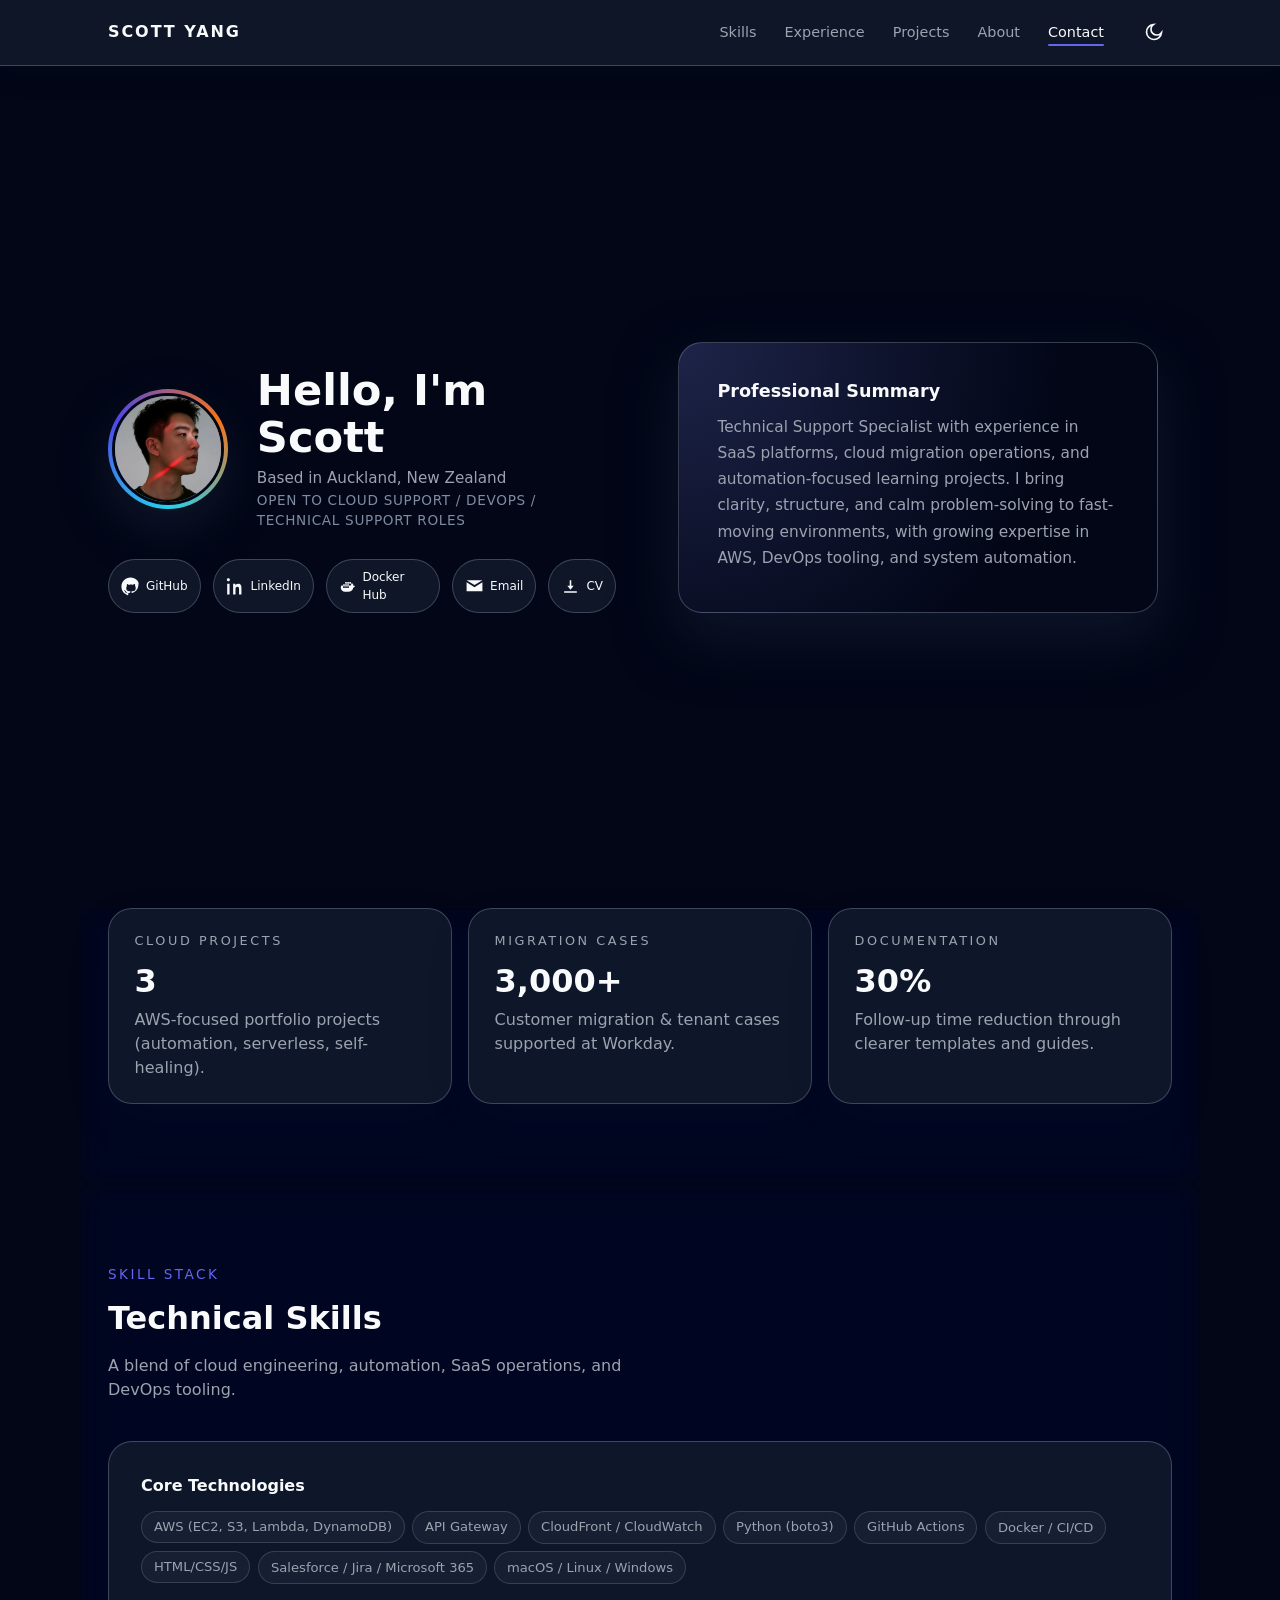
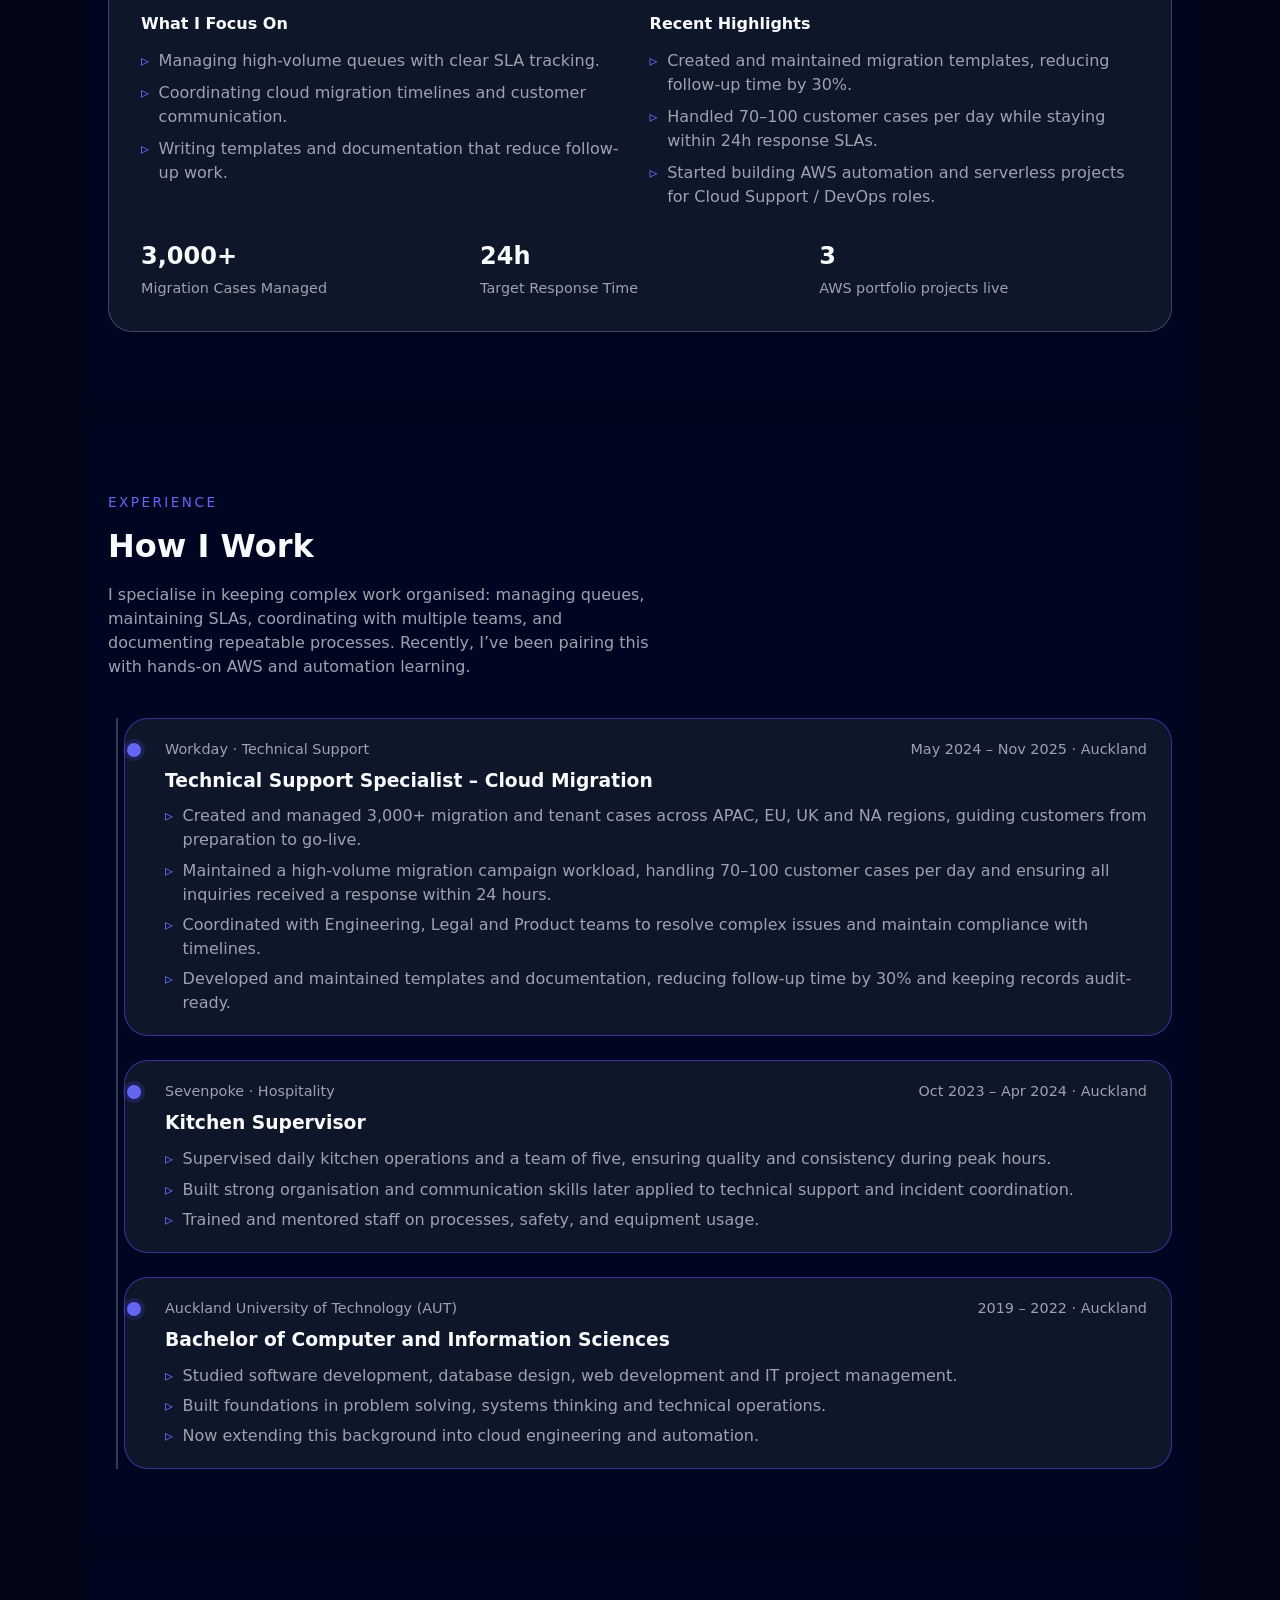
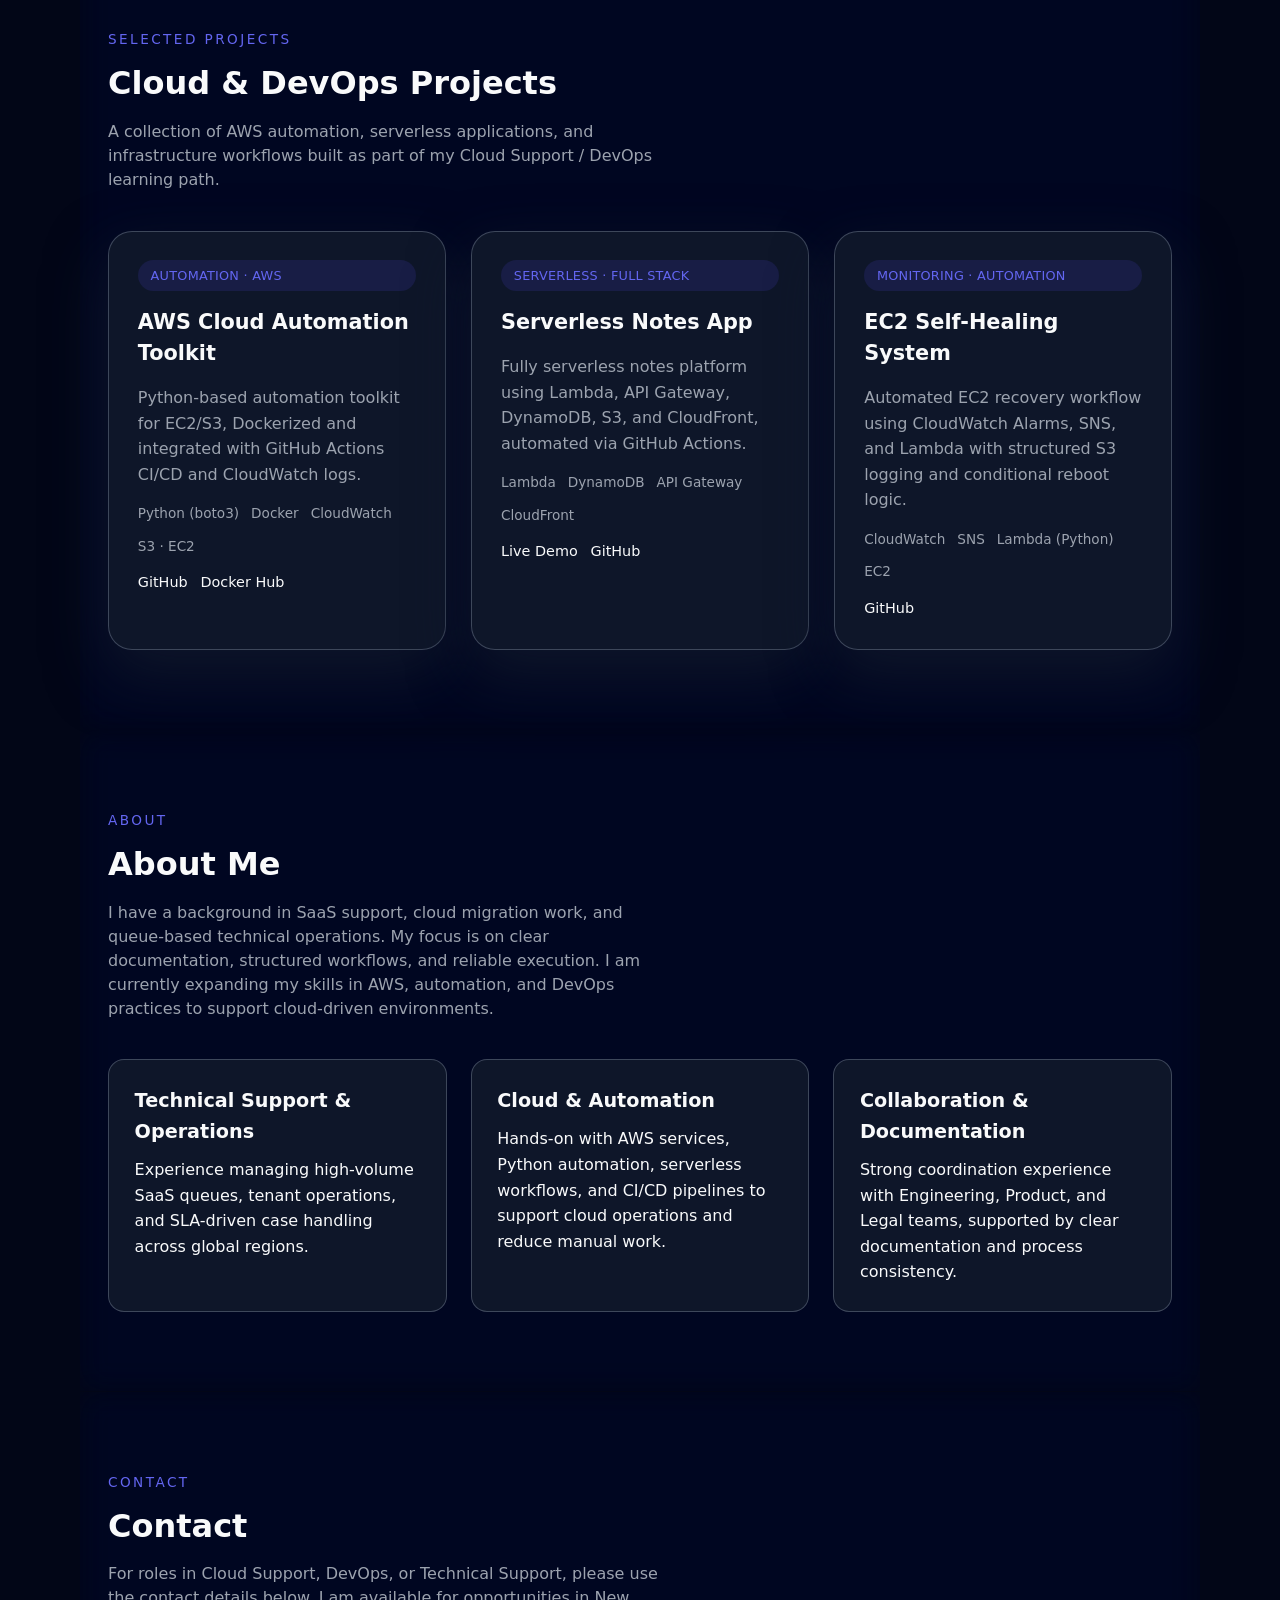
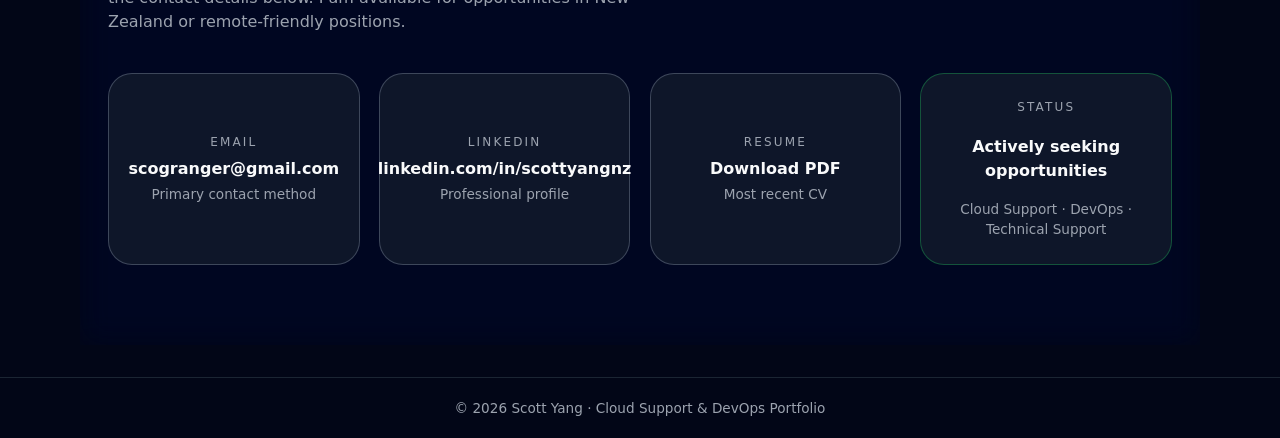
==== index.html @ a7c78873 "add mobile mode" ====
<!DOCTYPE html>
<html lang="en">
  <head>
    <meta charset="UTF-8" />
    <meta name="viewport" content="width=device-width, initial-scale=1.0" />
    <title>Scott · Cloud & DevOps Portfolio</title>
    <meta
      name="description"
      content="Scott Yang · Cloud Support / DevOps Engineer"
    />
    <link rel="stylesheet" href="assets/style.css" />
  </head>
  <body>
    <header class="site-header">
      <nav class="nav">
        <a href="#home" class="nav-logo">Scott Yang</a>

        <button
          class="nav-toggle"
          id="nav-toggle"
          aria-label="Toggle navigation"
        >
          <span></span>
          <span></span>
          <span></span>
        </button>

        <div class="nav-right">
          <ul class="nav-links">
            <li><a href="#skills">Skills</a></li>
            <li><a href="#experience">Experience</a></li>
            <li><a href="#projects">Projects</a></li>
            <li><a href="#about">About</a></li>
            <li><a href="#contact">Contact</a></li>
          </ul>

          <button
            id="theme-toggle"
            class="theme-toggle"
            aria-label="Toggle theme"
          >
            <svg
              id="theme-icon"
              width="20"
              height="20"
              viewBox="0 0 24 24"
              fill="none"
            >
              <path
                id="moon-icon"
                d="M21 12.79A9 9 0 1111.21 3a7 7 0 109.79 9.79z"
                stroke="currentColor"
                stroke-width="2"
              />
            </svg>
          </button>
        </div>
      </nav>
    </header>

    <main>
      <section id="home" class="hero-section">
        <div class="hero-content">
          <div class="hero-left">
            <div class="hero-top">
              <div class="avatar-wrapper">
                <img
                  src="./files/scott-yang-profile.png"
                  alt="Scott Profile Photo"
                  class="avatar-img"
                />
              </div>
              <div class="hero-title-block">
                <h1>Hello, I'm Scott</h1>
                <p class="hero-location">Based in Auckland, New Zealand</p>
                <p class="hero-location hero-availability">
                  Open to Cloud Support / DevOps / Technical Support roles
                </p>
              </div>
            </div>

            <div class="hero-social icons">
              <a
                href="https://github.com/soliscottude"
                target="_blank"
                aria-label="GitHub"
                class="social-pill"
              >
                <svg width="24" height="24" viewBox="0 0 24 24">
                  <path
                    d="M12 .5C5.65.5.5 5.65.5 12c0 5.1 3.3 9.4 7.9 10.9.6.1.8-.3.8-.6v-2c-3.2.7-3.9-1.4-3.9-1.4-.5-1.2-1.2-1.5-1.2-1.5-1-.7.1-.7.1-.7 1.1.1 1.7 1.2 1.7 1.2 1 .1.4 2.3 2.8 2.3 2.8 0 3.2-.5 3.2-2.6V18c-3.3.6-5.3-1-5.3-4.1 0-.9.3-1.7.9-2.4-.1-.2-.4-1.2.1-2.5 0 0 .8-.2 2.5 1 .8-.2 1.6-.4 2.5-.4s1.7.1 2.5.4c1.6-1.1 2.5-1 2.5-1 .5 1.3.2 2.3.1 2.5.6.6.9 1.5.9 2.4 0 3.1-2 4.7-5.3 4.1v1.7c0 .3.2.7.8.6 4.6-1.5 7.9-5.8 7.9-10.9C23.5 5.65 18.35.5 12 .5z"
                  />
                </svg>
                <span>GitHub</span>
              </a>

              <a
                href="https://www.linkedin.com/in/scottyangnz"
                target="_blank"
                aria-label="LinkedIn"
                class="social-pill"
              >
                <svg width="24" height="24" viewBox="0 0 24 24">
                  <path
                    d="M4.98 3.5C4.98 4.6 4.1 5.5 3 5.5S1 4.6 1 3.5 1.9 1.5 3 1.5s1.98.9 1.98 2zM1.5 8.5h3V22h-3V8.5zm7.5 0h2.9v1.8h.1c.4-.7 1.5-1.8 3.3-1.8 3.5 0 4.2 2.3 4.2 5.4V22h-3v-6.2c0-1.5 0-3.4-2.1-3.4-2.1 0-2.4 1.6-2.4 3.3V22h-3V8.5z"
                  />
                </svg>
                <span>LinkedIn</span>
              </a>

              <a
                href="https://hub.docker.com/u/soliscottude"
                target="_blank"
                aria-label="Docker Hub"
                class="social-pill"
              >
                <svg width="24" height="24" viewBox="0 0 24 24">
                  <path
                    d="M21.8 11.1c-.3-.2-1.5-.2-2-.2-.2-1.3-.8-2.4-1.8-3.2l-.5-.4-.4.5c-.5.7-.7 1.7-.6 2.6-1.2.3-2.3.3-3.3.2H3.2l-.3.6c-.3.7-.5 1.5-.5 2.3 0 3.2 2.6 5.8 5.8 5.8h4.5c3.4 0 6.2-2.3 6.8-5.6.7-.1 1.6-.6 1.9-1.2.3-.7.3-1.4-.1-1.9zM8.5 6h2.2V8.2H8.5V6zm0 2.9h2.2v2.2H8.5V8.9zm-2.8 0H7.9v2.2H5.7V8.9zM8.5 11.8h2.2v2.2H8.5v-2.2zm-2.8 0H7.9v2.2H5.7v-2.2zm5.6-5.8h2.2V8.2h-2.2V6zm0 2.9h2.2v2.2h-2.2V8.9zm0 2.9h2.2v2.2h-2.2v-2.2zm2.8-5.8h2.2V8.2h-2.2V6z"
                  />
                </svg>
                <span>Docker Hub</span>
              </a>

              <a
                href="mailto:scogranger@gmail.com"
                aria-label="Email"
                class="social-pill"
              >
                <svg width="24" height="24" viewBox="0 0 24 24">
                  <path
                    d="M12 13 2 6.76V18h20V6.76L12 13zm10-9H2l10 6.25L22 4z"
                  />
                </svg>
                <span>Email</span>
              </a>

              <a
                href="./files/Scott Yang CV.pdf"
                target="_blank"
                download
                aria-label="Download CV"
                class="social-pill cv"
              >
                <svg
                  width="22"
                  height="22"
                  viewBox="0 0 24 24"
                  fill="currentColor"
                >
                  <path d="M12 16l4-5h-3V4h-2v7H8l4 5zm-8 2h16v2H4v-2z" />
                </svg>
                <span>CV</span>
              </a>
            </div>
          </div>

          <div class="hero-right">
            <article class="hero-card">
              <h3 class="hero-card-title">Professional Summary</h3>
              <p class="hero-card-text">
                Technical Support Specialist with experience in SaaS platforms,
                cloud migration operations, and automation-focused learning
                projects. I bring clarity, structure, and calm problem-solving
                to fast-moving environments, with growing expertise in AWS,
                DevOps tooling, and system automation.
              </p>
            </article>
          </div>
        </div>
      </section>

      <section class="section impact-section">
        <div class="impact-grid">
          <article class="impact-card">
            <p class="impact-label">Cloud Projects</p>
            <p class="impact-value">3</p>
            <p class="impact-detail">
              AWS-focused portfolio projects (automation, serverless,
              self-healing).
            </p>
          </article>
          <article class="impact-card">
            <p class="impact-label">Migration Cases</p>
            <p class="impact-value">3,000+</p>
            <p class="impact-detail">
              Customer migration & tenant cases supported at Workday.
            </p>
          </article>
          <article class="impact-card">
            <p class="impact-label">Documentation</p>
            <p class="impact-value">30%</p>
            <p class="impact-detail">
              Follow-up time reduction through clearer templates and guides.
            </p>
          </article>
        </div>
      </section>

      <!-- SKILLS -->
      <section id="skills" class="section">
        <p class="section-subtitle">Skill Stack</p>
        <h2>Technical Skills</h2>
        <p class="section-description">
          A blend of cloud engineering, automation, SaaS operations, and DevOps
          tooling.
        </p>

        <article class="highlight-card">
          <div>
            <p class="highlight-title">Core Technologies</p>
            <div class="skill-tags">
              <span class="skill-tag">AWS (EC2, S3, Lambda, DynamoDB)</span>
              <span class="skill-tag">API Gateway</span>
              <span class="skill-tag">CloudFront / CloudWatch</span>
              <span class="skill-tag">Python (boto3)</span>
              <span class="skill-tag">GitHub Actions</span>
              <span class="skill-tag">Docker / CI/CD</span>
              <span class="skill-tag">HTML/CSS/JS</span>
              <span class="skill-tag">Salesforce / Jira / Microsoft 365</span>
              <span class="skill-tag">macOS / Linux / Windows</span>
            </div>
          </div>

          <div class="skill-columns">
            <div>
              <p class="highlight-title">What I Focus On</p>
              <ul class="focus-list">
                <li>Managing high-volume queues with clear SLA tracking.</li>
                <li>
                  Coordinating cloud migration timelines and customer
                  communication.
                </li>
                <li>
                  Writing templates and documentation that reduce follow-up
                  work.
                </li>
              </ul>
            </div>
            <div>
              <p class="highlight-title">Recent Highlights</p>
              <ul class="focus-list">
                <li>
                  Created and maintained migration templates, reducing follow-up
                  time by 30%.
                </li>
                <li>
                  Handled 70–100 customer cases per day while staying within 24h
                  response SLAs.
                </li>
                <li>
                  Started building AWS automation and serverless projects for
                  Cloud Support / DevOps roles.
                </li>
              </ul>
            </div>
          </div>

          <div class="highlight-metrics">
            <div>
              <p class="metric-value">3,000+</p>
              <p class="metric-label">Migration Cases Managed</p>
            </div>
            <div>
              <p class="metric-value">24h</p>
              <p class="metric-label">Target Response Time</p>
            </div>
            <div>
              <p class="metric-value">3</p>
              <p class="metric-label">AWS portfolio projects live</p>
            </div>
          </div>
        </article>
      </section>

      <section id="experience" class="section">
        <p class="section-subtitle">Experience</p>
        <h2>How I Work</h2>
        <p class="section-description">
          I specialise in keeping complex work organised: managing queues,
          maintaining SLAs, coordinating with multiple teams, and documenting
          repeatable processes. Recently, I’ve been pairing this with hands-on
          AWS and automation learning.
        </p>

        <div class="timeline">
          <article class="timeline-item is-visible">
            <div class="timeline-meta">
              <p class="timeline-company">Workday · Technical Support</p>
              <p class="timeline-date">May 2024 – Nov 2025 · Auckland</p>
            </div>
            <h3>Technical Support Specialist – Cloud Migration</h3>
            <ul>
              <li>
                Created and managed 3,000+ migration and tenant cases across
                APAC, EU, UK and NA regions, guiding customers from preparation
                to go-live.
              </li>
              <li>
                Maintained a high-volume migration campaign workload, handling
                70–100 customer cases per day and ensuring all inquiries
                received a response within 24 hours.
              </li>
              <li>
                Coordinated with Engineering, Legal and Product teams to resolve
                complex issues and maintain compliance with timelines.
              </li>
              <li>
                Developed and maintained templates and documentation, reducing
                follow-up time by 30% and keeping records audit-ready.
              </li>
            </ul>
          </article>

          <article class="timeline-item is-visible">
            <div class="timeline-meta">
              <p class="timeline-company">Sevenpoke · Hospitality</p>
              <p class="timeline-date">Oct 2023 – Apr 2024 · Auckland</p>
            </div>
            <h3>Kitchen Supervisor</h3>
            <ul>
              <li>
                Supervised daily kitchen operations and a team of five, ensuring
                quality and consistency during peak hours.
              </li>
              <li>
                Built strong organisation and communication skills later applied
                to technical support and incident coordination.
              </li>
              <li>
                Trained and mentored staff on processes, safety, and equipment
                usage.
              </li>
            </ul>
          </article>

          <article class="timeline-item is-visible">
            <div class="timeline-meta">
              <p class="timeline-company">
                Auckland University of Technology (AUT)
              </p>
              <p class="timeline-date">2019 – 2022 · Auckland</p>
            </div>
            <h3>Bachelor of Computer and Information Sciences</h3>
            <ul>
              <li>
                Studied software development, database design, web development
                and IT project management.
              </li>
              <li>
                Built foundations in problem solving, systems thinking and
                technical operations.
              </li>
              <li>
                Now extending this background into cloud engineering and
                automation.
              </li>
            </ul>
          </article>
        </div>
      </section>

      <section id="projects" class="section">
        <p class="section-subtitle">Selected Projects</p>
        <h2>Cloud & DevOps Projects</h2>
        <p class="section-description">
          A collection of AWS automation, serverless applications, and
          infrastructure workflows built as part of my Cloud Support / DevOps
          learning path.
        </p>

        <div class="project-grid">
          <article class="project-card">
            <span class="project-pill">Automation · AWS</span>
            <h3>AWS Cloud Automation Toolkit</h3>
            <p>
              Python-based automation toolkit for EC2/S3, Dockerized and
              integrated with GitHub Actions CI/CD and CloudWatch logs.
            </p>
            <ul class="project-meta">
              <li>Python (boto3)</li>
              <li>Docker</li>
              <li>CloudWatch</li>
              <li>S3 · EC2</li>
            </ul>
            <div class="project-links">
              <a
                href="https://github.com/soliscottude/aws-cloud-automation-portfolio"
                class="btn-text"
                >GitHub</a
              >
              <a
                href="https://hub.docker.com/r/soliscottude/aws-automation"
                class="btn-text"
                >Docker Hub</a
              >
            </div>
          </article>

          <article class="project-card">
            <span class="project-pill">Serverless · Full Stack</span>
            <h3>Serverless Notes App</h3>
            <p>
              Fully serverless notes platform using Lambda, API Gateway,
              DynamoDB, S3, and CloudFront, automated via GitHub Actions.
            </p>
            <ul class="project-meta">
              <li>Lambda</li>
              <li>DynamoDB</li>
              <li>API Gateway</li>
              <li>CloudFront</li>
            </ul>
            <div class="project-links">
              <a href="https://dipmx1tgj1dm8.cloudfront.net" class="btn-text"
                >Live Demo</a
              >
              <a
                href="https://github.com/soliscottude/serverless-notes-app"
                class="btn-text"
                >GitHub</a
              >
            </div>
          </article>

          <article class="project-card">
            <span class="project-pill">Monitoring · Automation</span>
            <h3>EC2 Self-Healing System</h3>
            <p>
              Automated EC2 recovery workflow using CloudWatch Alarms, SNS, and
              Lambda with structured S3 logging and conditional reboot logic.
            </p>
            <ul class="project-meta">
              <li>CloudWatch</li>
              <li>SNS</li>
              <li>Lambda (Python)</li>
              <li>EC2</li>
            </ul>
            <div class="project-links">
              <a
                href="https://github.com/soliscottude/ec2-self-healing-demo"
                class="btn-text"
                >GitHub</a
              >
            </div>
          </article>
        </div>
      </section>

      <section id="about" class="section">
        <p class="section-subtitle">About</p>
        <h2>About Me</h2>
        <p class="section-description">
          I have a background in SaaS support, cloud migration work, and
          queue-based technical operations. My focus is on clear documentation,
          structured workflows, and reliable execution. I am currently expanding
          my skills in AWS, automation, and DevOps practices to support
          cloud-driven environments.
        </p>

        <div class="about-grid">
          <div class="about-card">
            <h3>Technical Support & Operations</h3>
            <p>
              Experience managing high-volume SaaS queues, tenant operations,
              and SLA-driven case handling across global regions.
            </p>
          </div>

          <div class="about-card">
            <h3>Cloud & Automation</h3>
            <p>
              Hands-on with AWS services, Python automation, serverless
              workflows, and CI/CD pipelines to support cloud operations and
              reduce manual work.
            </p>
          </div>

          <div class="about-card">
            <h3>Collaboration & Documentation</h3>
            <p>
              Strong coordination experience with Engineering, Product, and
              Legal teams, supported by clear documentation and process
              consistency.
            </p>
          </div>
        </div>
      </section>

      <section id="contact" class="section">
        <p class="section-subtitle">Contact</p>
        <h2>Contact</h2>
        <p class="section-description">
          For roles in Cloud Support, DevOps, or Technical Support, please use
          the contact details below. I am available for opportunities in New
          Zealand or remote-friendly positions.
        </p>

        <div class="contact-grid">
          <article class="contact-card">
            <p class="contact-label">Email</p>
            <a href="mailto:scogranger@gmail.com" class="contact-value">
              scogranger@gmail.com
            </a>
            <p class="contact-note">Primary contact method</p>
          </article>

          <article class="contact-card">
            <p class="contact-label">LinkedIn</p>
            <a
              href="https://www.linkedin.com/in/scottyangnz"
              class="contact-value"
            >
              linkedin.com/in/scottyangnz
            </a>
            <p class="contact-note">Professional profile</p>
          </article>

          <article class="contact-card">
            <p class="contact-label">Resume</p>
            <a
              href="./files/Scott Yang CV.pdf"
              class="contact-value"
              target="_blank"
              rel="noreferrer"
              >Download PDF</a
            >
            <p class="contact-note">Most recent CV</p>
          </article>

          <article class="contact-card availability">
            <p class="contact-label">Status</p>
            <p class="contact-value">Actively seeking opportunities</p>
            <p class="contact-note">
              Cloud Support · DevOps · Technical Support
            </p>
          </article>
        </div>
      </section>
    </main>

    <footer class="site-footer">
      © <span id="year"></span> Scott Yang · Cloud Support & DevOps Portfolio
    </footer>

    <script src="assets/main.js"></script>
  </body>
</html>
---- assets/style.css ----
/* ========= DESIGN TOKENS ========= */

:root.dark {
  --bg-main: #050816;
  --bg-topbar: rgba(15, 23, 42, 0.96);
  --bg-card: rgba(15, 23, 42, 0.96);

  --body-bg: radial-gradient(circle at top left, #020617 0, #020617 40%),
    radial-gradient(circle at bottom right, #020617 0, #020617 45%), #020617;

  --accent: #6366f1;
  --accent-soft: rgba(79, 70, 229, 0.24);

  --text-main: #f9fafb;
  --text-muted: #9ca3af;

  --border-subtle: rgba(148, 163, 184, 0.35);
  --shadow-soft: 0 24px 60px rgba(15, 23, 42, 0.95);

  --radius-lg: 16px;
  --radius-xl: 24px;
  --radius-pill: 999px;
  --max-width: 1120px;
}

:root {
  --body-bg: radial-gradient(circle at top left, #e5e7eb 0%, #d4d4d8 40%),
    radial-gradient(circle at bottom right, #e5e7eb 0%, #d1d5db 45%), #e5e7eb;

  --bg-main: rgba(243, 244, 246, 0.9);
  --bg-topbar: rgba(243, 244, 246, 0.95);
  --bg-card: rgba(249, 250, 251, 0.7);

  --accent: #4f46e5;
  --accent-soft: rgba(79, 70, 229, 0.14);

  /* === Text Colors === */
  --text-main: #111827;
  --text-muted: #6b7280;

  /* === Borders & Shadows === */
  --border-subtle: rgba(148, 163, 184, 0.35);
  --shadow-soft: 0 18px 45px rgba(15, 23, 42, 0.12);

  /* === Radius & Layout === */
  --radius-lg: 16px;
  --radius-xl: 24px;
  --radius-pill: 999px;
  --max-width: 1120px;
}

.section,
.hero-card,
.project-card,
.about-card,
.impact-card,
.contact-card {
  backdrop-filter: saturate(160%) blur(14px);
  -webkit-backdrop-filter: saturate(160%) blur(14px);
}

.theme-toggle {
  background: transparent;
  border: none;
  padding: 6px;
  margin-left: 0.5rem;
  cursor: pointer;
  color: var(--text-main);
  display: flex;
  align-items: center;
  justify-content: center;
  border-radius: 999px;
  transition: background 0.2s ease, opacity 0.2s ease;
}

.theme-toggle:hover {
  background: rgba(148, 163, 184, 0.18);
  opacity: 0.9;
}

/* ========= RESET & GLOBAL ========= */

*,
*::before,
*::after {
  box-sizing: border-box;
  margin: 0;
  padding: 0;
}

html,
body {
  height: 100%;
}

html {
  scroll-behavior: smooth;
}

body {
  font-family: system-ui, -apple-system, BlinkMacSystemFont, "Segoe UI",
    sans-serif;
  background: var(--body-bg);
  color: var(--text-main);
  line-height: 1.5;
  padding-top: 72px;
}

a {
  color: var(--accent);
  text-decoration: none;
}
a:hover {
  text-decoration: underline;
}

/* ========= LAYOUT: NAV ========= */

.site-header {
  position: fixed;
  top: 0;
  left: 0;
  right: 0;
  z-index: 20;
  background: var(--bg-topbar);
  border-bottom: 1px solid var(--border-subtle);
  backdrop-filter: blur(18px);
  box-shadow: 0 10px 25px rgba(15, 23, 42, 0.12);
}

.nav {
  max-width: var(--max-width);
  margin: 0 auto;
  padding: 0.9rem 1.75rem;
  display: flex;
  align-items: center;
  justify-content: space-between;
}

.nav-right {
  display: flex;
  align-items: center;
  margin-left: auto;
}

.nav-logo {
  font-weight: 600;
  font-size: 1rem;
  letter-spacing: 0.12em;
  text-transform: uppercase;
  color: var(--text-main);
}

@media (min-width: 768px) {
  .nav {
    justify-content: space-between;
  }

  .nav-links {
    list-style: none;
    display: flex;
    gap: 1.75rem;
    margin-left: auto;
    margin-right: 5rem;
  }

  .theme-toggle {
    background: none;
    border: none;
    padding: 8px;
    cursor: pointer;
    color: var(--text);
    display: flex;
    align-items: center;
    justify-content: center;
    margin-left: 2rem;
  }

  .nav-toggle {
    display: none;
  }
}

.nav-toggle {
  display: none;
  background: none;
  border: none;
  padding: 6px;
  cursor: pointer;
}

.nav-toggle span {
  display: block;
  width: 20px;
  height: 2px;
  border-radius: 999px;
  background: var(--text-main);
  + span {
    margin-top: 4px;
  }
}

.nav-links a {
  font-size: 0.9rem;
  color: var(--text-muted);
  position: relative;
  transition: color 0.2s ease;
}
.nav-links a::after {
  content: "";
  position: absolute;
  left: 0;
  bottom: -0.35rem;
  width: 0;
  height: 2px;
  background: var(--accent);
  border-radius: 999px;
  transition: width 0.2s ease;
}
.nav-links a:hover,
.nav-links a.active {
  color: var(--text-main);
}
.nav-links a:hover::after,
.nav-links a.active::after {
  width: 100%;
}

.theme-toggle:hover {
  opacity: 0.7;
}

/* ========= LAYOUT: SECTIONS ========= */

.section,
.hero-section {
  max-width: var(--max-width);
  margin: 0 auto;
  padding: 5rem 1.75rem;
}

section[id] {
  scroll-margin-top: 100px;
}

/* ========= HERO ========= */

.hero-section {
  min-height: calc(100vh - 64px);
  display: flex;
  align-items: center;
}

.hero-content {
  display: grid;
  grid-template-columns: minmax(0, 1.1fr) minmax(0, 1.1fr);
  gap: 3rem;
}

@media (max-width: 900px) {
  .hero-content {
    grid-template-columns: 1fr;
  }
}

.hero-top {
  display: flex;
  align-items: center;
  gap: 1.8rem;
  margin-bottom: 1.8rem;
}

.avatar-wrapper {
  width: 120px;
  height: 120px;
  border-radius: 50%;
  padding: 4px;
  background: conic-gradient(from 180deg, #22d3ee, #4f46e5, #f97316, #22d3ee);
  box-shadow: 0 20px 45px rgba(15, 23, 42, 0.9);
  flex-shrink: 0;
  animation: floatGlow 6s ease-in-out infinite;
}

.avatar-img {
  width: 100%;
  height: 100%;
  border-radius: 50%;
  border: 3px solid #020617;
  object-fit: cover;
}

.hero-title-block h1 {
  font-size: 2.7rem;
  line-height: 1.1;
  margin-bottom: 0.3rem;
}

.hero-role {
  font-size: 1.05rem;
  color: var(--accent);
  margin-bottom: 0.15rem;
}

.hero-location {
  font-size: 0.95rem;
  color: var(--text-muted);
}

.hero-availability {
  font-size: 0.85rem;
  text-transform: uppercase;
  letter-spacing: 0.05em;
  color: rgba(148, 163, 184, 0.85);
}

.hero-social.icons {
  display: flex;
  margin-top: 15px;
  gap: 12px;
  flex-wrap: wrap;
}

.social-pill {
  display: flex;
  align-items: center;
  gap: 6px;
  padding: 8px 12px;
  background: var(--bg-card);
  border-radius: 999px;
  border: 1px solid var(--border-subtle);
  font-size: 12px;
  color: var(--text-main);
  text-decoration: none;
  transition: 0.2s;
}

@media (min-width: 900px) {
  .hero-social.icons {
    flex-wrap: nowrap;
  }
}

.social-pill svg {
  width: 19px;
  height: 19px;
  fill: currentColor;
}

.social-pill:hover {
  border-color: var(--accent);
  transform: translateY(-2px);
}

.hero-description {
  color: var(--text-muted);
  max-width: 480px;
  margin-bottom: 1.75rem;
  font-size: 1rem;
  line-height: 1.7;
}

.hero-buttons {
  display: flex;
  flex-wrap: wrap;
  gap: 0.9rem;
}

.btn-primary,
.btn-secondary {
  padding: 0.8rem 1.5rem;
  border-radius: var(--radius-pill);
  font-size: 0.95rem;
  font-weight: 500;
  text-decoration: none;
  border: 1px solid transparent;
  display: inline-flex;
  align-items: center;
  justify-content: center;
  gap: 0.4rem;
  cursor: pointer;
}

.btn-primary {
  background: linear-gradient(135deg, #4f46e5, #6366f1);
  color: white;
  box-shadow: 0 18px 40px rgba(79, 70, 229, 0.55);
}
.btn-primary:hover {
  filter: brightness(1.05);
}

.btn-secondary {
  background: rgba(15, 23, 42, 0.9);
  color: var(--text-main);
  border-color: rgba(75, 85, 99, 0.9);
}
.btn-secondary:hover {
  border-color: var(--accent);
}

.btn-secondary.ghost {
  background: transparent;
  border-color: transparent;
  color: var(--text-muted);
}
.btn-secondary.ghost:hover {
  color: var(--text-main);
  border-color: rgba(99, 102, 241, 0.4);
}

.hero-right {
  display: flex;
  align-items: fix-start;
  justify-content: center;
  margin-top: -25px;
}

.hero-card {
  background: var(--bg-card);
  border-radius: var(--radius-xl);
  border: 1px solid var(--border-subtle);
  padding: 2.2rem 2.4rem;
  box-shadow: var(--shadow-soft);
  max-width: 480px;
}

.hero-card-title {
  font-size: 1.1rem;
  margin-bottom: 0.6rem;
}

.hero-card-text {
  font-size: 0.96rem;
  color: var(--text-muted);
  line-height: 1.7;
}

:root.dark .hero-card {
  background: radial-gradient(circle at top left, #1d2448, #020617 70%);
}

/* ========= GENERIC SECTION STYLES (Skills/Projects/About/Contact) ========= */

.section-subtitle {
  font-size: 0.85rem;
  text-transform: uppercase;
  letter-spacing: 0.18em;
  color: var(--accent);
  margin-bottom: 0.6rem;
}

.section h2 {
  font-size: 2rem;
  margin-bottom: 0.8rem;
}

.section-description {
  color: var(--text-muted);
  max-width: 560px;
  margin-bottom: 2.4rem;
  font-size: 1rem;
}

.impact-section {
  padding-top: 0;
}

.impact-grid {
  display: grid;
  grid-template-columns: repeat(auto-fit, minmax(200px, 1fr));
  gap: 1rem;
}

.impact-card {
  border: 1px solid var(--border-subtle);
  border-radius: var(--radius-xl);
  padding: 1.4rem 1.6rem;
  background: var(--bg-card);
  box-shadow: var(--shadow-soft);
  box-shadow: 0 18px 40px rgba(15, 23, 42, 0.16);

  transition: transform 0.25s ease, border-color 0.25s ease;
}

.impact-card:hover {
  border-color: var(--accent);
  transform: translateY(-4px);
}

.impact-label {
  font-size: 0.8rem;
  text-transform: uppercase;
  letter-spacing: 0.2em;
  color: var(--text-muted);
  margin-bottom: 0.4rem;
}

.impact-value {
  font-size: 2rem;
  font-weight: 600;
}

.impact-detail {
  color: var(--text-muted);
  margin-top: 0.2rem;
}

.card-metrics {
  list-style: none;
  display: grid;
  grid-template-columns: repeat(auto-fit, minmax(140px, 1fr));
  gap: 1rem;
  margin-top: 1.6rem;
  padding: 0;
}

.card-metrics li {
  padding: 1rem 1.1rem;
  border-radius: var(--radius-lg);
  background: var(--bg-card);
  border: 1px solid var(--border-subtle);
}

.metric-value {
  display: block;
  font-size: 1.5rem;
  font-weight: 600;
  margin-bottom: 0.25rem;
}

.metric-label {
  color: var(--text-muted);
  font-size: 0.9rem;
}

.highlight-card {
  background: var(--bg-card);
  border: 1px solid var(--border-subtle);
  border-radius: var(--radius-xl);
  padding: 2rem;
  display: grid;
  gap: 1.8rem;
}

.highlight-title {
  font-weight: 600;
  margin-bottom: 0.8rem;
}

.skill-tags {
  display: flex;
  flex-wrap: wrap;
  gap: 0.45rem;
  margin-top: 0.6rem;
}

.skill-tag {
  padding: 0.35rem 0.75rem;
  border-radius: 999px;
  font-size: 0.82rem;
  color: var(--text-muted);

  border: 1px solid var(--border-subtle);
  background: rgba(255, 255, 255, 0.55);
  backdrop-filter: blur(8px);

  transition: 0.15s ease-out;
}

:root.dark .skill-tag {
  background: rgba(30, 41, 59, 0.55);
  border-color: rgba(148, 163, 184, 0.25);
}

.skill-tag:hover {
  border-color: rgba(79, 70, 229, 0.4);
  color: var(--accent);
  background: rgba(255, 255, 255, 0.75);
  transform: translateY(-2px);
}

.highlight-metrics {
  display: grid;
  grid-template-columns: repeat(auto-fit, minmax(120px, 1fr));
  gap: 1.2rem;
}

.skill-columns {
  display: grid;
  grid-template-columns: repeat(auto-fit, minmax(240px, 1fr));
  gap: 1.2rem;
}

.focus-list {
  list-style: none;
  display: grid;
  gap: 0.5rem;
  color: var(--text-muted);
  padding-left: 0;
}

.focus-list li {
  position: relative;
  padding-left: 1.1rem;
}

.focus-list li::before {
  content: "▹";
  position: absolute;
  left: 0;
  color: var(--accent);
}

.highlight-card {
  position: relative;
  overflow: hidden;
}

.highlight-card::after {
  content: "";
  position: absolute;
  inset: 0;
  border-radius: inherit;
  border: 1px solid rgba(79, 70, 229, 0.05);
  pointer-events: none;
}

.project-grid {
  display: grid;
  grid-template-columns: repeat(auto-fit, minmax(260px, 1fr));
  gap: 1.6rem;
}

.project-card {
  background: var(--bg-card);
  border: 1px solid var(--border-subtle);
  border-radius: var(--radius-xl);
  padding: 1.8rem;
  box-shadow: var(--shadow-soft);
  display: flex;
  flex-direction: column;
  gap: 1rem;
  transition: transform 0.3s ease, border-color 0.3s ease, box-shadow 0.3s ease;
}

.project-card:hover {
  transform: translateY(-4px);
  box-shadow: 0 18px 40px rgba(15, 23, 42, 0.16);
  border-color: rgba(79, 70, 229, 0.4);
  background: rgba(255, 255, 255, 0.9);
}

.project-pill {
  display: inline-flex;
  padding: 0.35rem 0.8rem;
  border-radius: var(--radius-pill);
  font-size: 0.8rem;
  letter-spacing: 0.02em;
  text-transform: uppercase;
  color: var(--accent);
  background: rgba(79, 70, 229, 0.15);
}

.project-card h3 {
  font-size: 1.3rem;
}

.project-card p {
  color: var(--text-muted);
  line-height: 1.6;
}

.project-card:hover {
  border-color: rgba(99, 102, 241, 0.55);
  transform: translateY(-6px);
  box-shadow: 0 25px 60px rgba(5, 8, 22, 0.65);
}

.project-meta {
  list-style: none;
  display: flex;
  gap: 0.75rem;
  flex-wrap: wrap;
  padding: 0;
  color: var(--text-muted);
  font-size: 0.85rem;
}

.project-links {
  display: flex;
  gap: 0.8rem;
  flex-wrap: wrap;
}

.btn-text {
  font-size: 0.9rem;
  color: var(--text-main);
  border-bottom: 1px solid transparent;
}

.btn-text:hover {
  border-color: var(--accent);
}

.about-grid {
  display: flex;
  gap: 1.5rem;
  justify-content: space-between;
  flex-wrap: wrap;
}

.about-card {
  background: var(--bg-card);
  border: 1px solid var(--border-subtle);
  border-radius: var(--radius-lg);
  padding: 1.6rem;
  line-height: 1.6;
  position: relative;
  overflow: hidden;
  transition: border-color 0.3s ease, transform 0.3s ease;
  flex: 1 1 260px;
}

.about-card h3 {
  margin-bottom: 0.6rem;
  font-size: 1.2rem;
}

.about-card::after {
  content: "";
  position: absolute;
  inset: 0;
  border-radius: inherit;
  border: 1px solid rgba(79, 70, 229, 0.12);
  opacity: 0;
  transition: opacity 0.3s ease;
}

.about-card:hover {
  border-color: rgba(79, 70, 229, 0.4);
  box-shadow: 0 18px 40px rgba(15, 23, 42, 0.16);
  background: rgba(255, 255, 255, 0.9);
  transform: translateY(-4px);
}

.about-card:hover::after {
  opacity: 1;
}

.timeline {
  display: grid;
  gap: 1.5rem;
  position: relative;
  padding-left: 1rem;
}

.timeline::before {
  content: "";
  position: absolute;
  left: 8px;
  top: 0;
  bottom: 0;
  width: 2px;
  background: var(--border-subtle);
}

.timeline-item {
  padding: 1.25rem 1.5rem 1.25rem 2.5rem;
  border: 1px solid var(--border-subtle);
  border-radius: var(--radius-xl);
  background: var(--bg-card);
  position: relative;
  opacity: 0.65;
  transform: translateY(18px);
  transition: opacity 0.35s ease, transform 0.35s ease, border-color 0.35s ease;
}

.timeline-item.is-visible {
  opacity: 1;
  transform: translateY(0);
  border-color: rgba(79, 70, 229, 0.6);
}

.timeline-item::before {
  content: "";
  position: absolute;
  width: 14px;
  height: 14px;
  border-radius: 50%;
  background: var(--accent);
  left: 2px;
  top: 1.5rem;
  box-shadow: 0 0 0 4px rgba(79, 70, 229, 0.2);
}

.timeline-meta {
  display: flex;
  justify-content: space-between;
  gap: 1rem;
  color: var(--text-muted);
  font-size: 0.9rem;
  margin-bottom: 0.4rem;
}

.timeline-item ul {
  list-style: none;
  color: var(--text-muted);
  padding-left: 0;
  display: grid;
  gap: 0.4rem;
  margin-top: 0.6rem;
}

.timeline-item ul li {
  position: relative;
  padding-left: 1.1rem;
}

.timeline-item ul li::before {
  content: "▹";
  position: absolute;
  left: 0;
  color: var(--accent);
}

.contact-grid {
  display: grid;
  grid-template-columns: repeat(auto-fit, minmax(210px, 1fr));
  gap: 1.2rem;
}

.contact-card {
  border: 1px solid var(--border-subtle);
  border-radius: var(--radius-xl);
  padding: 1.5rem;
  background: var(--bg-card);
  transition: transform 0.3s ease, border-color 0.3s ease;
  text-align: center;
  display: flex;
  flex-direction: column;
  align-items: center;
  justify-content: center;
}

.contact-label {
  text-transform: uppercase;
  letter-spacing: 0.18em;
  font-size: 0.75rem;
  color: var(--text-muted);
  margin-bottom: 0.4rem;
}

.contact-value {
  display: inline-flex;
  font-size: 1rem;
  font-weight: 600;
  color: var(--text-main);
  margin-bottom: 0.2rem;
}

.contact-note {
  color: var(--text-muted);
  font-size: 0.85rem;
}

.contact-card.availability {
  display: flex;
  flex-direction: column;
  gap: 0.8rem;
  border-color: rgba(34, 197, 94, 0.35);
}

.contact-card:hover {
  border-color: rgba(79, 70, 229, 0.45);
  transform: translateY(-4px);
}

.contact-cta {
  width: fit-content;
  padding: 0.65rem 1.4rem;
}

@media (max-width: 900px) {
  .nav {
    padding: 0.75rem 1.25rem;
    align-items: center;
    position: relative;
    justify-content: flex-start;
  }
  .nav-right {
    margin-left: 0.35rem;
  }

  .nav-toggle {
    display: inline-flex;
    margin-left: auto;
    background: transparent;
    border: none;
    padding: 6px;
    cursor: pointer;
    outline: none;
    box-shadow: none;
    -webkit-tap-highlight-color: transparent;

    flex-direction: column;
    justify-content: center;
    gap: 1px;
  }

  .nav-toggle span {
    display: block;
    width: 18px;
    height: 2px;
    border-radius: 999px;
    background: var(--text-main);
  }

  .nav-toggle span + span {
    margin-top: 3px;
  }

  .theme-toggle {
    margin-left: 0.75rem;
  }

  .nav-links,
  .nav-links li {
    list-style: none;
    margin: 0;
    padding: 0;
  }

  .nav-links {
    text-align: center;
    position: absolute;
    top: 100%;
    left: 0;
    right: 0;
    display: none;
    flex-direction: column;
    gap: 0.75rem;

    padding: 0.75rem 1.25rem 1rem;
    background: var(--bg-topbar);
    border-bottom-left-radius: var(--radius-xl);
    border-bottom-right-radius: var(--radius-xl);
    box-shadow: 0 14px 30px rgba(15, 23, 42, 0.16);
    border-top: 1px solid var(--border-subtle);
    z-index: 15;
  }

  .nav-links.nav-open {
    display: flex;
  }

  .nav-links a {
    text-align: center;
    margin: 0 auto;
    display: block;
    padding: 0.1rem 0;
    font-size: 1rem;
  }

  .nav-links a {
    display: block;
    padding: 0.1rem 0;
    font-size: 1rem;
  }
}

@keyframes floatGlow {
  0% {
    transform: translateY(0);
    box-shadow: 0 20px 45px rgba(15, 23, 42, 0.9);
  }
  50% {
    transform: translateY(-6px);
    box-shadow: 0 28px 60px rgba(15, 23, 42, 0.75);
  }
  100% {
    transform: translateY(0);
    box-shadow: 0 20px 45px rgba(15, 23, 42, 0.9);
  }
}

@media (prefers-reduced-motion: reduce) {
  *,
  *::before,
  *::after {
    animation: none !important;
    transition: none !important;
  }
}

/* ========= FOOTER ========= */

.site-footer {
  border-top: 1px solid rgba(31, 41, 55, 0.9);
  padding: 1.25rem;
  text-align: center;
  font-size: 0.85rem;
  color: var(--text-muted);
  margin-top: 2rem;
}

.nav-links,
.nav-links li {
  list-style: none !important;
  padding: 0;
  margin: 0;
}

.nav-toggle:focus {
  outline: none !important;
  box-shadow: none !important;
}
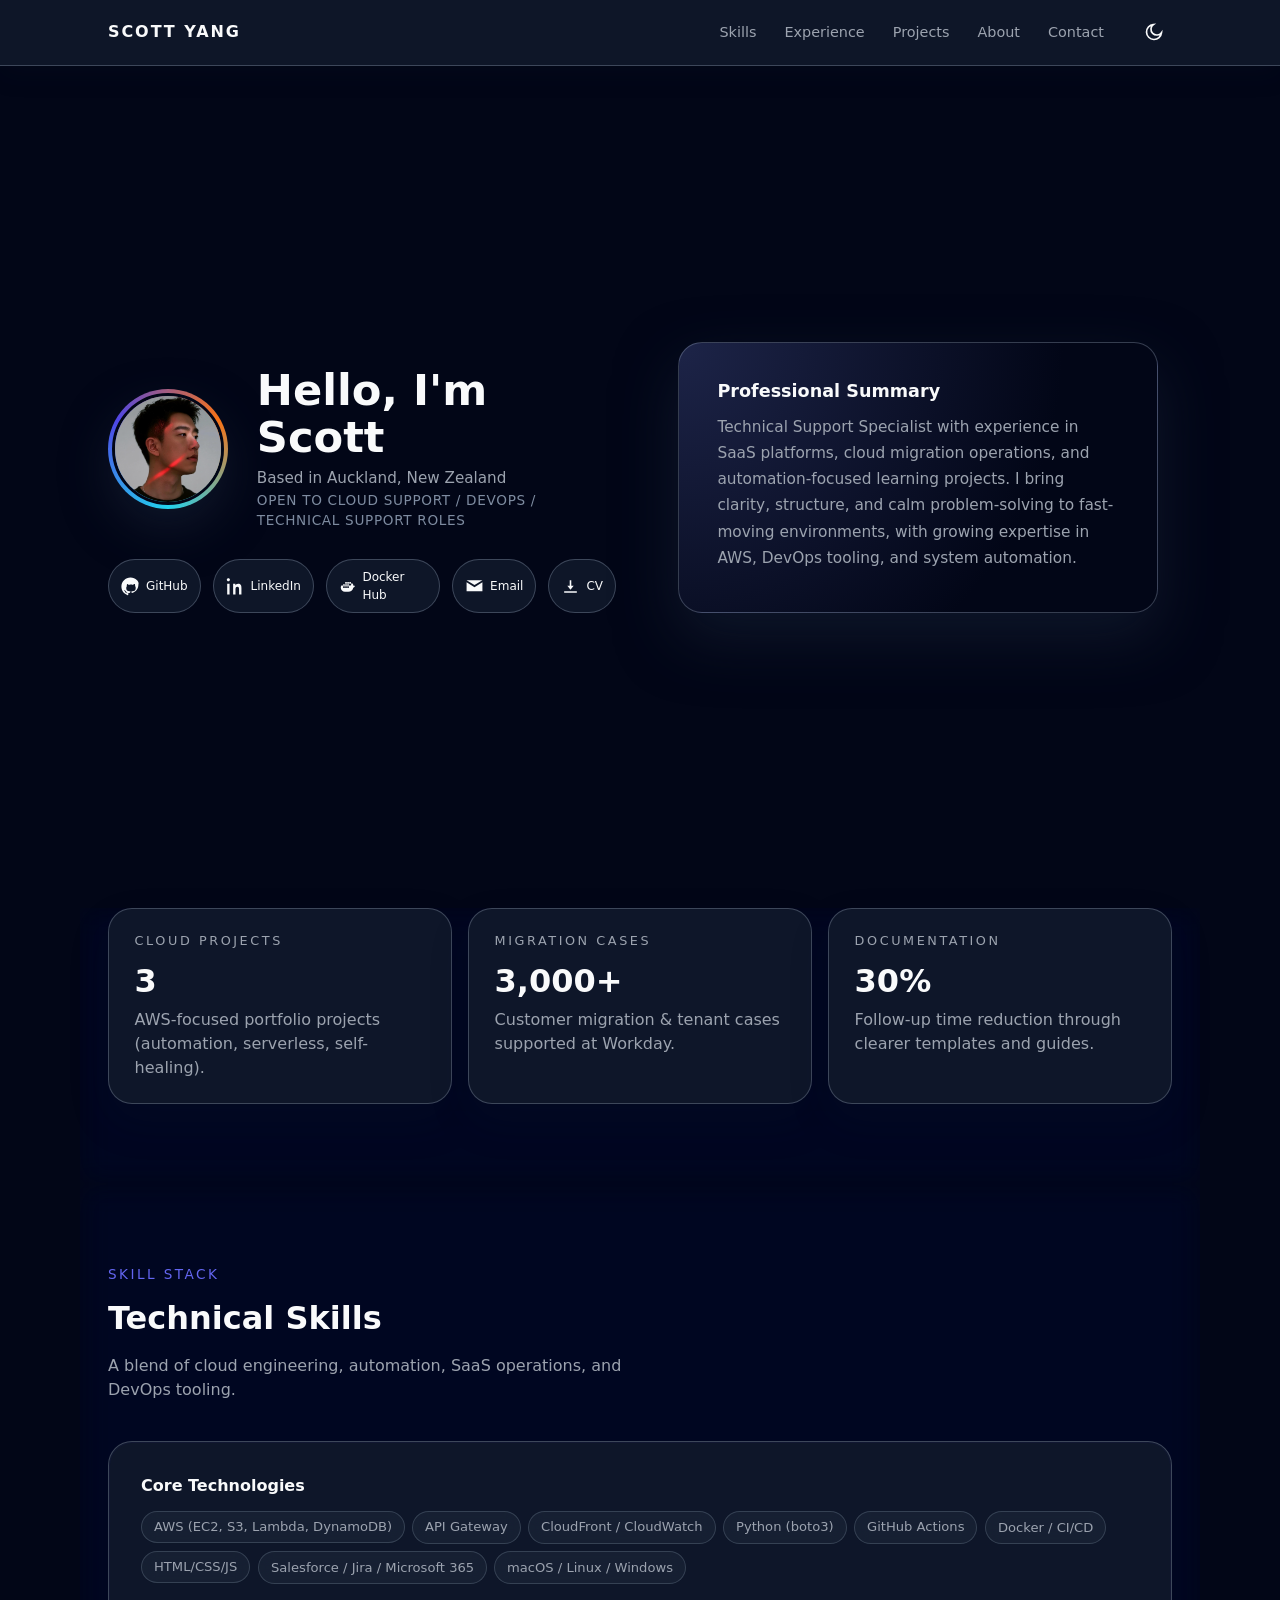
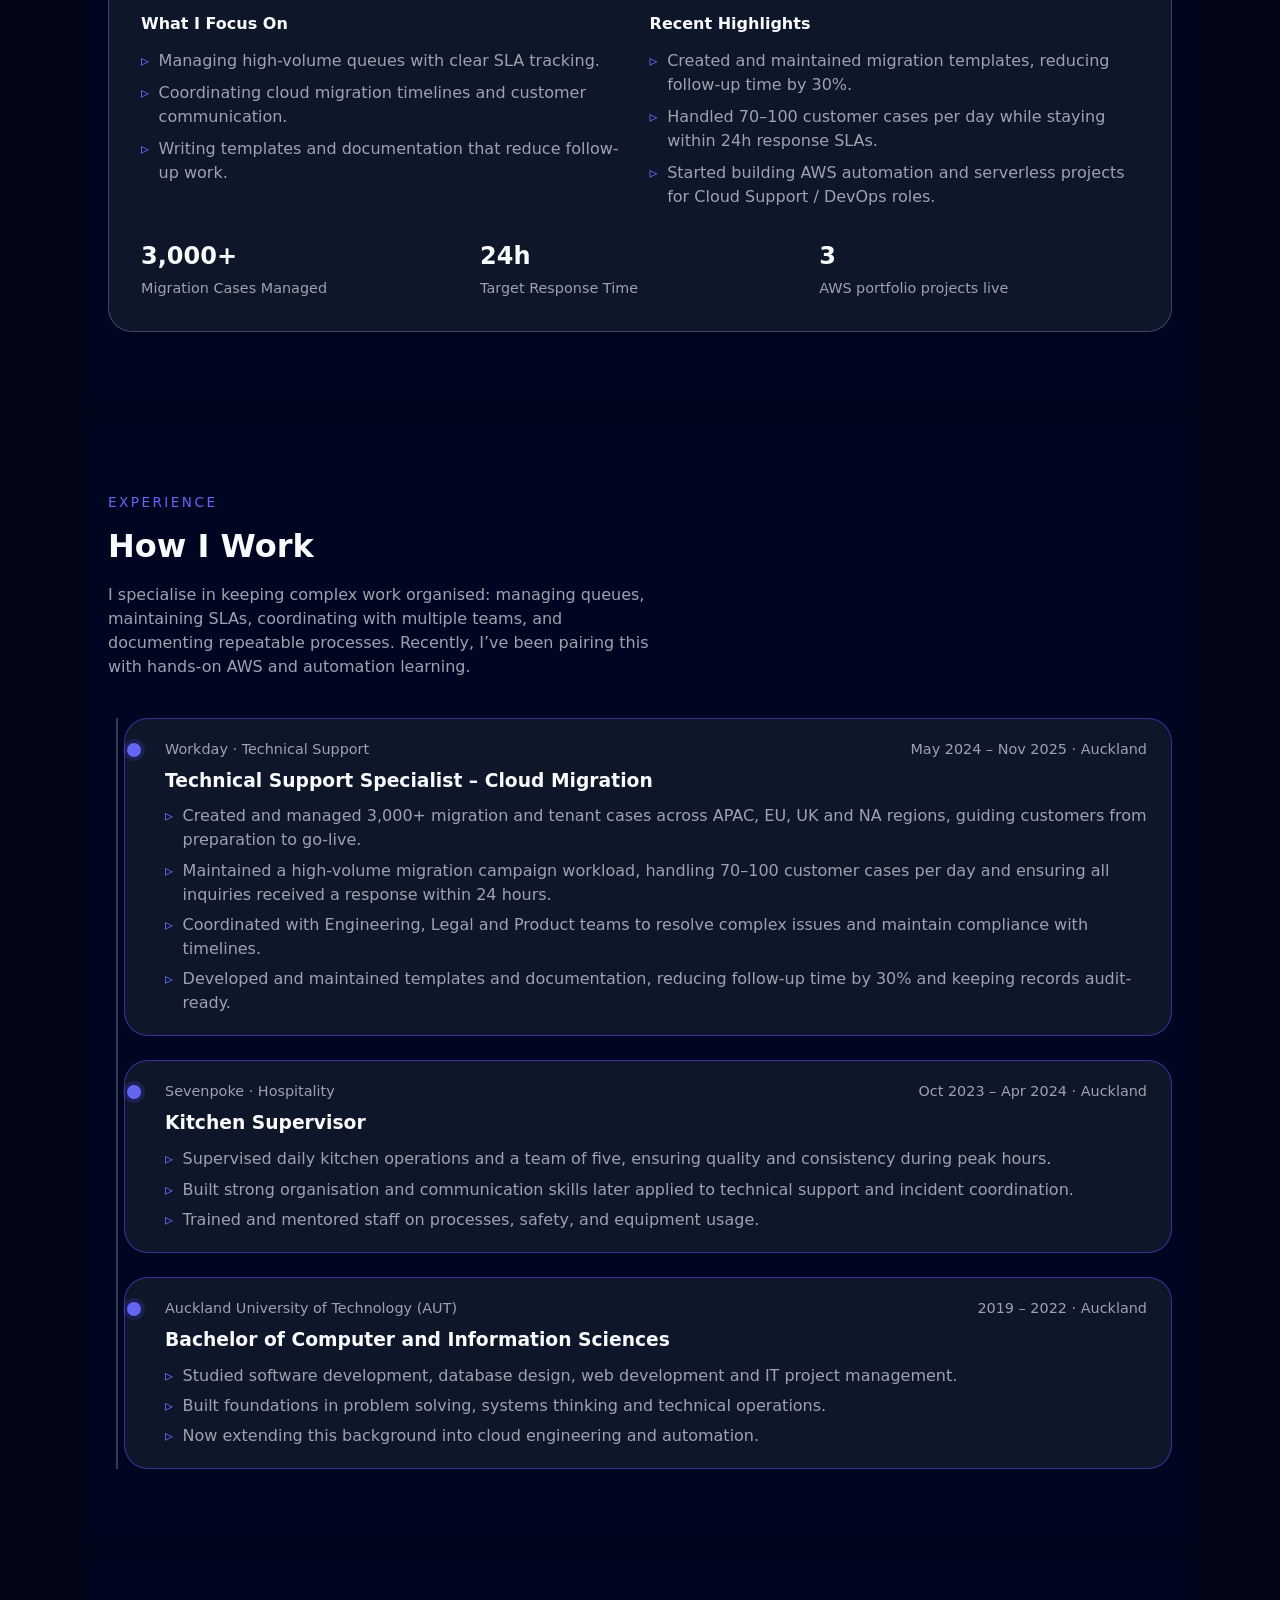
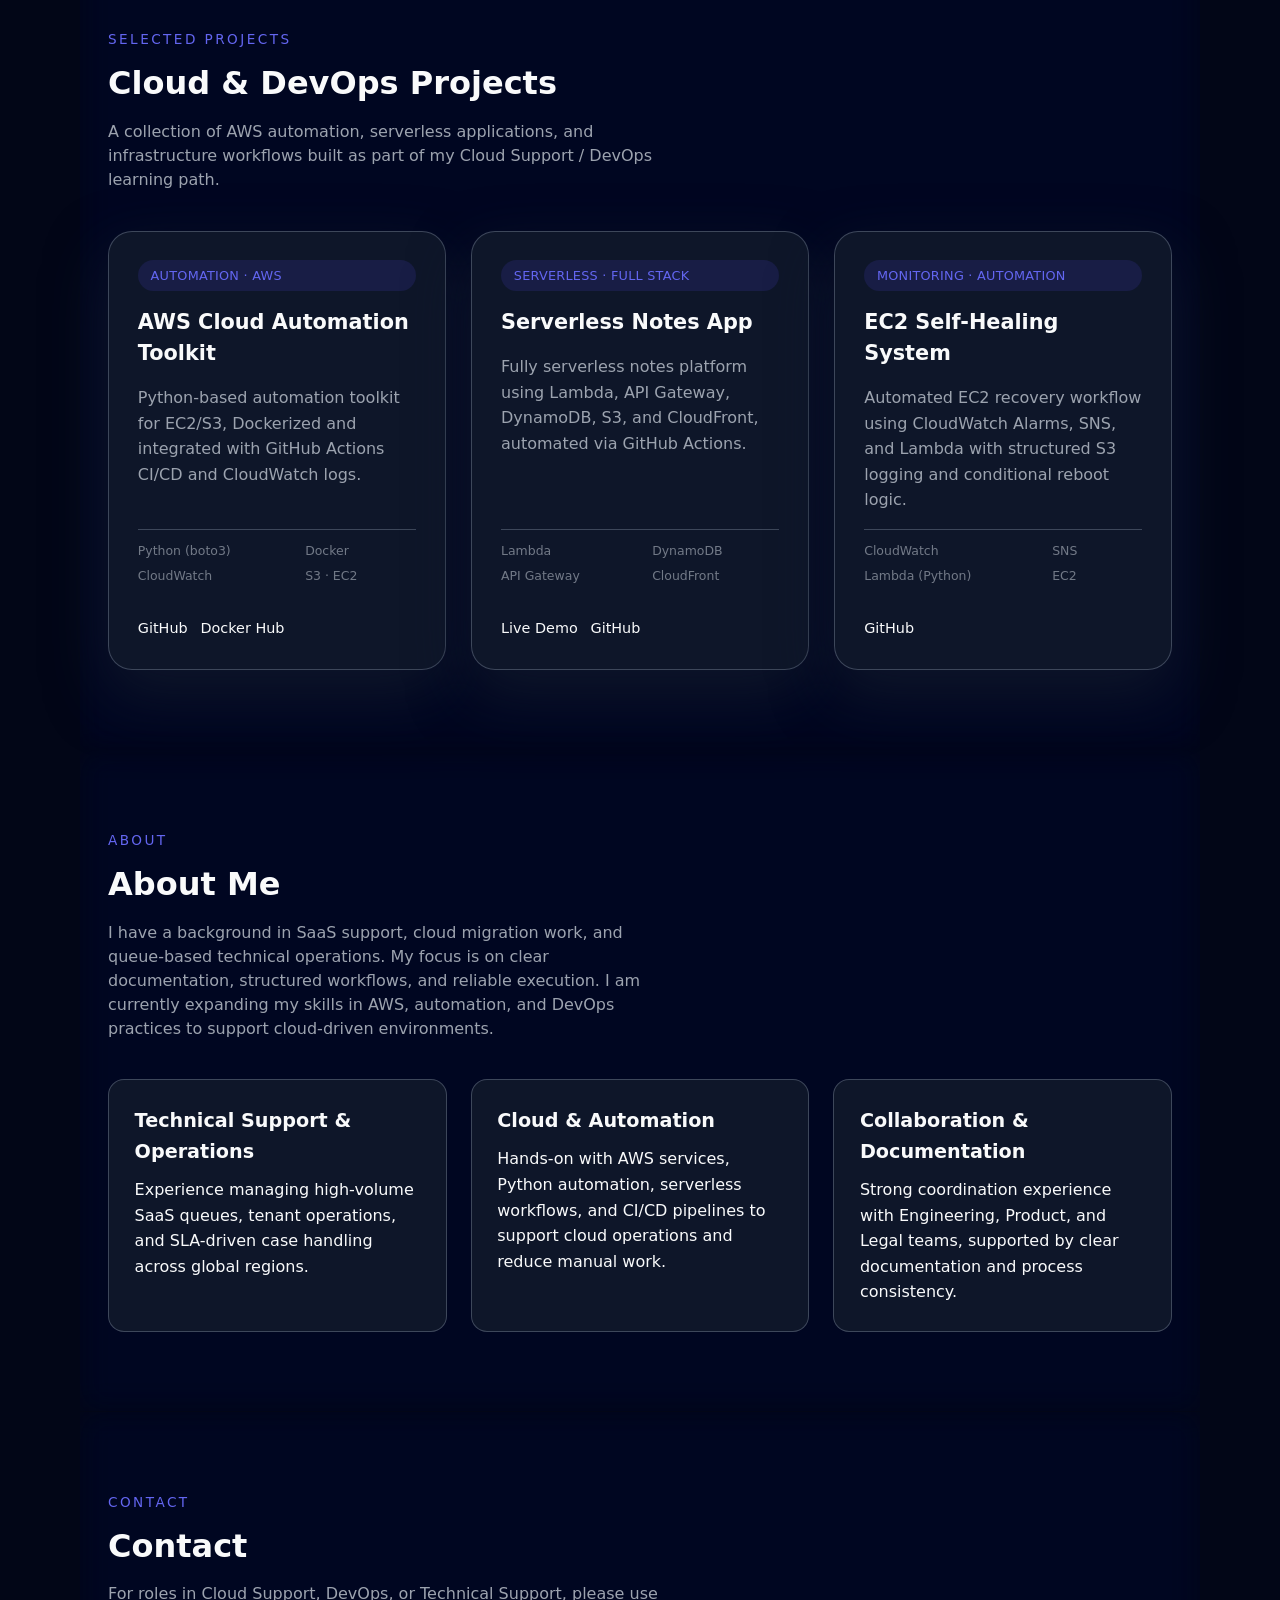
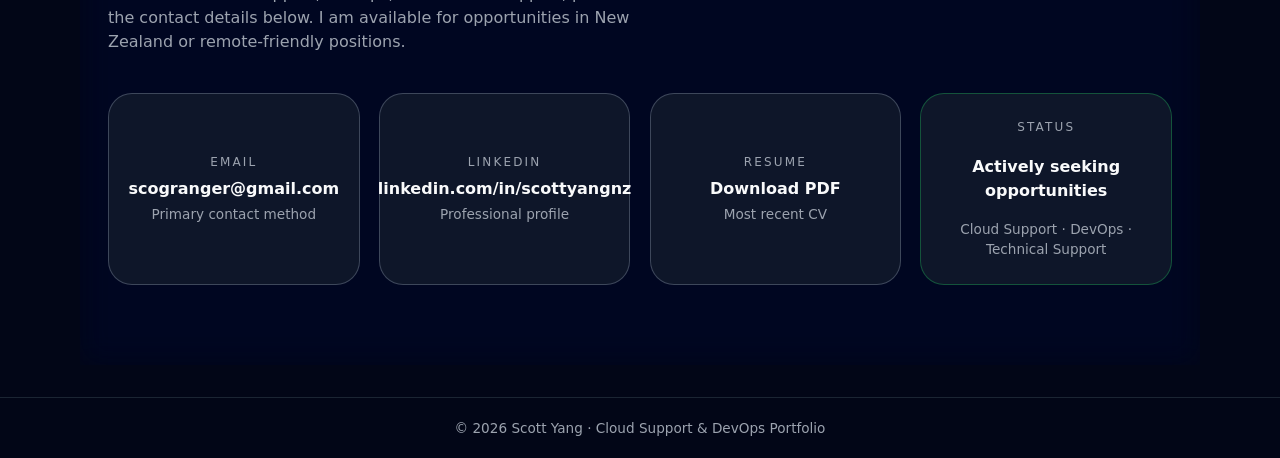
==== commit 8d66fbda: "fix dark mode hover colour" ====
--- a/index.html
+++ b/index.html
@@ -377,23 +377,26 @@
               Python-based automation toolkit for EC2/S3, Dockerized and
               integrated with GitHub Actions CI/CD and CloudWatch logs.
             </p>
-            <ul class="project-meta">
-              <li>Python (boto3)</li>
-              <li>Docker</li>
-              <li>CloudWatch</li>
-              <li>S3 · EC2</li>
-            </ul>
-            <div class="project-links">
-              <a
-                href="https://github.com/soliscottude/aws-cloud-automation-portfolio"
-                class="btn-text"
-                >GitHub</a
-              >
-              <a
-                href="https://hub.docker.com/r/soliscottude/aws-automation"
-                class="btn-text"
-                >Docker Hub</a
-              >
+
+            <div class="project-footer">
+              <ul class="project-meta">
+                <li>Python (boto3)</li>
+                <li>Docker</li>
+                <li>CloudWatch</li>
+                <li>S3 · EC2</li>
+              </ul>
+              <div class="project-links">
+                <a
+                  href="https://github.com/soliscottude/aws-cloud-automation-portfolio"
+                  class="btn-text"
+                  >GitHub</a
+                >
+                <a
+                  href="https://hub.docker.com/r/soliscottude/aws-automation"
+                  class="btn-text"
+                  >Docker Hub</a
+                >
+              </div>
             </div>
           </article>
 
@@ -404,21 +407,24 @@
               Fully serverless notes platform using Lambda, API Gateway,
               DynamoDB, S3, and CloudFront, automated via GitHub Actions.
             </p>
-            <ul class="project-meta">
-              <li>Lambda</li>
-              <li>DynamoDB</li>
-              <li>API Gateway</li>
-              <li>CloudFront</li>
-            </ul>
-            <div class="project-links">
-              <a href="https://dipmx1tgj1dm8.cloudfront.net" class="btn-text"
-                >Live Demo</a
-              >
-              <a
-                href="https://github.com/soliscottude/serverless-notes-app"
-                class="btn-text"
-                >GitHub</a
-              >
+
+            <div class="project-footer">
+              <ul class="project-meta">
+                <li>Lambda</li>
+                <li>DynamoDB</li>
+                <li>API Gateway</li>
+                <li>CloudFront</li>
+              </ul>
+              <div class="project-links">
+                <a href="https://dipmx1tgj1dm8.cloudfront.net" class="btn-text"
+                  >Live Demo</a
+                >
+                <a
+                  href="https://github.com/soliscottude/serverless-notes-app"
+                  class="btn-text"
+                  >GitHub</a
+                >
+              </div>
             </div>
           </article>
 
@@ -429,18 +435,21 @@
               Automated EC2 recovery workflow using CloudWatch Alarms, SNS, and
               Lambda with structured S3 logging and conditional reboot logic.
             </p>
-            <ul class="project-meta">
-              <li>CloudWatch</li>
-              <li>SNS</li>
-              <li>Lambda (Python)</li>
-              <li>EC2</li>
-            </ul>
-            <div class="project-links">
-              <a
-                href="https://github.com/soliscottude/ec2-self-healing-demo"
-                class="btn-text"
-                >GitHub</a
-              >
+
+            <div class="project-footer">
+              <ul class="project-meta">
+                <li>CloudWatch</li>
+                <li>SNS</li>
+                <li>Lambda (Python)</li>
+                <li>EC2</li>
+              </ul>
+              <div class="project-links">
+                <a
+                  href="https://github.com/soliscottude/ec2-self-healing-demo"
+                  class="btn-text"
+                  >GitHub</a
+                >
+              </div>
             </div>
           </article>
         </div>
--- a/assets/style.css
+++ b/assets/style.css
@@ -4,6 +4,7 @@
   --bg-main: #050816;
   --bg-topbar: rgba(15, 23, 42, 0.96);
   --bg-card: rgba(15, 23, 42, 0.96);
+  --bg-card-hover: rgba(15, 23, 42, 1);
 
   --body-bg: radial-gradient(circle at top left, #020617 0, #020617 40%),
     radial-gradient(circle at bottom right, #020617 0, #020617 45%), #020617;
@@ -30,6 +31,7 @@
   --bg-main: rgba(243, 244, 246, 0.9);
   --bg-topbar: rgba(243, 244, 246, 0.95);
   --bg-card: rgba(249, 250, 251, 0.7);
+  --bg-card-hover: rgba(255, 255, 255, 0.95);
 
   --accent: #4f46e5;
   --accent-soft: rgba(79, 70, 229, 0.14);
@@ -640,6 +642,7 @@
   display: flex;
   flex-direction: column;
   gap: 1rem;
+  min-height: 260px;
   transition: transform 0.3s ease, border-color 0.3s ease, box-shadow 0.3s ease;
 }
 
@@ -647,7 +650,7 @@
   transform: translateY(-4px);
   box-shadow: 0 18px 40px rgba(15, 23, 42, 0.16);
   border-color: rgba(79, 70, 229, 0.4);
-  background: rgba(255, 255, 255, 0.9);
+  background: var(--bg-card-hover);
 }
 
 .project-pill {
@@ -676,17 +679,28 @@
   box-shadow: 0 25px 60px rgba(5, 8, 22, 0.65);
 }
 
+.project-footer {
+  border-top: 1px solid var(--border-subtle);
+
+  margin-top: auto;
+  padding-top: 0.75rem;
+}
+
 .project-meta {
+  margin-bottom: 1rem;
   list-style: none;
-  display: flex;
-  gap: 0.75rem;
+  display: grid;
+  grid-template-columns: repeat(2, auto);
+  gap: 0.4rem 1rem;
   flex-wrap: wrap;
   padding: 0;
   color: var(--text-muted);
-  font-size: 0.85rem;
+  font-size: 0.78rem;
+  opacity: 0.7;
 }
 
 .project-links {
+  padding-top: 1rem;
   display: flex;
   gap: 0.8rem;
   flex-wrap: wrap;
@@ -739,7 +753,7 @@
 .about-card:hover {
   border-color: rgba(79, 70, 229, 0.4);
   box-shadow: 0 18px 40px rgba(15, 23, 42, 0.16);
-  background: rgba(255, 255, 255, 0.9);
+  background: var(--bg-card-hover);
   transform: translateY(-4px);
 }
 
@@ -873,6 +887,7 @@
 .contact-card:hover {
   border-color: rgba(79, 70, 229, 0.45);
   transform: translateY(-4px);
+  background: var(--bg-card-hover);
 }
 
 .contact-cta {
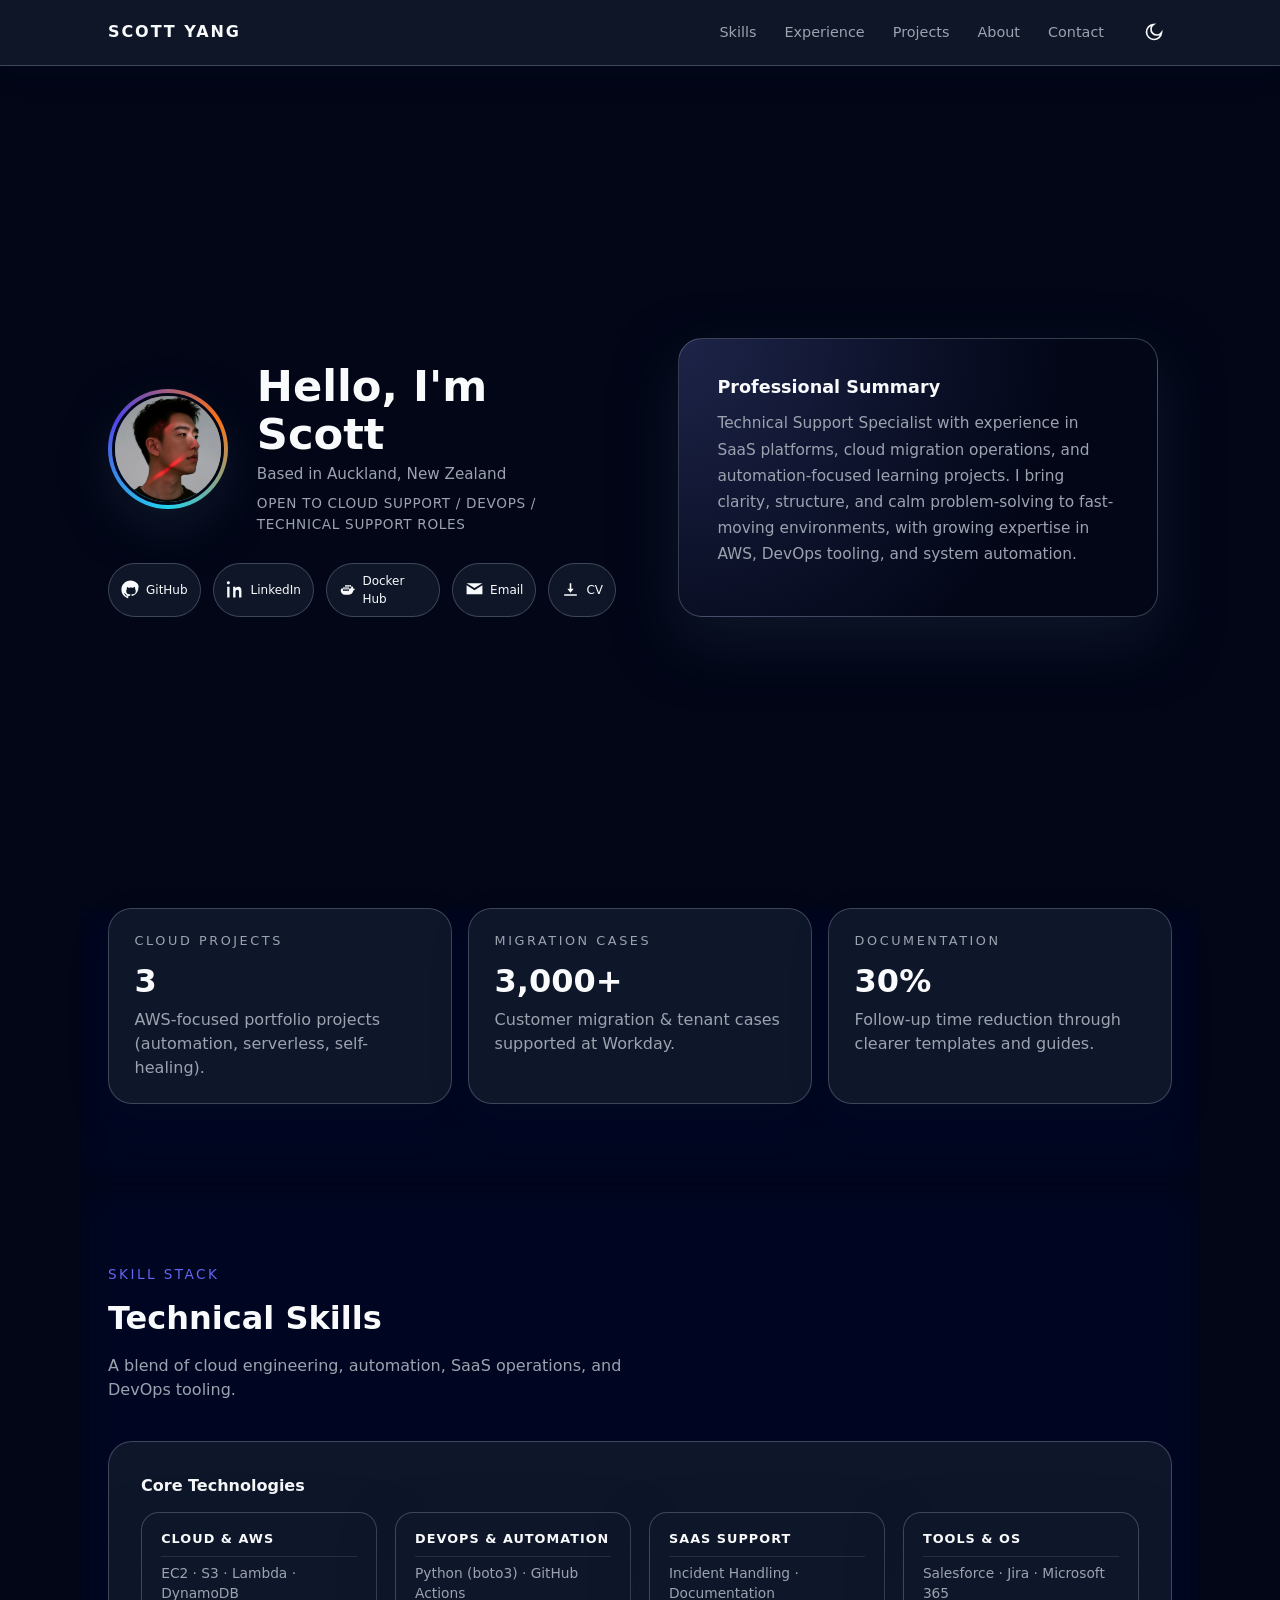
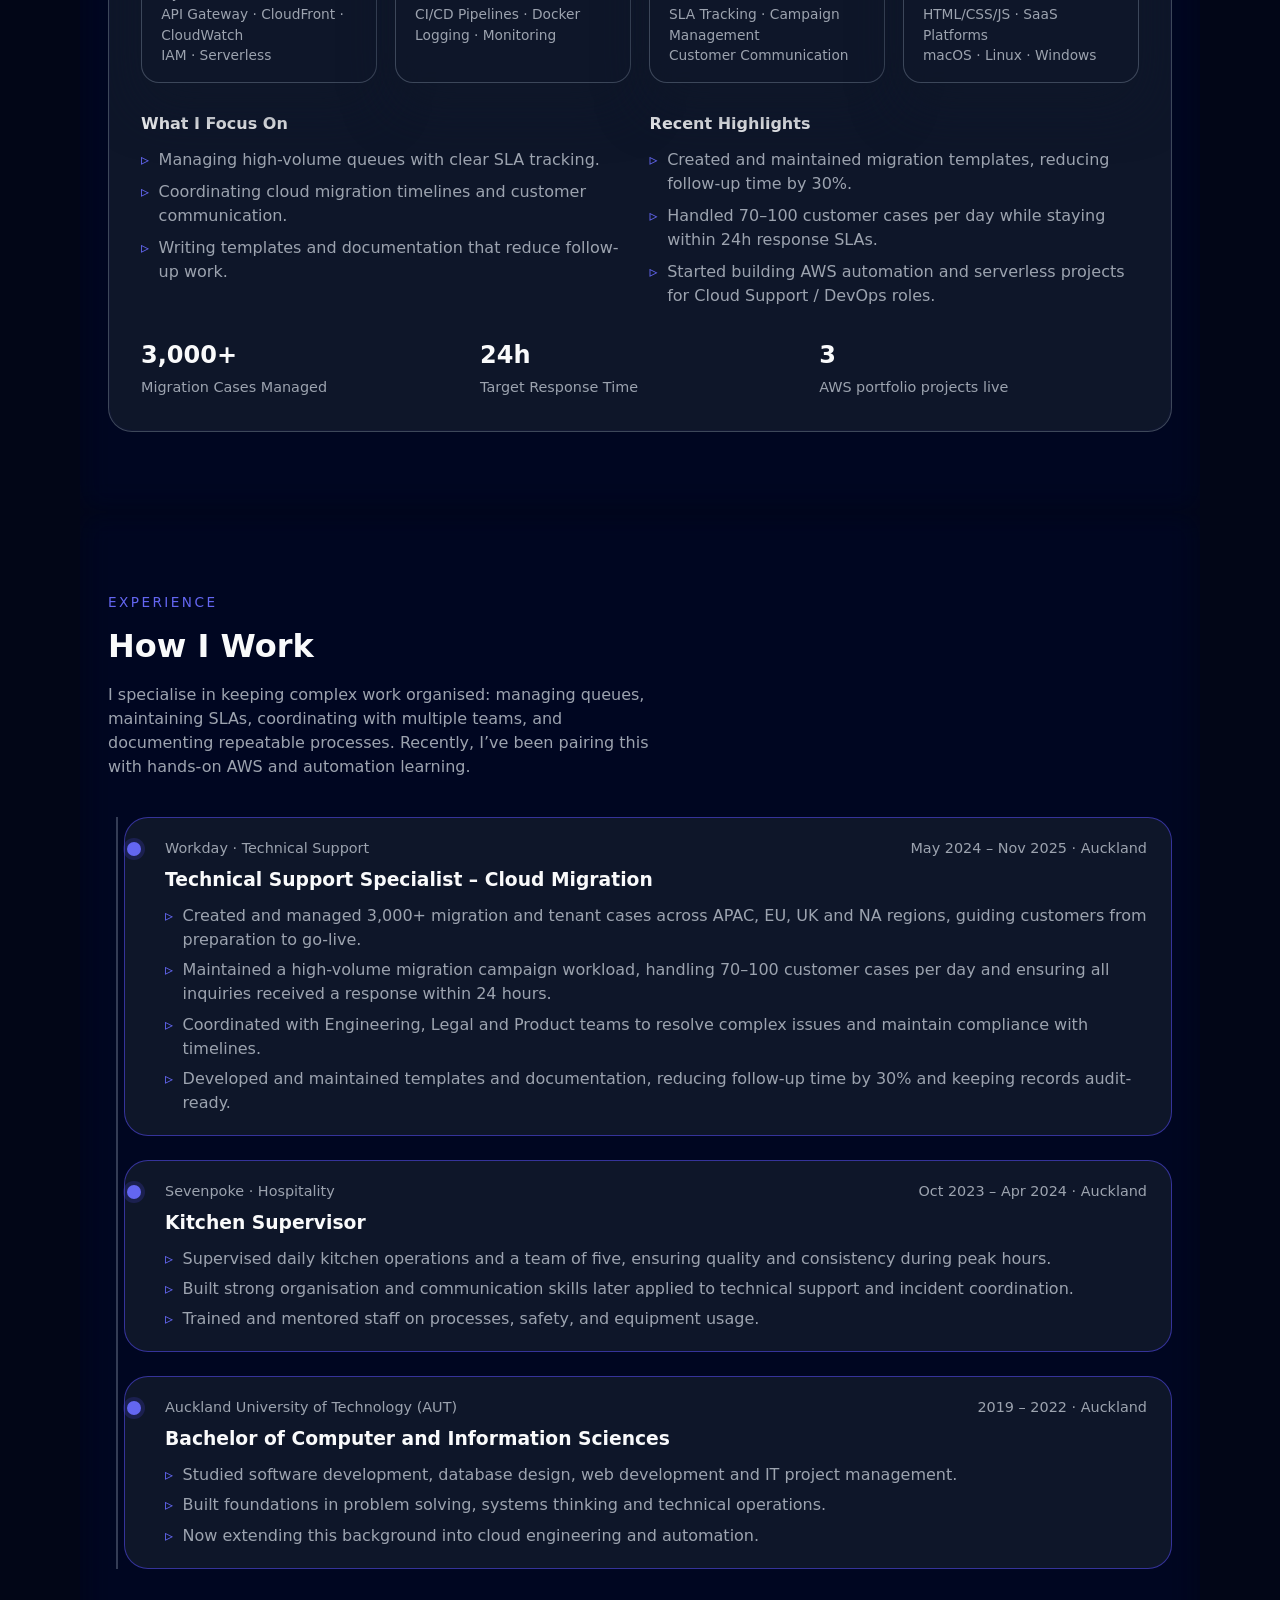
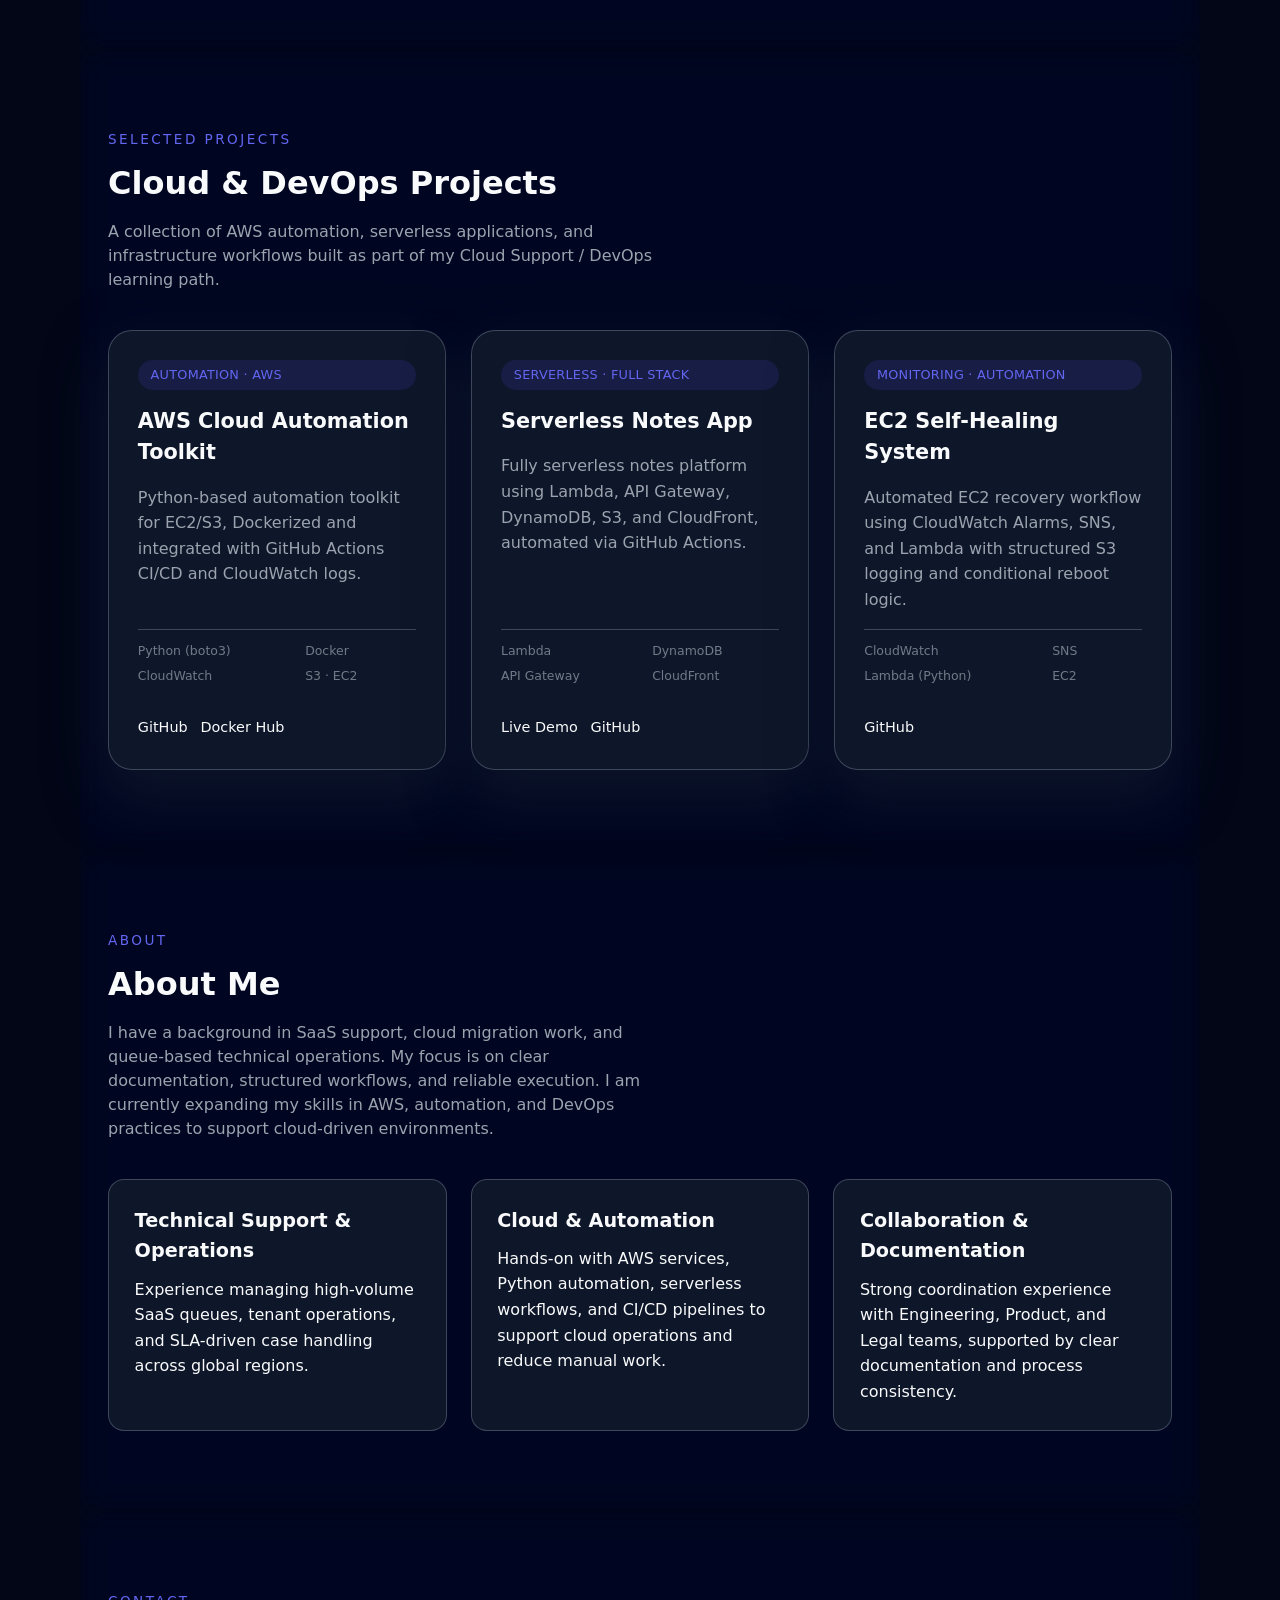
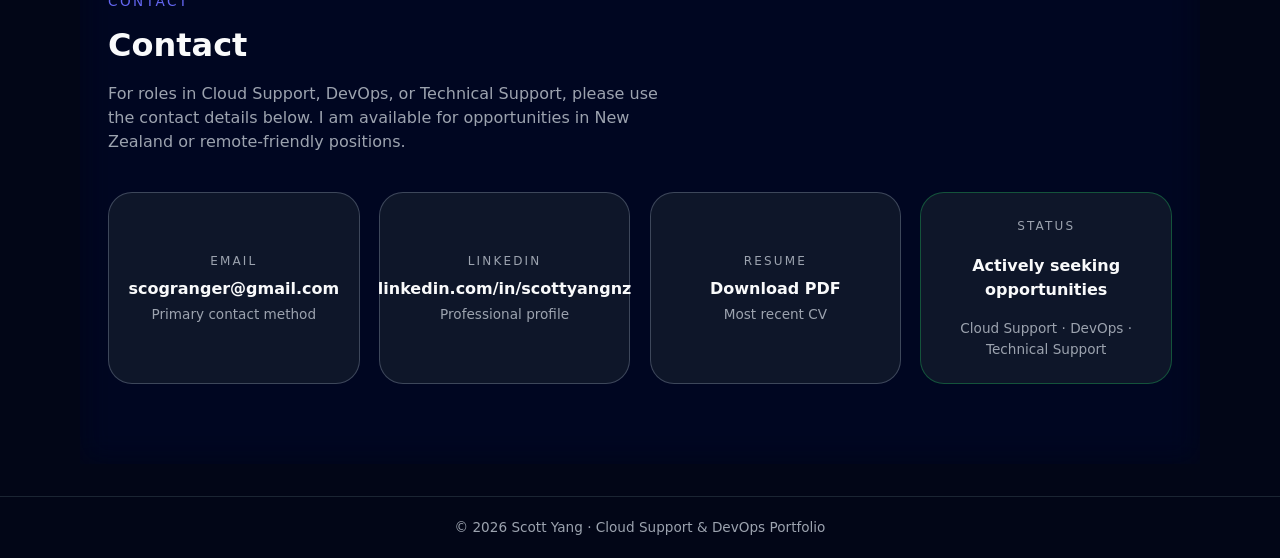
==== commit 7b4bf92e: "update skills section" ====
--- a/index.html
+++ b/index.html
@@ -209,16 +209,47 @@
         <article class="highlight-card">
           <div>
             <p class="highlight-title">Core Technologies</p>
-            <div class="skill-tags">
-              <span class="skill-tag">AWS (EC2, S3, Lambda, DynamoDB)</span>
-              <span class="skill-tag">API Gateway</span>
-              <span class="skill-tag">CloudFront / CloudWatch</span>
-              <span class="skill-tag">Python (boto3)</span>
-              <span class="skill-tag">GitHub Actions</span>
-              <span class="skill-tag">Docker / CI/CD</span>
-              <span class="skill-tag">HTML/CSS/JS</span>
-              <span class="skill-tag">Salesforce / Jira / Microsoft 365</span>
-              <span class="skill-tag">macOS / Linux / Windows</span>
+
+            <div class="core-skills-row">
+              <!-- Cloud -->
+              <div class="core-block">
+                <p class="core-block-label">Cloud & AWS</p>
+                <p class="core-block-items">
+                  EC2 · S3 · Lambda · DynamoDB<br />
+                  API Gateway · CloudFront · CloudWatch<br />
+                  IAM · Serverless
+                </p>
+              </div>
+
+              <!-- DevOps -->
+              <div class="core-block">
+                <p class="core-block-label">DevOps & Automation</p>
+                <p class="core-block-items">
+                  Python (boto3) · GitHub Actions<br />
+                  CI/CD Pipelines · Docker<br />
+                  Logging · Monitoring
+                </p>
+              </div>
+
+              <!-- SaaS Support -->
+              <div class="core-block">
+                <p class="core-block-label">SaaS Support</p>
+                <p class="core-block-items">
+                  Incident Handling · Documentation<br />
+                  SLA Tracking · Campaign Management<br />
+                  Customer Communication
+                </p>
+              </div>
+
+              <!-- Tools + OS -->
+              <div class="core-block">
+                <p class="core-block-label">Tools & OS</p>
+                <p class="core-block-items">
+                  Salesforce · Jira · Microsoft 365<br />
+                  HTML/CSS/JS · SaaS Platforms<br />
+                  macOS · Linux · Windows
+                </p>
+              </div>
             </div>
           </div>
 
--- a/assets/style.css
+++ b/assets/style.css
@@ -309,10 +309,11 @@
 }
 
 .hero-availability {
+  padding-top: 0.45rem;
   font-size: 0.85rem;
   text-transform: uppercase;
   letter-spacing: 0.05em;
-  color: rgba(148, 163, 184, 0.85);
+  color: var(--text-muted);
 }
 
 .hero-social.icons {
@@ -549,6 +550,72 @@
   margin-bottom: 0.8rem;
 }
 
+.core-skills-row {
+  display: grid;
+  grid-template-columns: repeat(4, minmax(0, 1fr));
+  gap: 1.1rem;
+  margin-top: 0.9rem;
+}
+
+.core-block {
+  border-radius: 18px;
+  padding: 1rem 1.2rem;
+  background: rgba(255, 255, 255, 0.75);
+  border: 1px solid rgba(148, 163, 184, 0.26);
+  box-shadow: 0 16px 40px rgba(15, 23, 42, 0.08);
+  backdrop-filter: blur(14px);
+}
+
+:root.dark .core-block {
+  background: rgba(15, 23, 42, 0.9);
+  border-color: rgba(148, 163, 184, 0.35);
+  box-shadow: 0 22px 50px rgba(15, 23, 42, 0.85);
+}
+
+.core-block-label {
+  font-size: 0.8rem;
+  font-weight: 600;
+  letter-spacing: 0.08em;
+  text-transform: uppercase;
+  margin-bottom: 0.35rem;
+  color: var(--text-main);
+  position: relative;
+  padding-bottom: 0.55rem;
+}
+
+.core-block-label::after {
+  content: "";
+  position: absolute;
+  left: 0;
+  bottom: 0;
+  width: 100%;
+  height: 1px;
+  background: rgba(148, 163, 184, 0.25);
+  border-radius: 2px;
+}
+
+:root.dark .core-block-label::after {
+  background: rgba(148, 163, 184, 0.18);
+}
+
+.core-block-items {
+  font-size: 0.86rem;
+  color: var(--text-muted);
+  line-height: 1.5;
+}
+
+@media (max-width: 1100px) {
+  .core-skills-row {
+    grid-template-columns: repeat(2, minmax(0, 1fr));
+  }
+}
+
+@media (max-width: 700px) {
+  .core-skills-row {
+    grid-template-columns: 1fr;
+  }
+}
+
 .skill-tags {
   display: flex;
   flex-wrap: wrap;
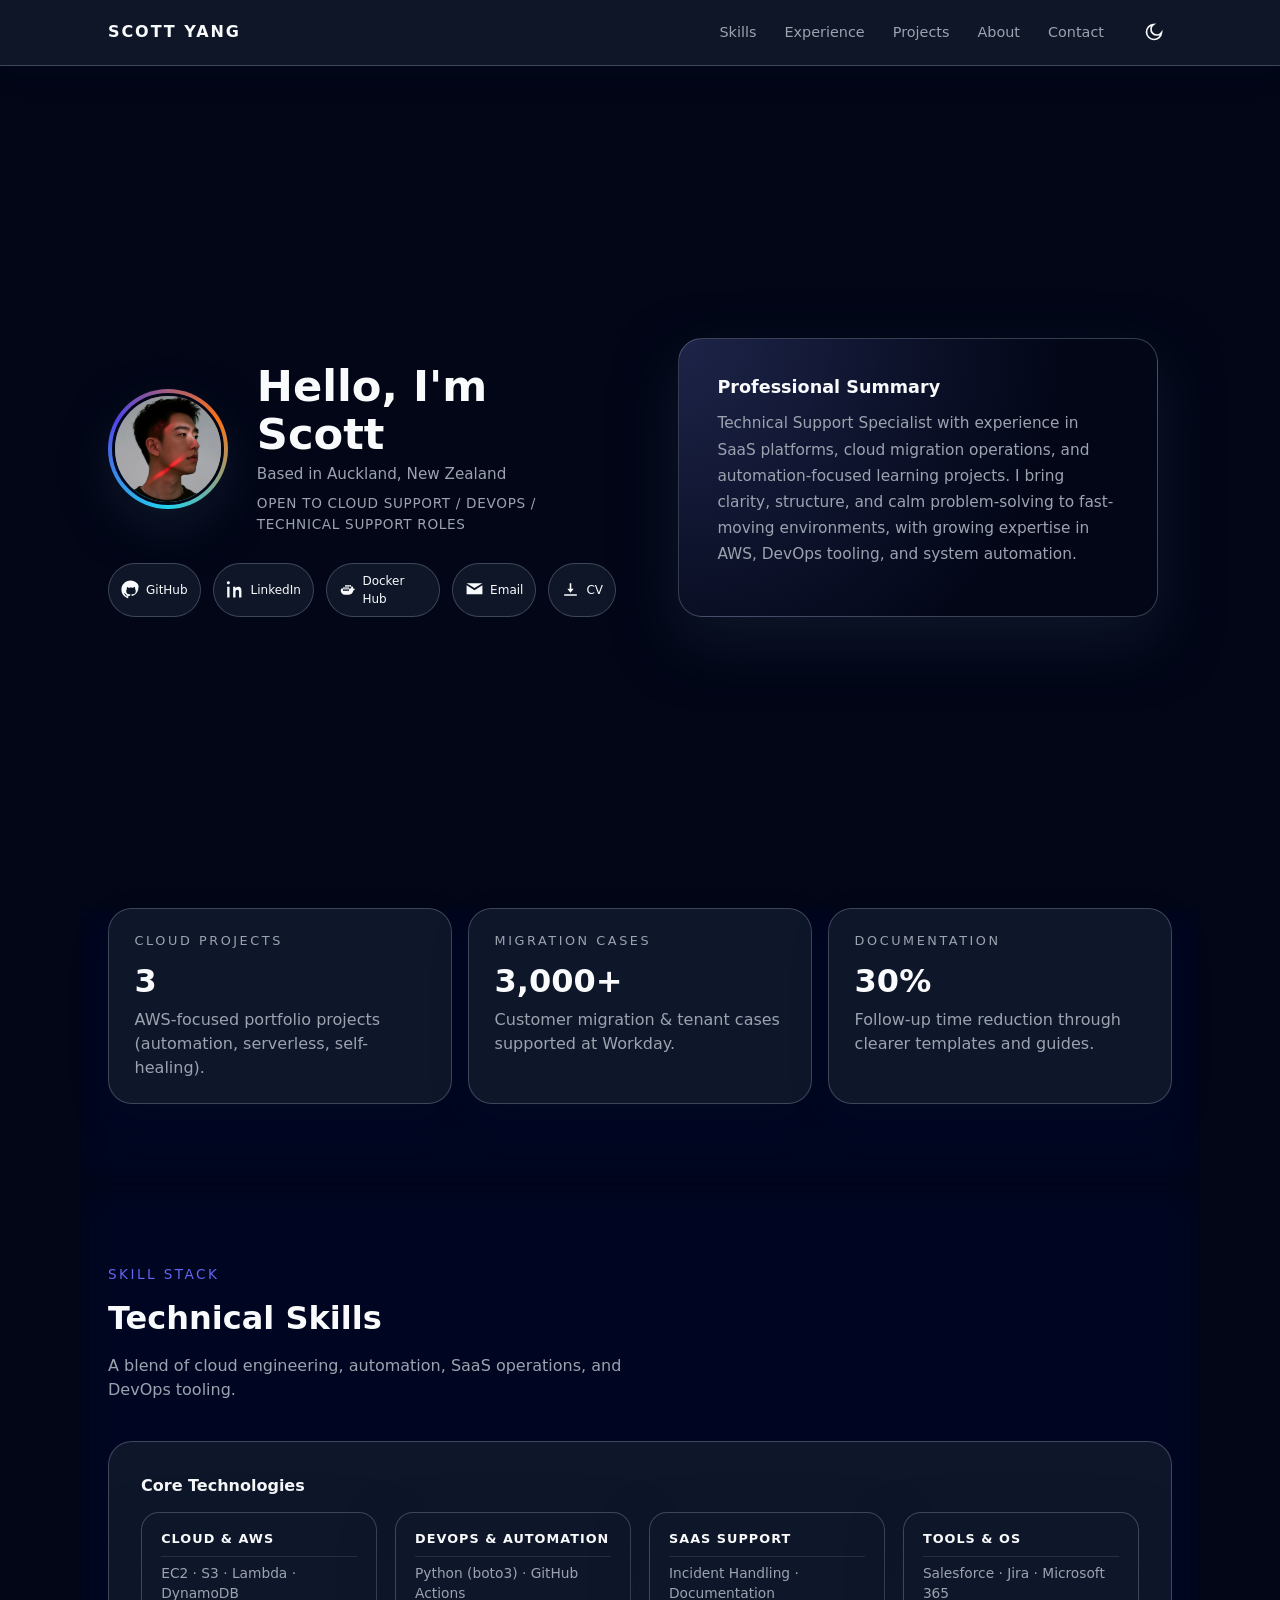
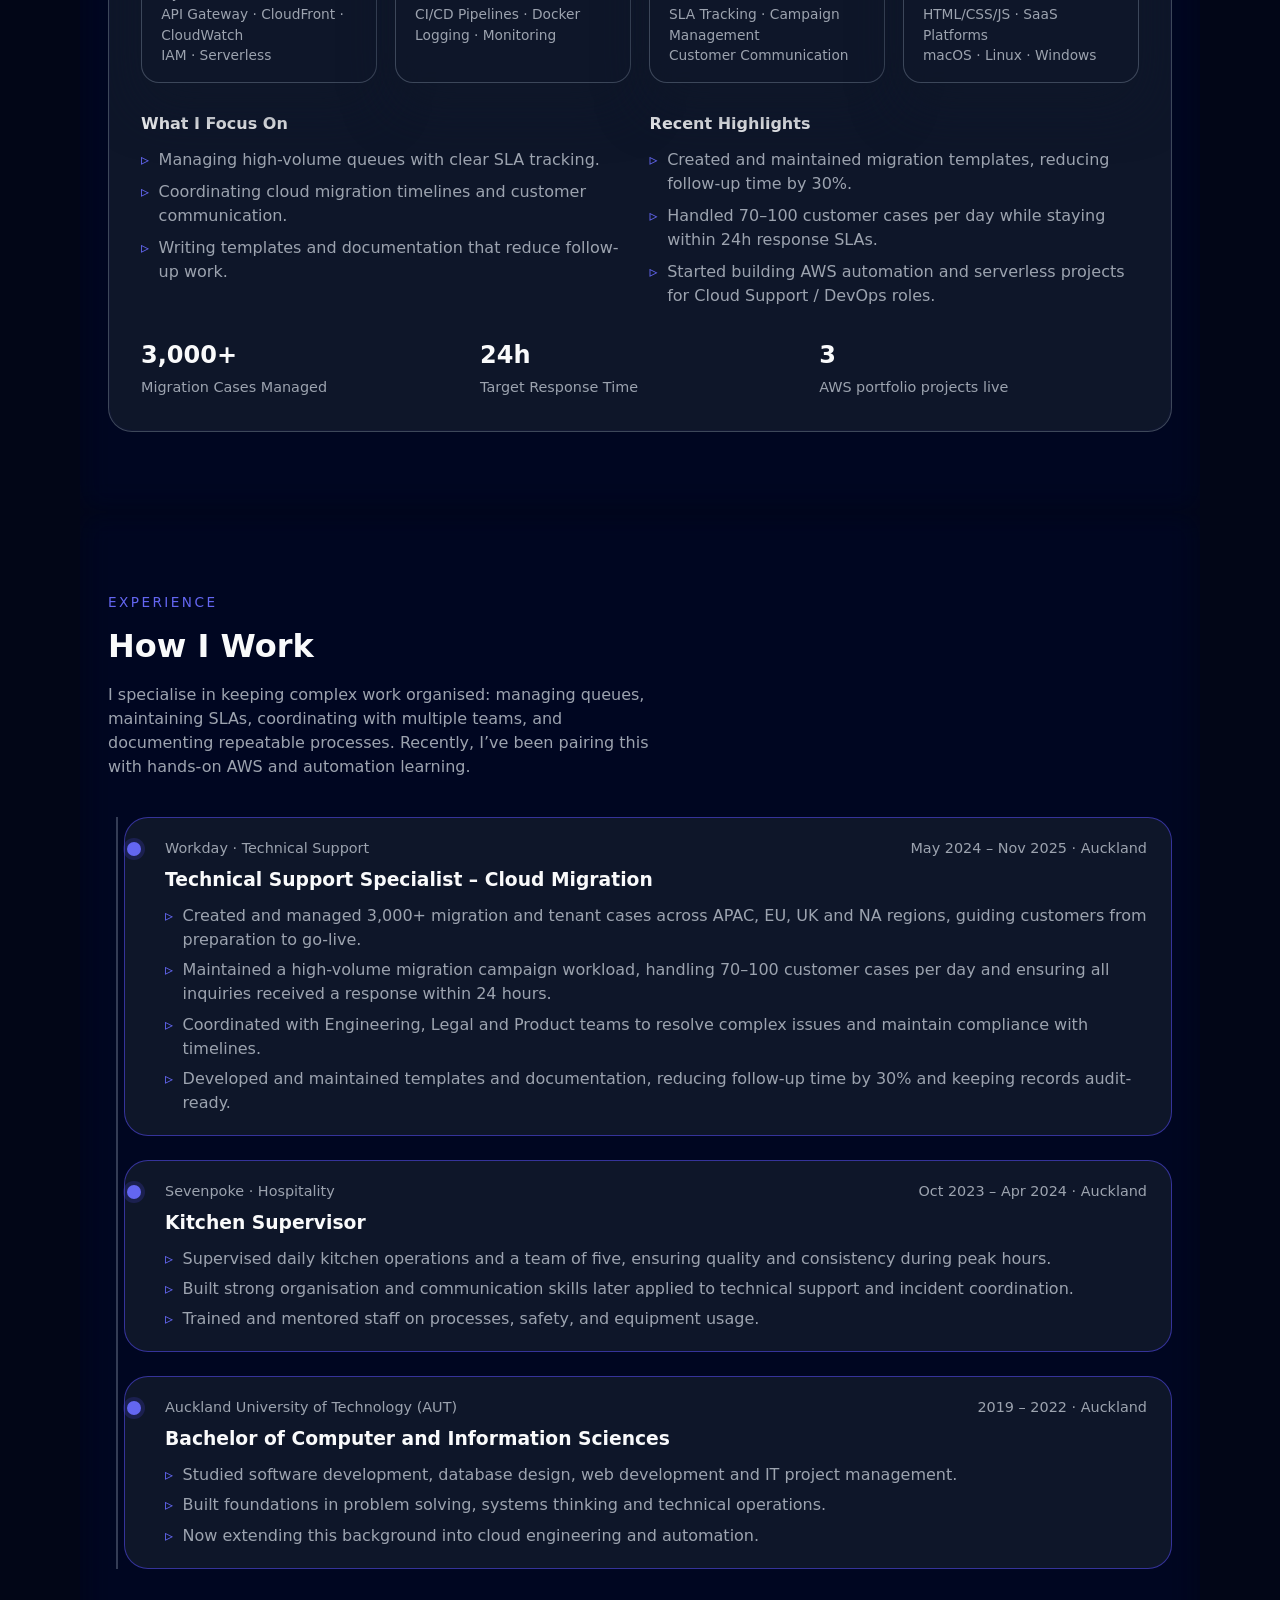
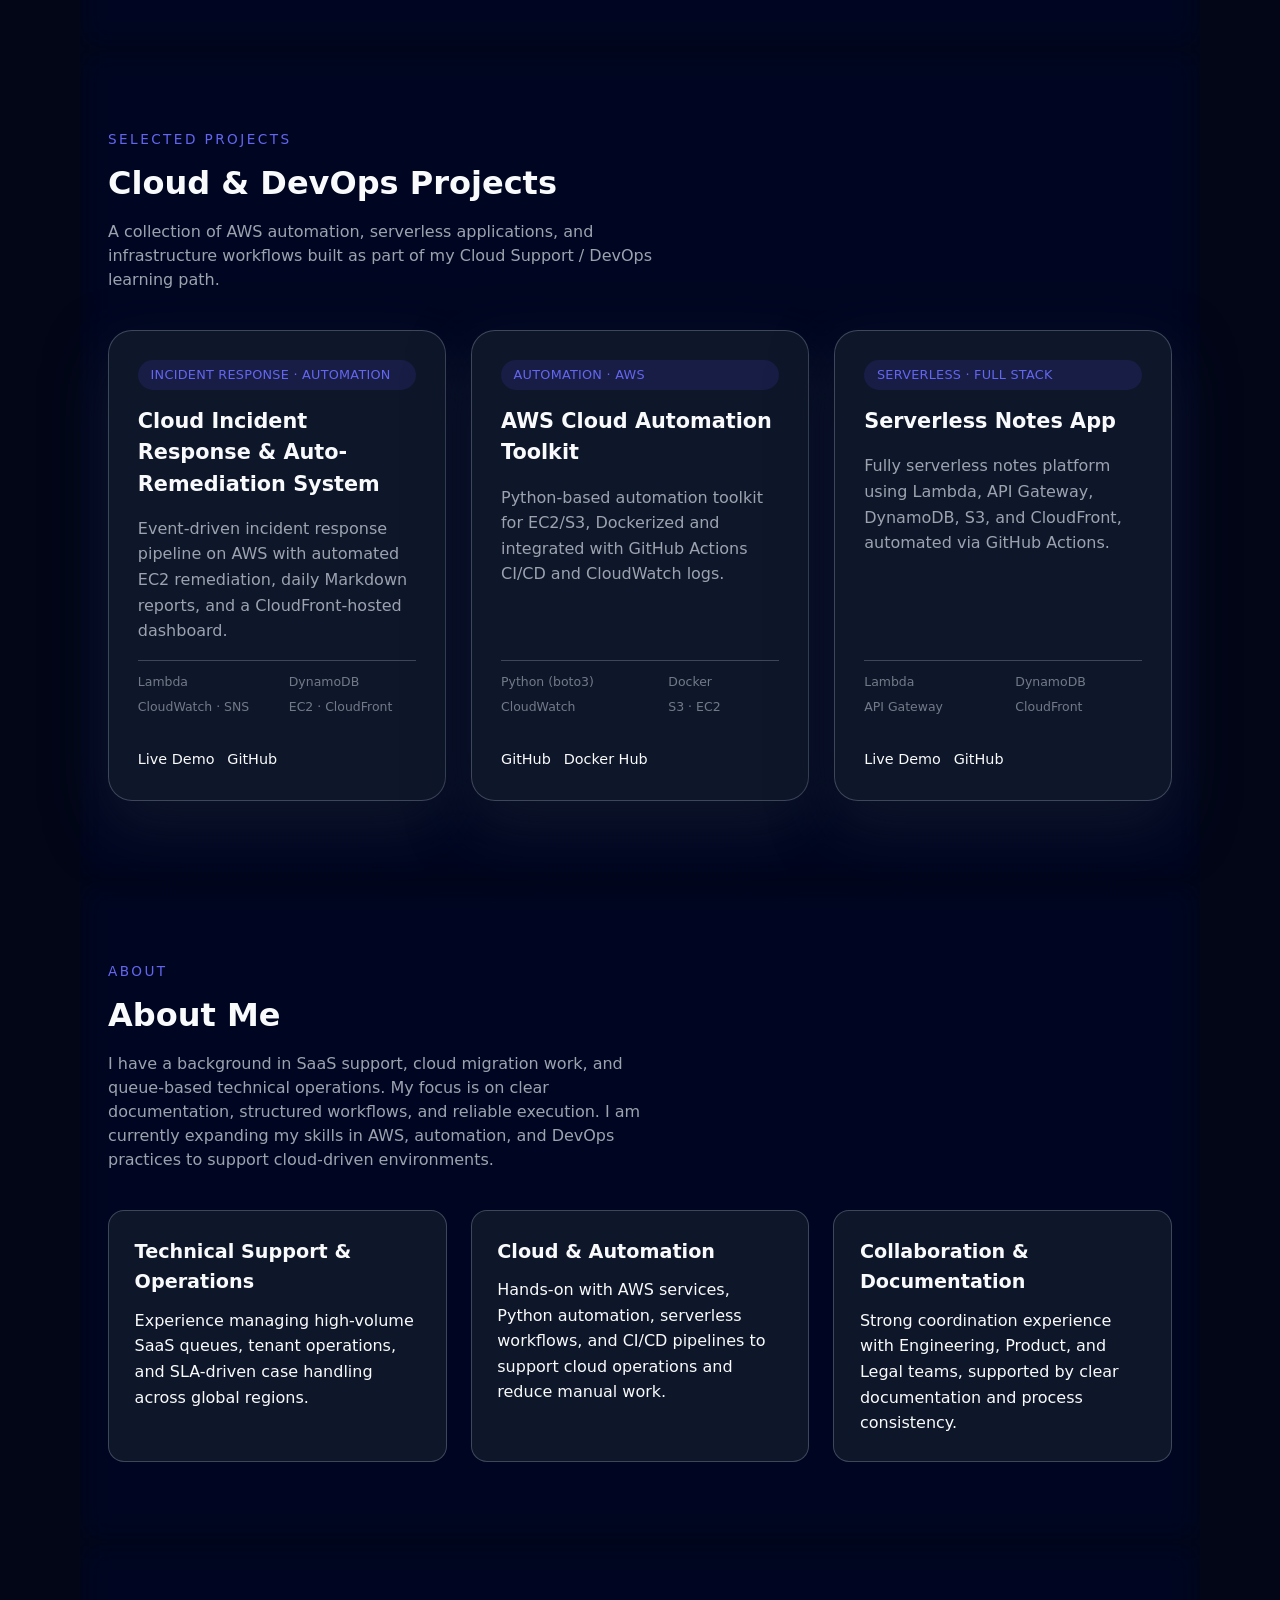
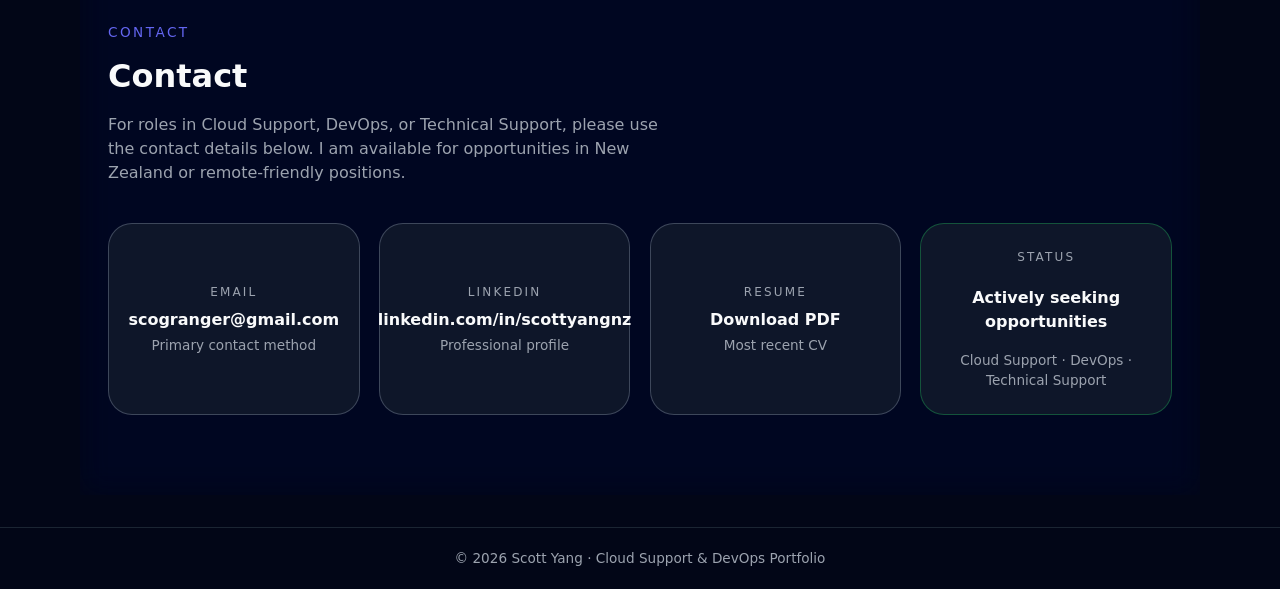
==== commit 1d8fcc9a: "update projects part" ====
--- a/index.html
+++ b/index.html
@@ -402,6 +402,43 @@
 
         <div class="project-grid">
           <article class="project-card">
+            <span class="project-pill">Incident Response · Automation</span>
+            <h3>Cloud Incident Response &amp; Auto-Remediation System</h3>
+            <p>
+              Event-driven incident response pipeline on AWS with automated EC2
+              remediation, daily Markdown reports, and a CloudFront-hosted
+              dashboard.
+            </p>
+
+            <div class="project-footer">
+              <ul class="project-meta">
+                <li>Lambda</li>
+                <li>DynamoDB</li>
+                <li>CloudWatch · SNS</li>
+                <li>EC2 · CloudFront</li>
+              </ul>
+              <div class="project-links">
+                <a
+                  href="https://d1uh2al28gwt3d.cloudfront.net"
+                  class="btn-text"
+                  target="_blank"
+                  rel="noopener"
+                >
+                  Live Demo
+                </a>
+                <a
+                  href="https://github.com/soliscottude/cloud-incident-auto-remediation"
+                  class="btn-text"
+                  target="_blank"
+                  rel="noopener"
+                >
+                  GitHub
+                </a>
+              </div>
+            </div>
+          </article>
+
+          <article class="project-card">
             <span class="project-pill">Automation · AWS</span>
             <h3>AWS Cloud Automation Toolkit</h3>
             <p>
@@ -458,31 +495,6 @@
               </div>
             </div>
           </article>
-
-          <article class="project-card">
-            <span class="project-pill">Monitoring · Automation</span>
-            <h3>EC2 Self-Healing System</h3>
-            <p>
-              Automated EC2 recovery workflow using CloudWatch Alarms, SNS, and
-              Lambda with structured S3 logging and conditional reboot logic.
-            </p>
-
-            <div class="project-footer">
-              <ul class="project-meta">
-                <li>CloudWatch</li>
-                <li>SNS</li>
-                <li>Lambda (Python)</li>
-                <li>EC2</li>
-              </ul>
-              <div class="project-links">
-                <a
-                  href="https://github.com/soliscottude/ec2-self-healing-demo"
-                  class="btn-text"
-                  >GitHub</a
-                >
-              </div>
-            </div>
-          </article>
         </div>
       </section>
 
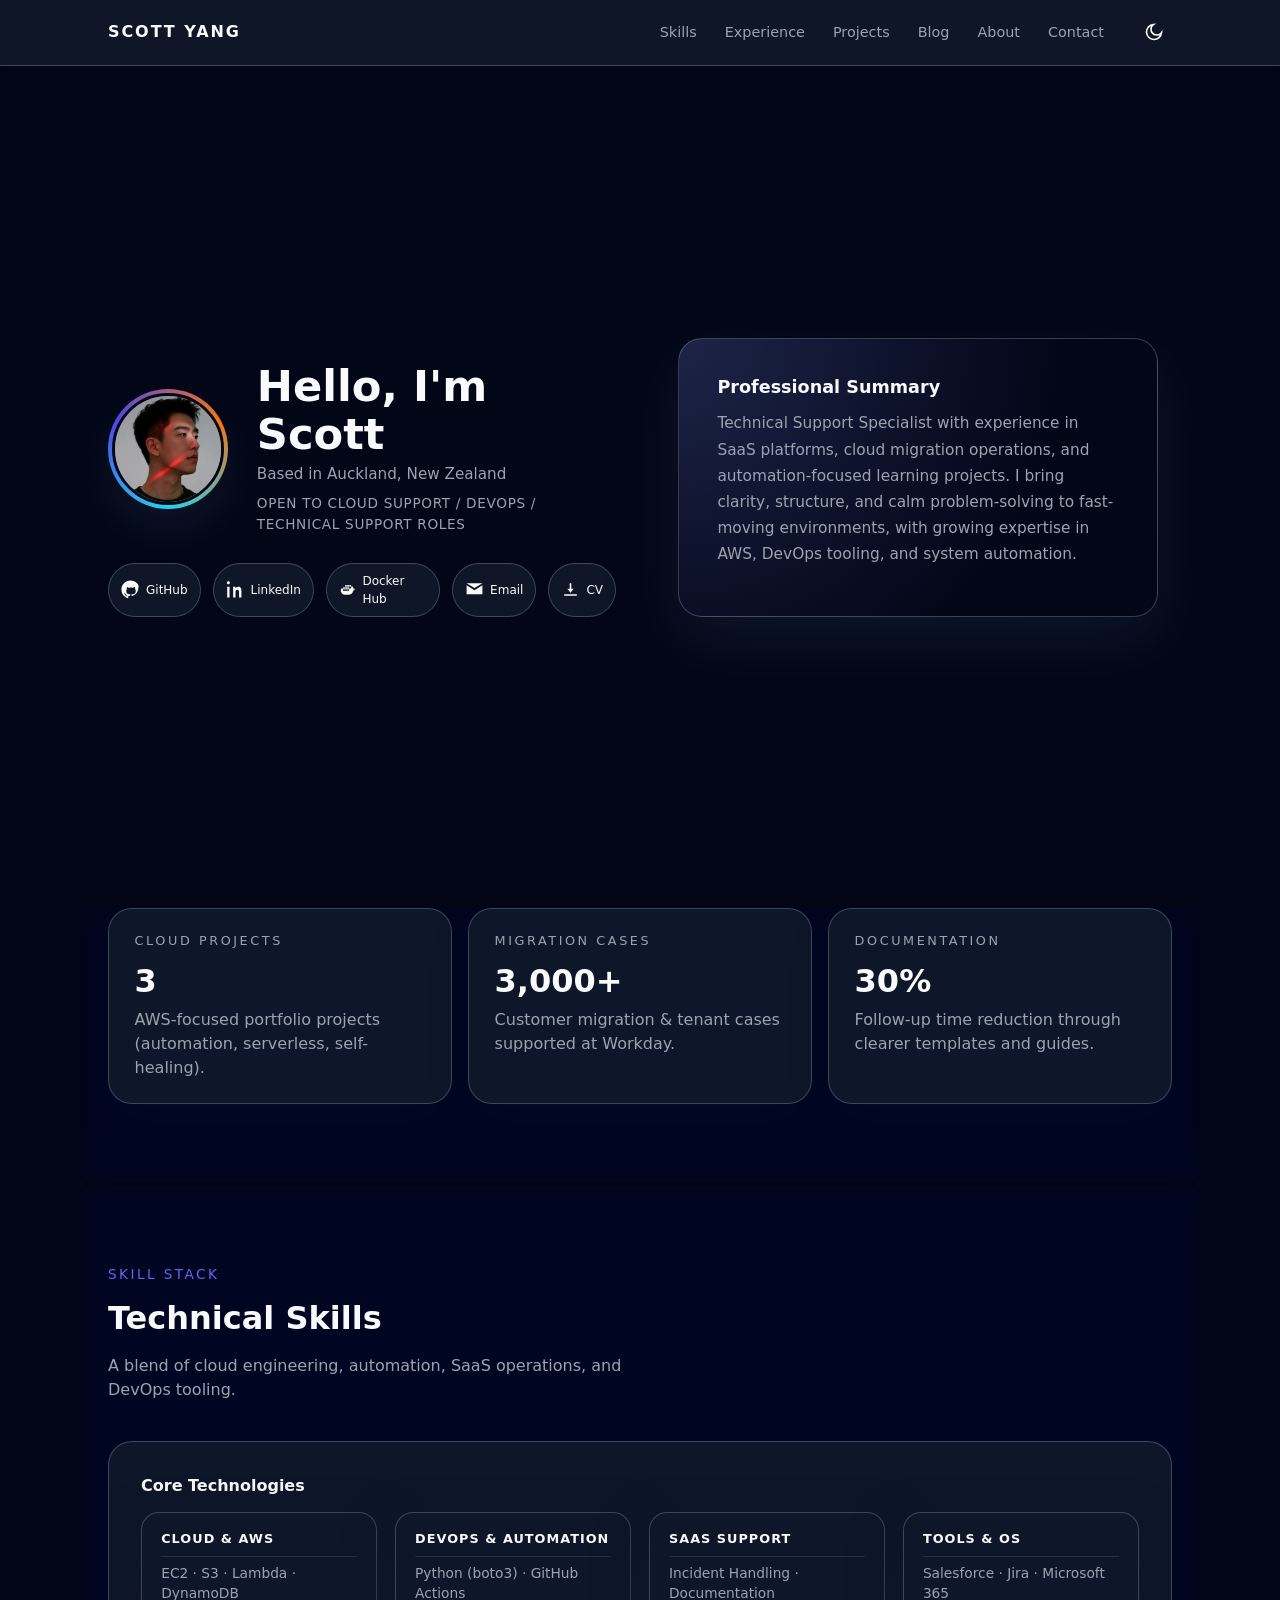
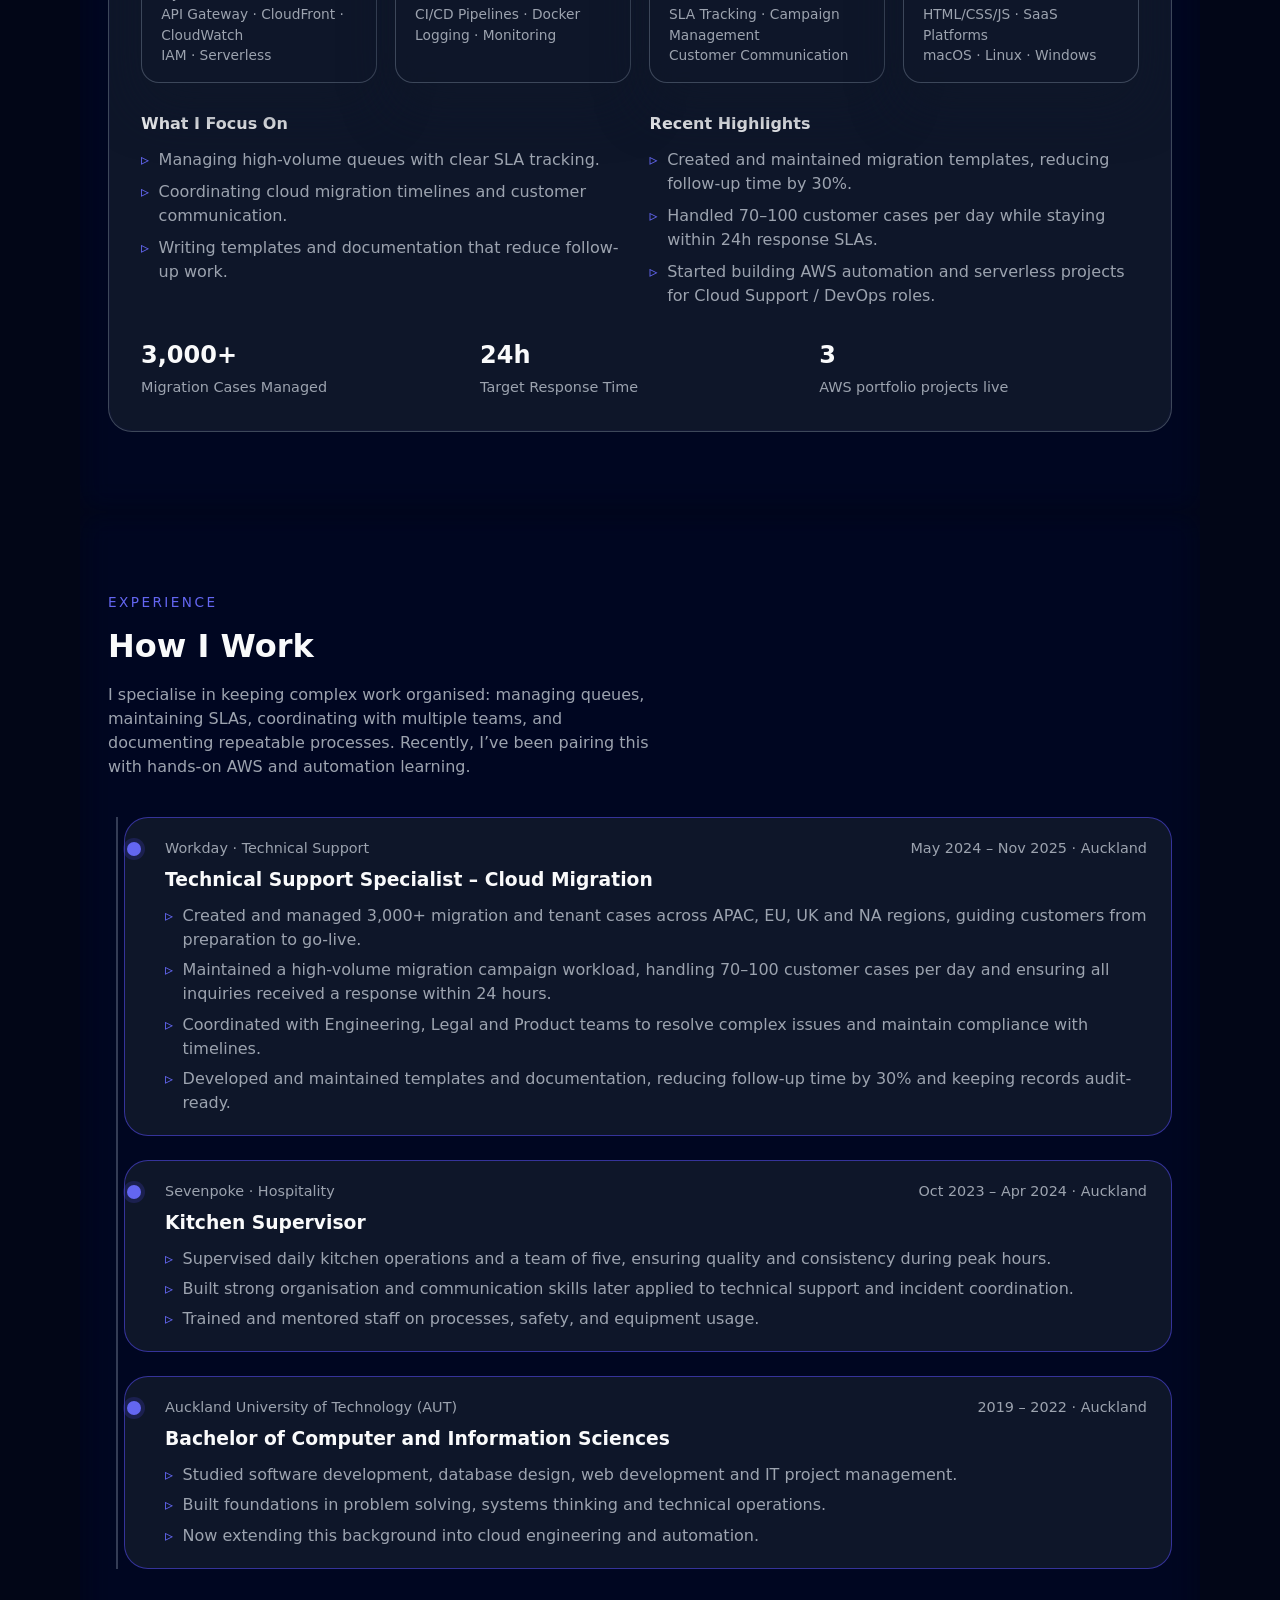
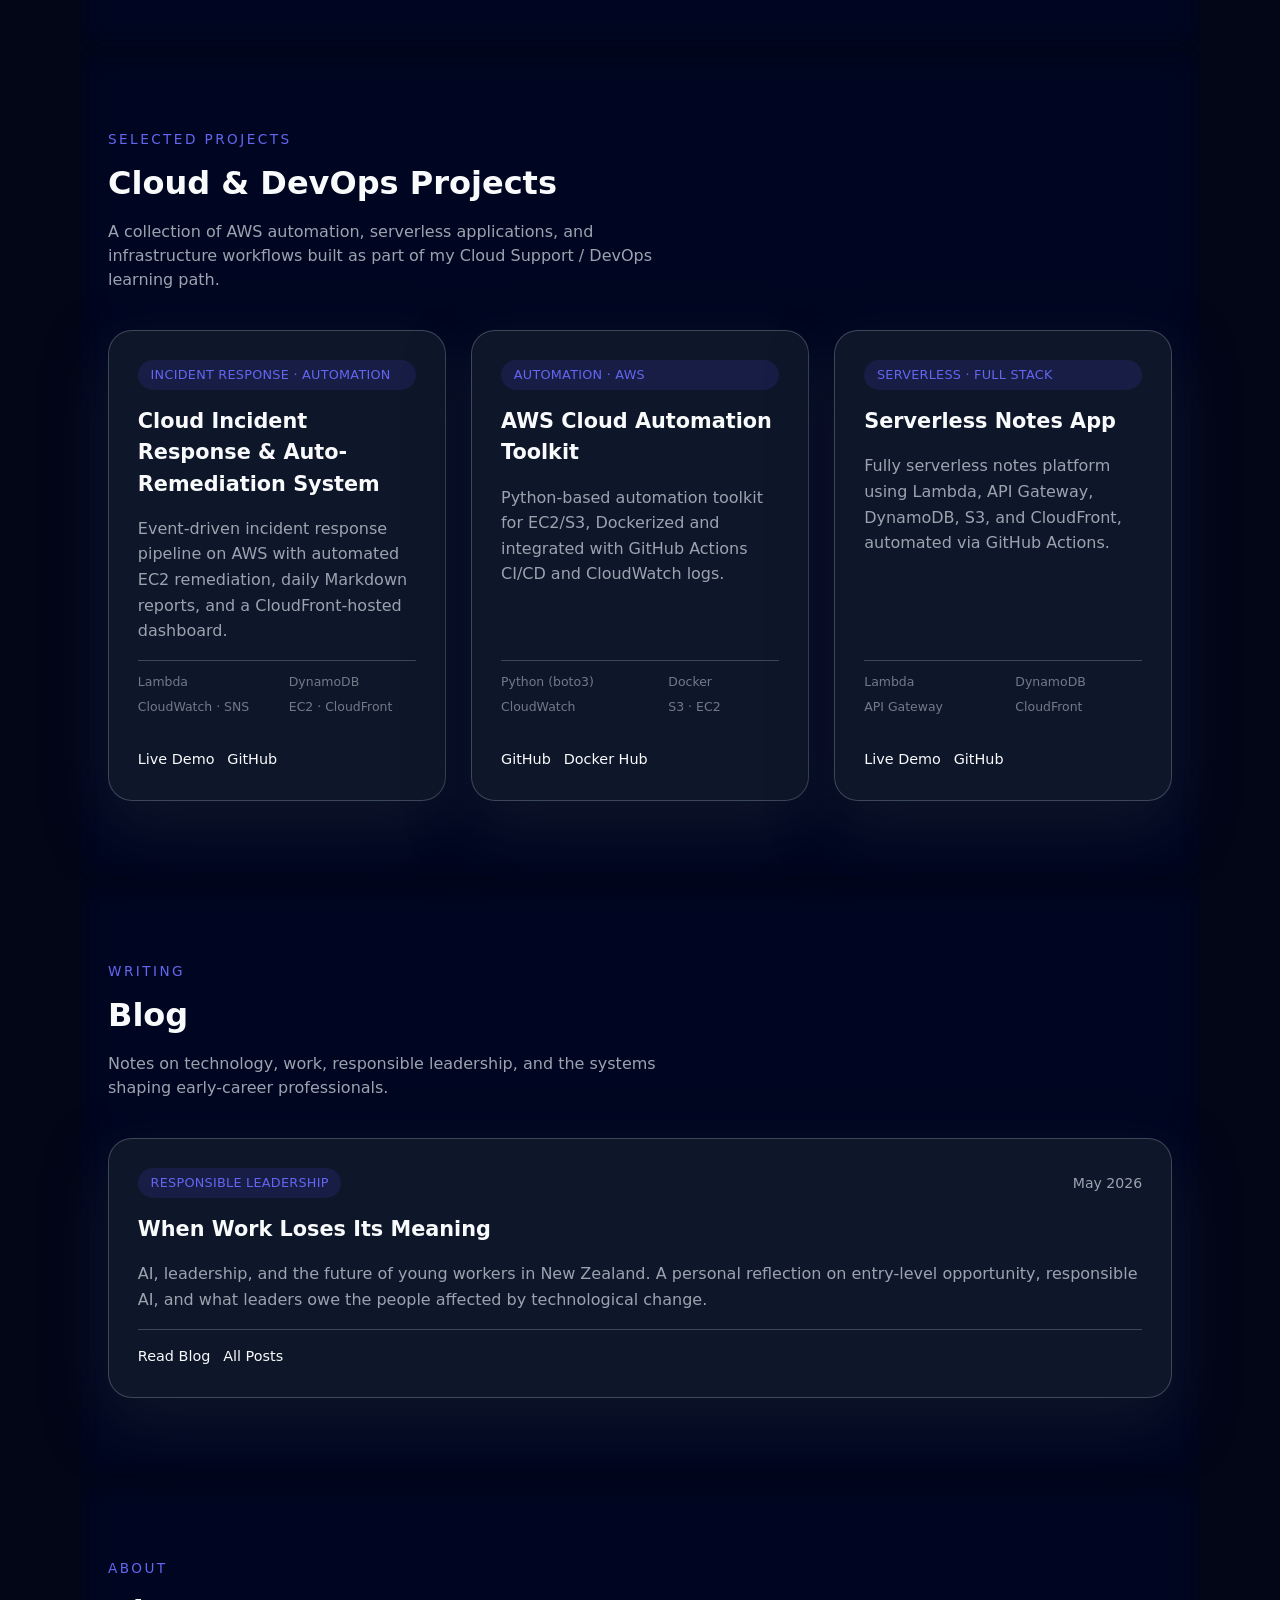
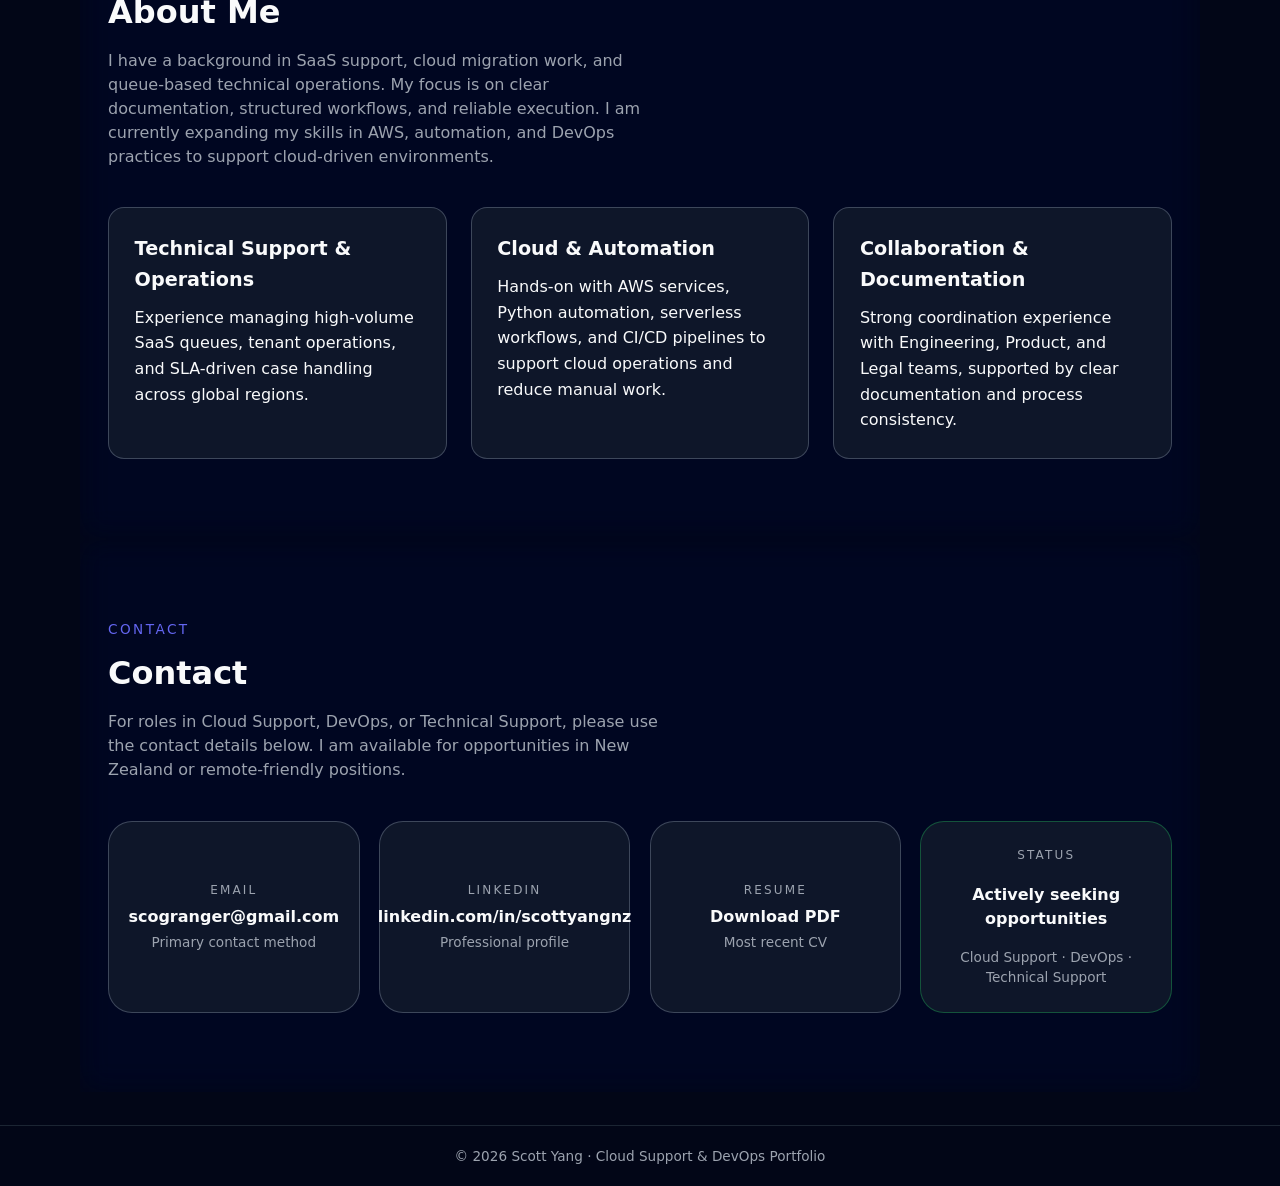
==== commit a9c4eb96: "Add blog section and first post" ====
--- a/index.html
+++ b/index.html
@@ -30,6 +30,7 @@
             <li><a href="#skills">Skills</a></li>
             <li><a href="#experience">Experience</a></li>
             <li><a href="#projects">Projects</a></li>
+            <li><a href="#blog">Blog</a></li>
             <li><a href="#about">About</a></li>
             <li><a href="#contact">Contact</a></li>
           </ul>
@@ -498,6 +499,38 @@
         </div>
       </section>
 
+      <section id="blog" class="section">
+        <p class="section-subtitle">Writing</p>
+        <h2>Blog</h2>
+        <p class="section-description">
+          Notes on technology, work, responsible leadership, and the systems
+          shaping early-career professionals.
+        </p>
+
+        <div class="blog-grid">
+          <article class="blog-card featured">
+            <div class="blog-card-top">
+              <span class="project-pill">Responsible Leadership</span>
+              <p class="blog-date">May 2026</p>
+            </div>
+            <h3>When Work Loses Its Meaning</h3>
+            <p>
+              AI, leadership, and the future of young workers in New Zealand.
+              A personal reflection on entry-level opportunity, responsible AI,
+              and what leaders owe the people affected by technological change.
+            </p>
+            <div class="blog-actions">
+              <a
+                href="./blog/when-work-loses-meaning.html"
+                class="btn-text"
+                >Read Blog</a
+              >
+              <a href="./blog/" class="btn-text">All Posts</a>
+            </div>
+          </article>
+        </div>
+      </section>
+
       <section id="about" class="section">
         <p class="section-subtitle">About</p>
         <h2>About Me</h2>
--- a/assets/style.css
+++ b/assets/style.css
@@ -54,9 +54,11 @@
 .section,
 .hero-card,
 .project-card,
+.blog-card,
 .about-card,
 .impact-card,
-.contact-card {
+.contact-card,
+.article-panel {
   backdrop-filter: saturate(160%) blur(14px);
   -webkit-backdrop-filter: saturate(160%) blur(14px);
 }
@@ -700,7 +702,8 @@
   gap: 1.6rem;
 }
 
-.project-card {
+.project-card,
+.blog-card {
   background: var(--bg-card);
   border: 1px solid var(--border-subtle);
   border-radius: var(--radius-xl);
@@ -713,7 +716,8 @@
   transition: transform 0.3s ease, border-color 0.3s ease, box-shadow 0.3s ease;
 }
 
-.project-card:hover {
+.project-card:hover,
+.blog-card:hover {
   transform: translateY(-4px);
   box-shadow: 0 18px 40px rgba(15, 23, 42, 0.16);
   border-color: rgba(79, 70, 229, 0.4);
@@ -731,16 +735,19 @@
   background: rgba(79, 70, 229, 0.15);
 }
 
-.project-card h3 {
+.project-card h3,
+.blog-card h3 {
   font-size: 1.3rem;
 }
 
-.project-card p {
+.project-card p,
+.blog-card p {
   color: var(--text-muted);
   line-height: 1.6;
 }
 
-.project-card:hover {
+.project-card:hover,
+.blog-card:hover {
   border-color: rgba(99, 102, 241, 0.55);
   transform: translateY(-6px);
   box-shadow: 0 25px 60px rgba(5, 8, 22, 0.65);
@@ -781,6 +788,121 @@
 
 .btn-text:hover {
   border-color: var(--accent);
+}
+
+.blog-grid {
+  display: grid;
+  grid-template-columns: repeat(auto-fit, minmax(280px, 1fr));
+  gap: 1.6rem;
+}
+
+.blog-card.featured {
+  min-height: 220px;
+}
+
+.blog-card-top,
+.blog-actions,
+.article-meta {
+  display: flex;
+  align-items: center;
+  gap: 0.8rem;
+  flex-wrap: wrap;
+}
+
+.blog-card-top {
+  justify-content: space-between;
+}
+
+.blog-date,
+.article-meta {
+  color: var(--text-muted);
+  font-size: 0.88rem;
+}
+
+.blog-actions {
+  border-top: 1px solid var(--border-subtle);
+  margin-top: auto;
+  padding-top: 1rem;
+}
+
+.blog-list-section {
+  min-height: calc(100vh - 190px);
+}
+
+.article-hero {
+  max-width: 860px;
+  margin: 0 auto;
+  padding: 5rem 1.75rem 2rem;
+}
+
+.article-hero h1 {
+  font-size: clamp(2.2rem, 6vw, 4.1rem);
+  line-height: 1.05;
+  margin: 0.9rem 0 1rem;
+}
+
+.article-subtitle {
+  color: var(--text-muted);
+  font-size: 1.15rem;
+  line-height: 1.7;
+  max-width: 720px;
+}
+
+.article-shell {
+  max-width: 860px;
+  margin: 0 auto;
+  padding: 0 1.75rem 4rem;
+}
+
+.article-panel {
+  background: var(--bg-card);
+  border: 1px solid var(--border-subtle);
+  border-radius: var(--radius-xl);
+  box-shadow: var(--shadow-soft);
+  padding: clamp(1.4rem, 4vw, 3rem);
+}
+
+.article-content {
+  display: grid;
+  gap: 1.1rem;
+}
+
+.article-content h2 {
+  font-size: 1.55rem;
+  margin-top: 1.4rem;
+}
+
+.article-content p {
+  color: var(--text-muted);
+  font-size: 1.02rem;
+  line-height: 1.85;
+}
+
+.article-content a {
+  color: var(--text-main);
+  border-bottom: 1px solid rgba(99, 102, 241, 0.65);
+}
+
+.article-content a:hover {
+  color: var(--accent);
+  text-decoration: none;
+}
+
+.article-lede {
+  color: var(--text-main) !important;
+  font-size: 1.12rem !important;
+}
+
+.article-divider {
+  height: 1px;
+  background: var(--border-subtle);
+  margin: 0.8rem 0;
+}
+
+.references p {
+  font-size: 0.92rem;
+  line-height: 1.65;
+  overflow-wrap: anywhere;
 }
 
 .about-grid {
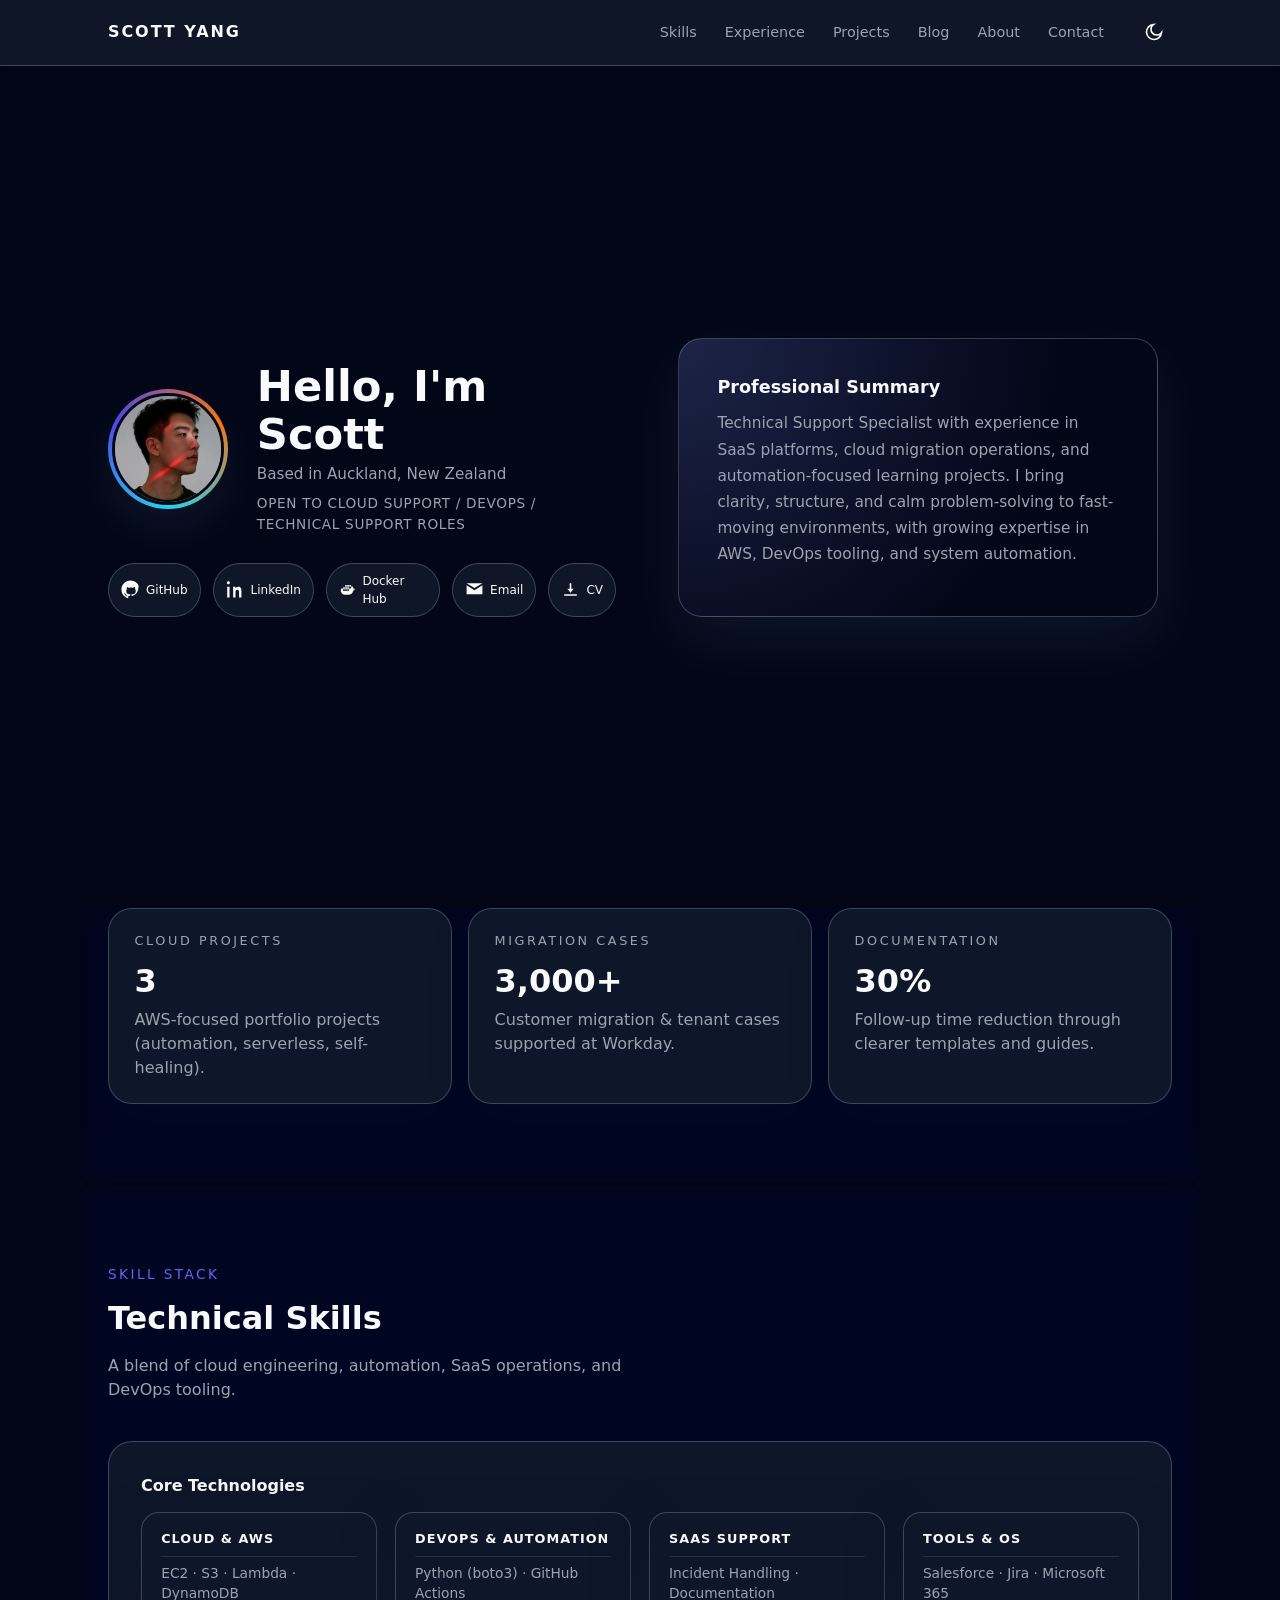
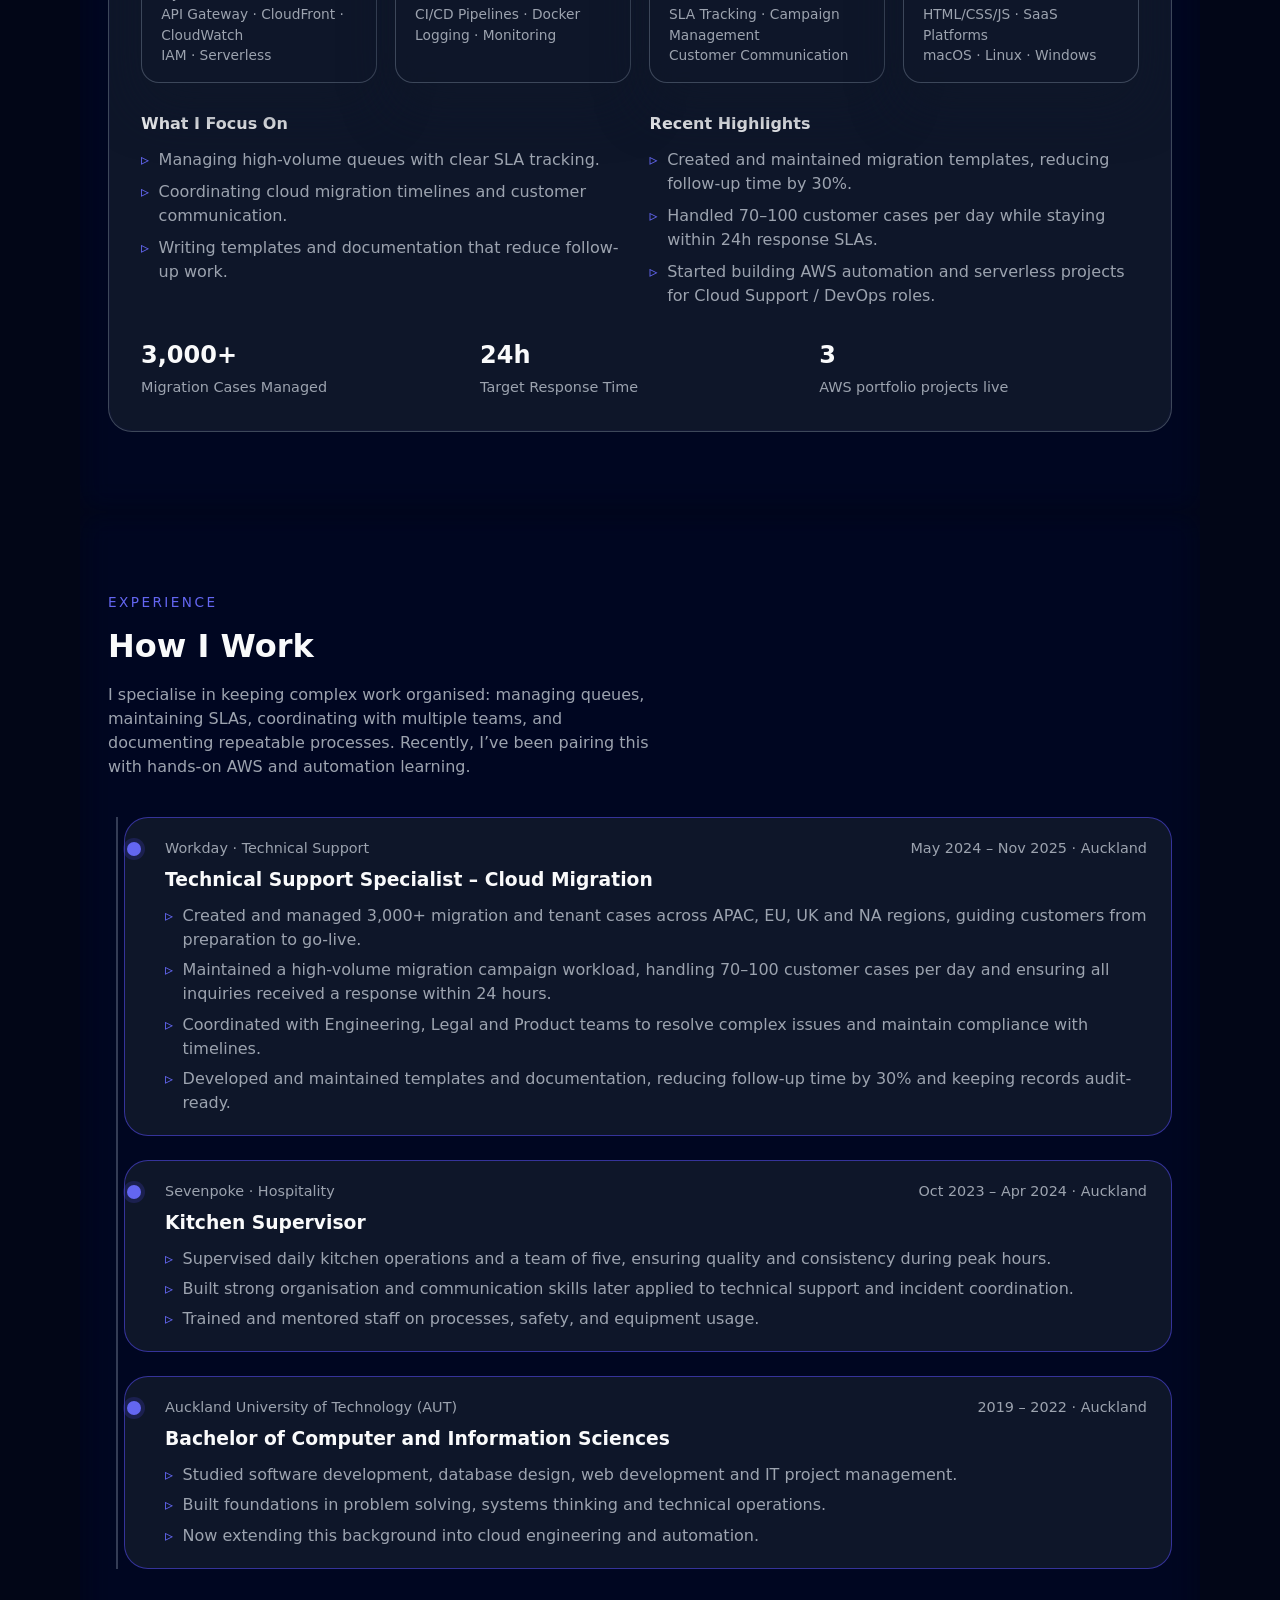
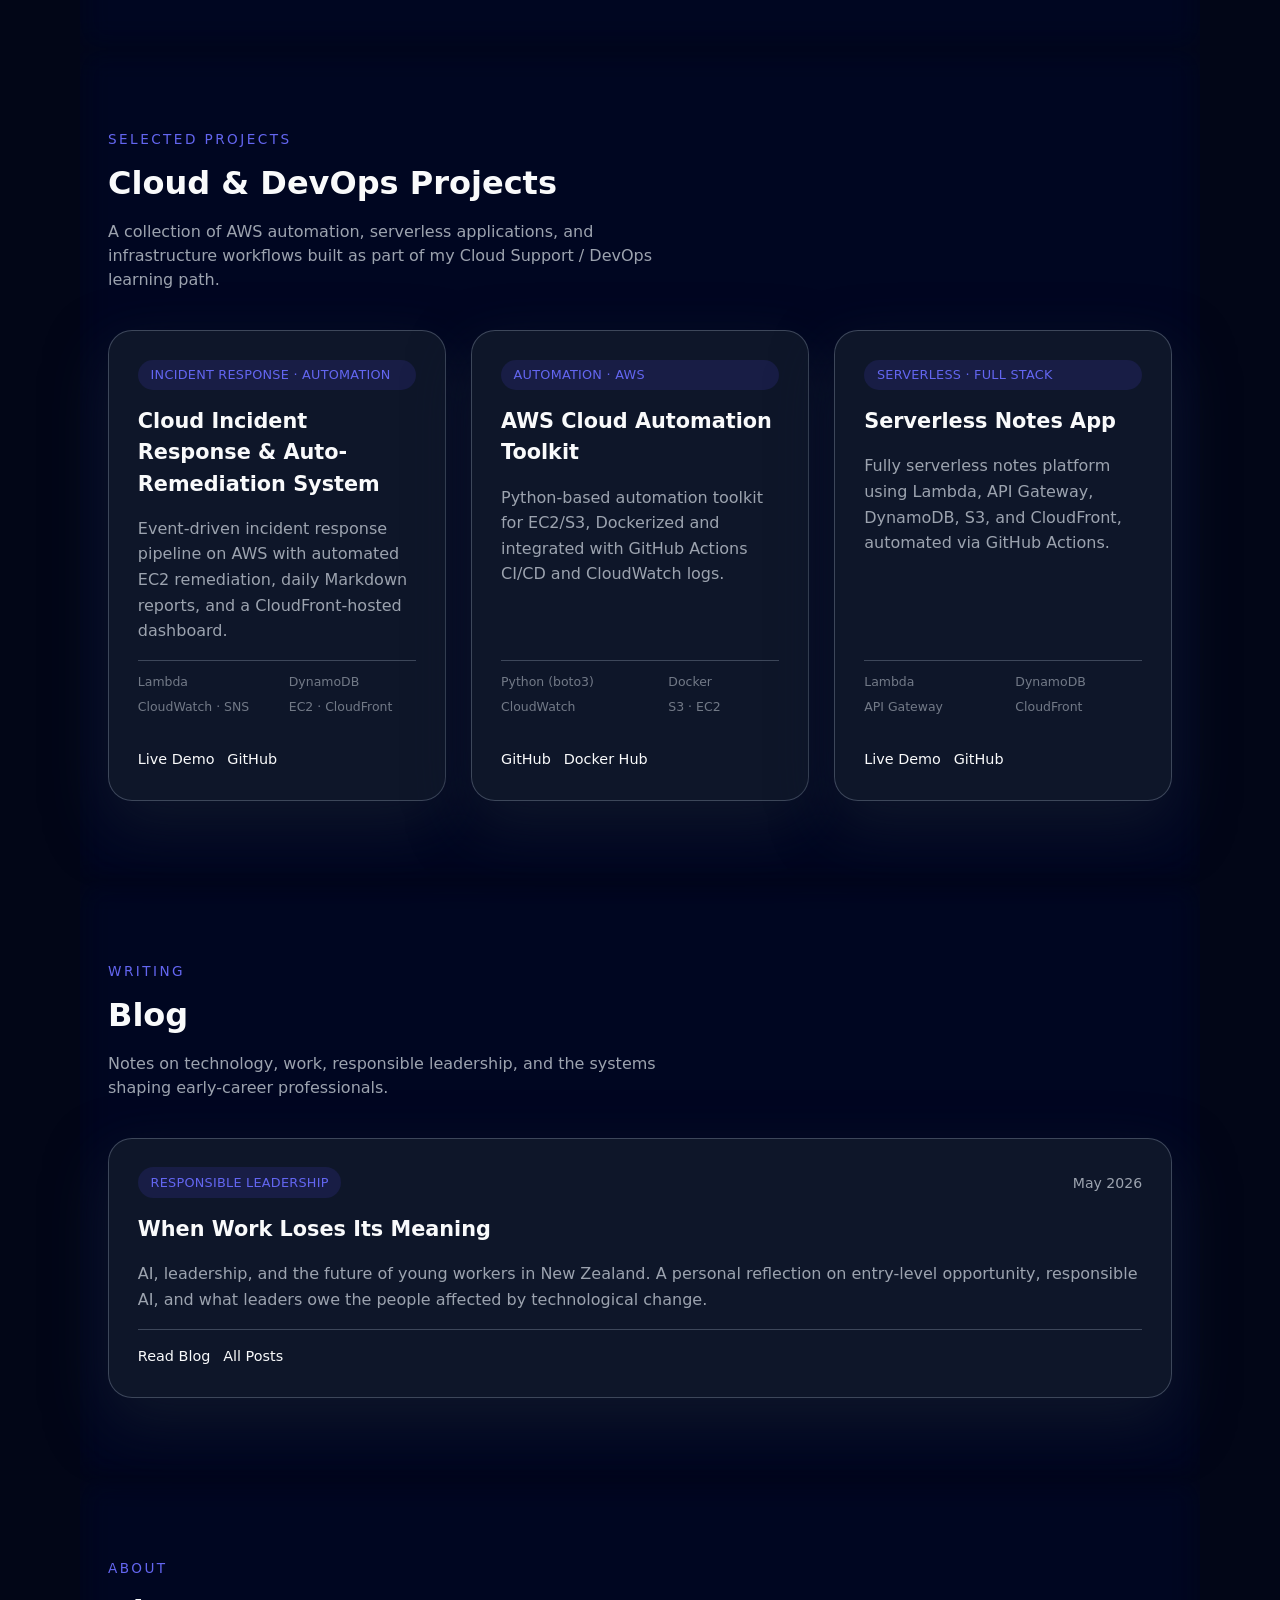
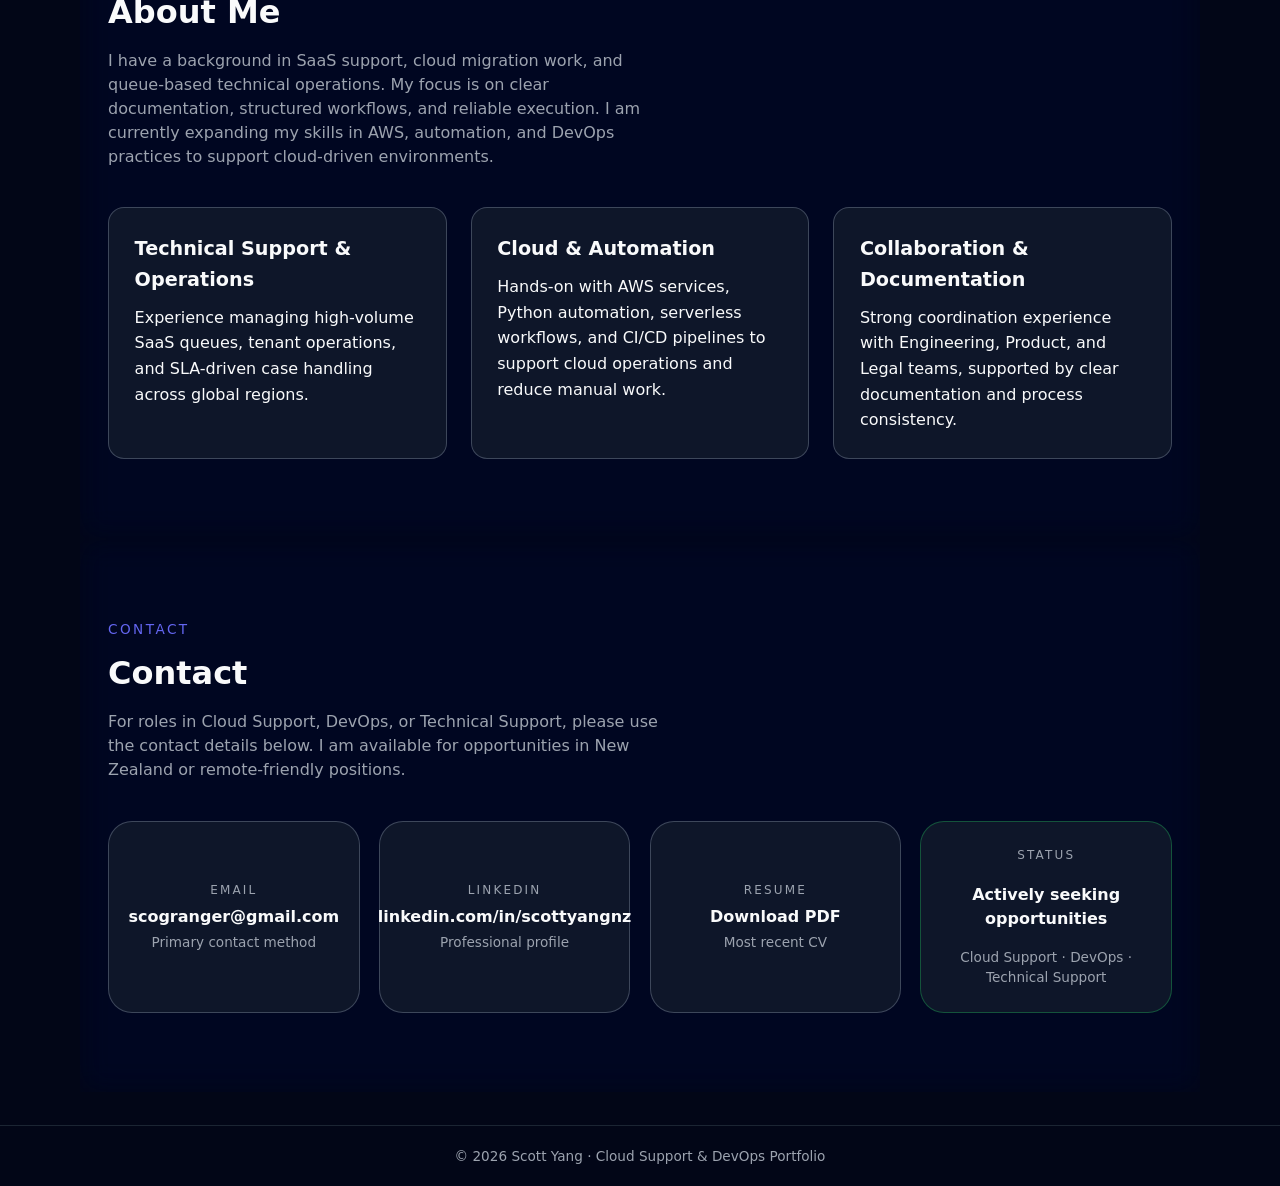
==== commit 7fb9ee22: "Improve blog print layout" ====
--- a/index.html
+++ b/index.html
@@ -8,7 +8,7 @@
       name="description"
       content="Scott Yang · Cloud Support / DevOps Engineer"
     />
-    <link rel="stylesheet" href="assets/style.css" />
+    <link rel="stylesheet" href="assets/style.css?v=20260531-print3" />
   </head>
   <body>
     <header class="site-header">
@@ -627,6 +627,6 @@
       © <span id="year"></span> Scott Yang · Cloud Support & DevOps Portfolio
     </footer>
 
-    <script src="assets/main.js"></script>
+    <script src="assets/main.js?v=20260531"></script>
   </body>
 </html>
--- a/assets/style.css
+++ b/assets/style.css
@@ -130,6 +130,12 @@
   border-bottom: 1px solid var(--border-subtle);
   backdrop-filter: blur(18px);
   box-shadow: 0 10px 25px rgba(15, 23, 42, 0.12);
+  transform: translateY(0);
+  transition: transform 0.28s ease, box-shadow 0.2s ease;
+}
+
+.site-header.header-hidden {
+  transform: translateY(-100%);
 }
 
 .nav {
@@ -903,6 +909,8 @@
   font-size: 0.92rem;
   line-height: 1.65;
   overflow-wrap: anywhere;
+  padding-left: 1.6rem;
+  text-indent: -1.6rem;
 }
 
 .about-grid {
@@ -1218,3 +1226,52 @@
   outline: none !important;
   box-shadow: none !important;
 }
+
+@media print {
+  body {
+    padding-top: 0;
+  }
+
+  .site-header {
+    position: static;
+    transform: none !important;
+    box-shadow: var(--shadow-soft);
+    margin-bottom: 1.5rem;
+  }
+
+  .nav {
+    max-width: var(--max-width);
+  }
+
+  .nav-right {
+    display: flex;
+  }
+
+  .section,
+  .hero-section,
+  .article-hero,
+  .article-shell {
+    break-inside: auto;
+  }
+
+  .article-hero {
+    padding-top: 0;
+    padding-bottom: 1rem;
+  }
+
+  .article-hero h1 {
+    margin-bottom: 0.6rem;
+  }
+
+  .blog-card,
+  .project-card,
+  .about-card,
+  .impact-card,
+  .contact-card {
+    break-inside: avoid;
+  }
+
+  .article-panel {
+    break-inside: auto;
+  }
+}
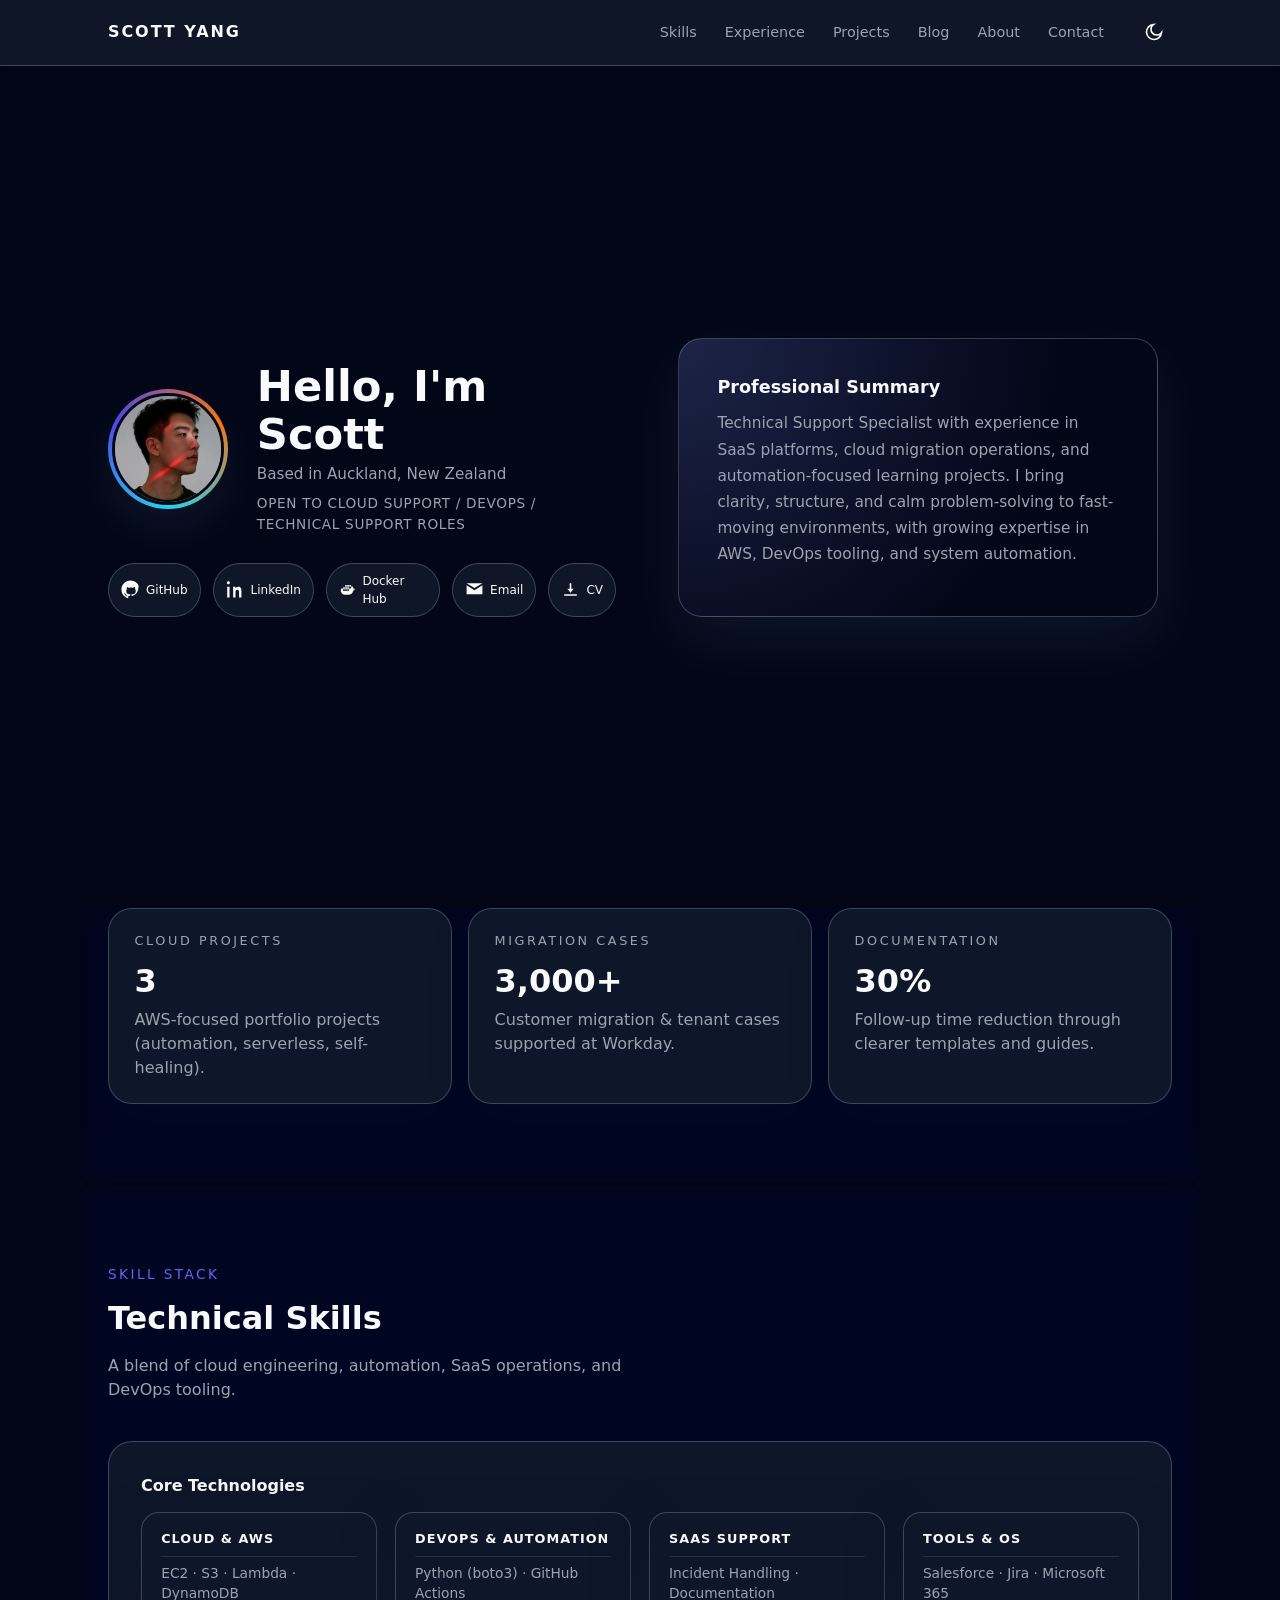
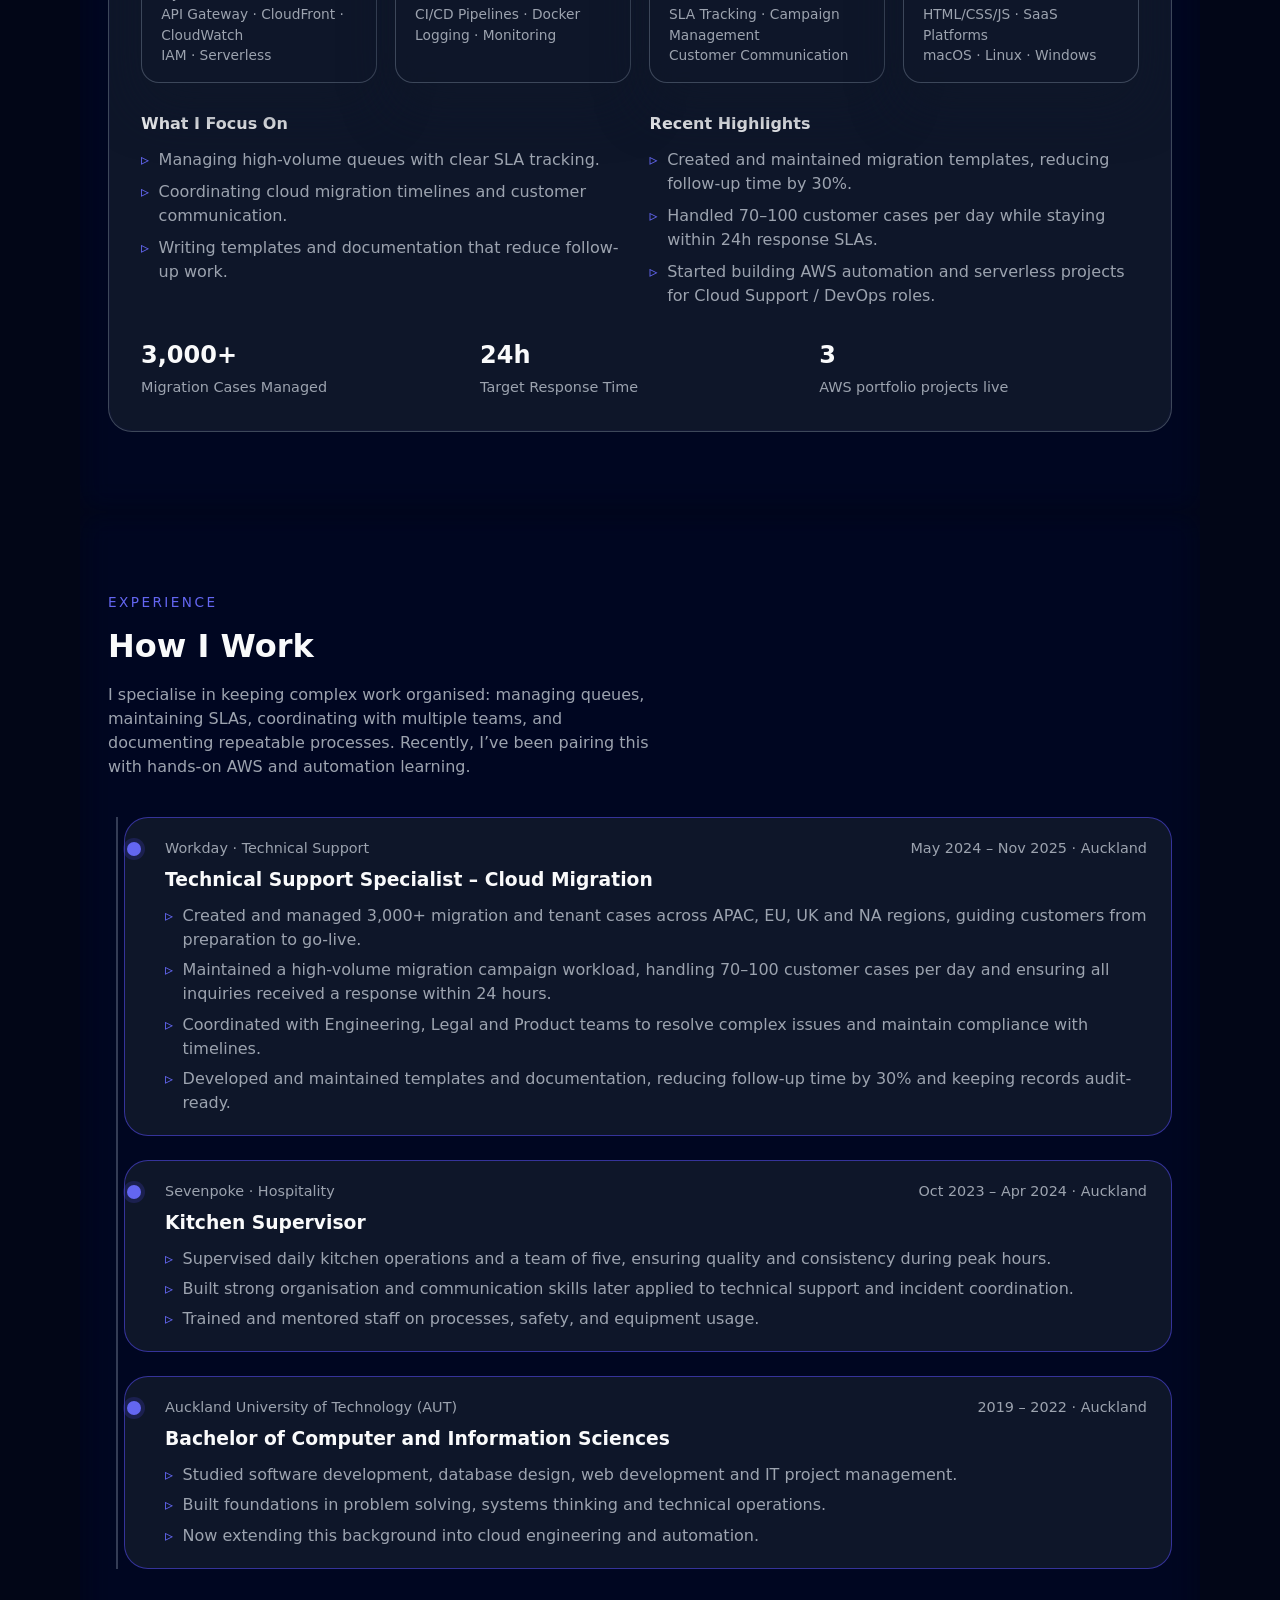
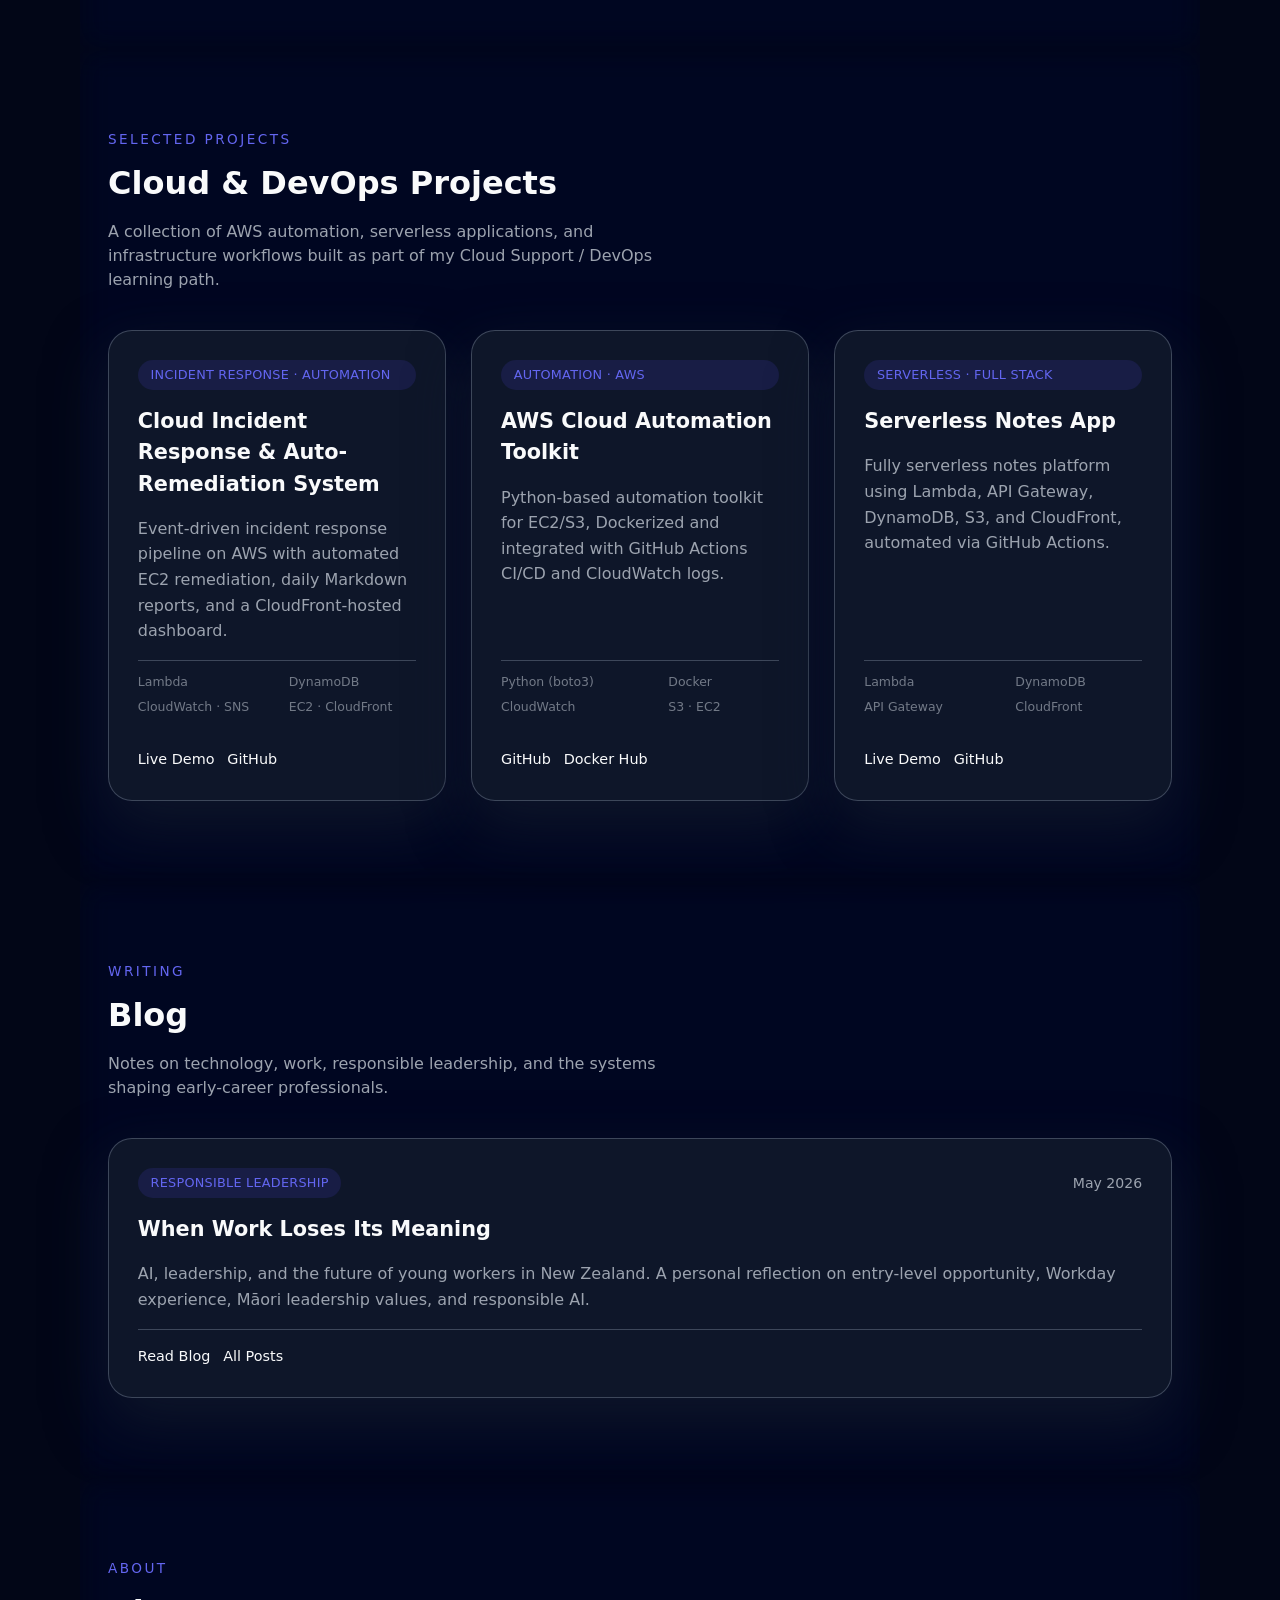
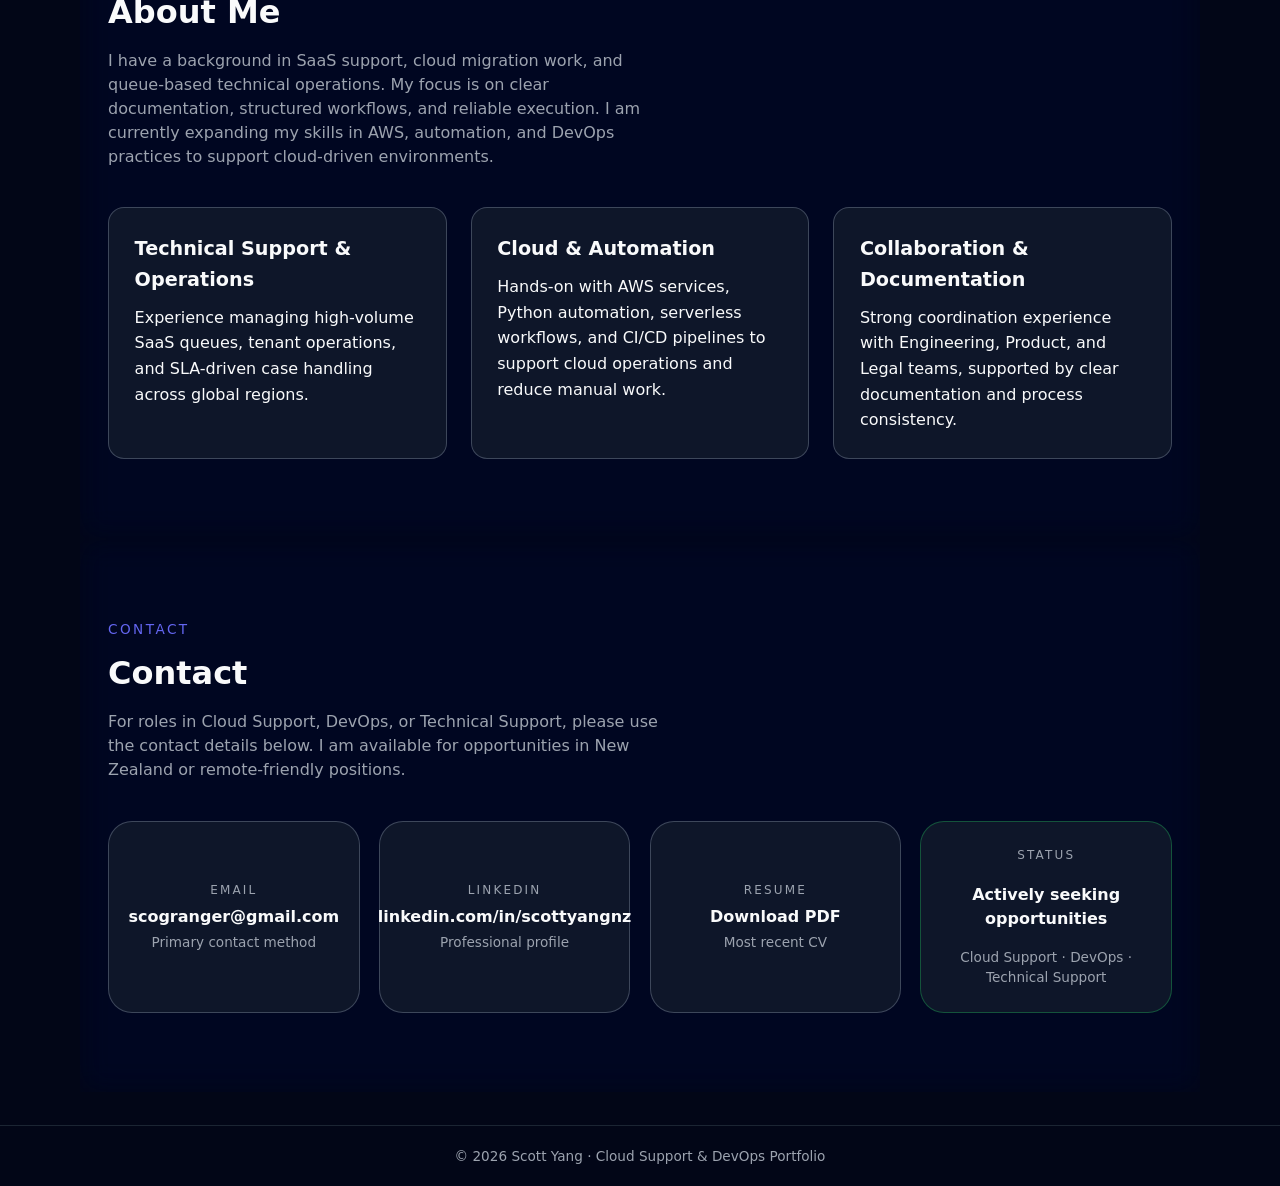
==== commit 3cae2e34: "Update responsible leadership blog post" ====
--- a/index.html
+++ b/index.html
@@ -516,8 +516,8 @@
             <h3>When Work Loses Its Meaning</h3>
             <p>
               AI, leadership, and the future of young workers in New Zealand.
-              A personal reflection on entry-level opportunity, responsible AI,
-              and what leaders owe the people affected by technological change.
+              A personal reflection on entry-level opportunity, Workday
+              experience, Māori leadership values, and responsible AI.
             </p>
             <div class="blog-actions">
               <a
